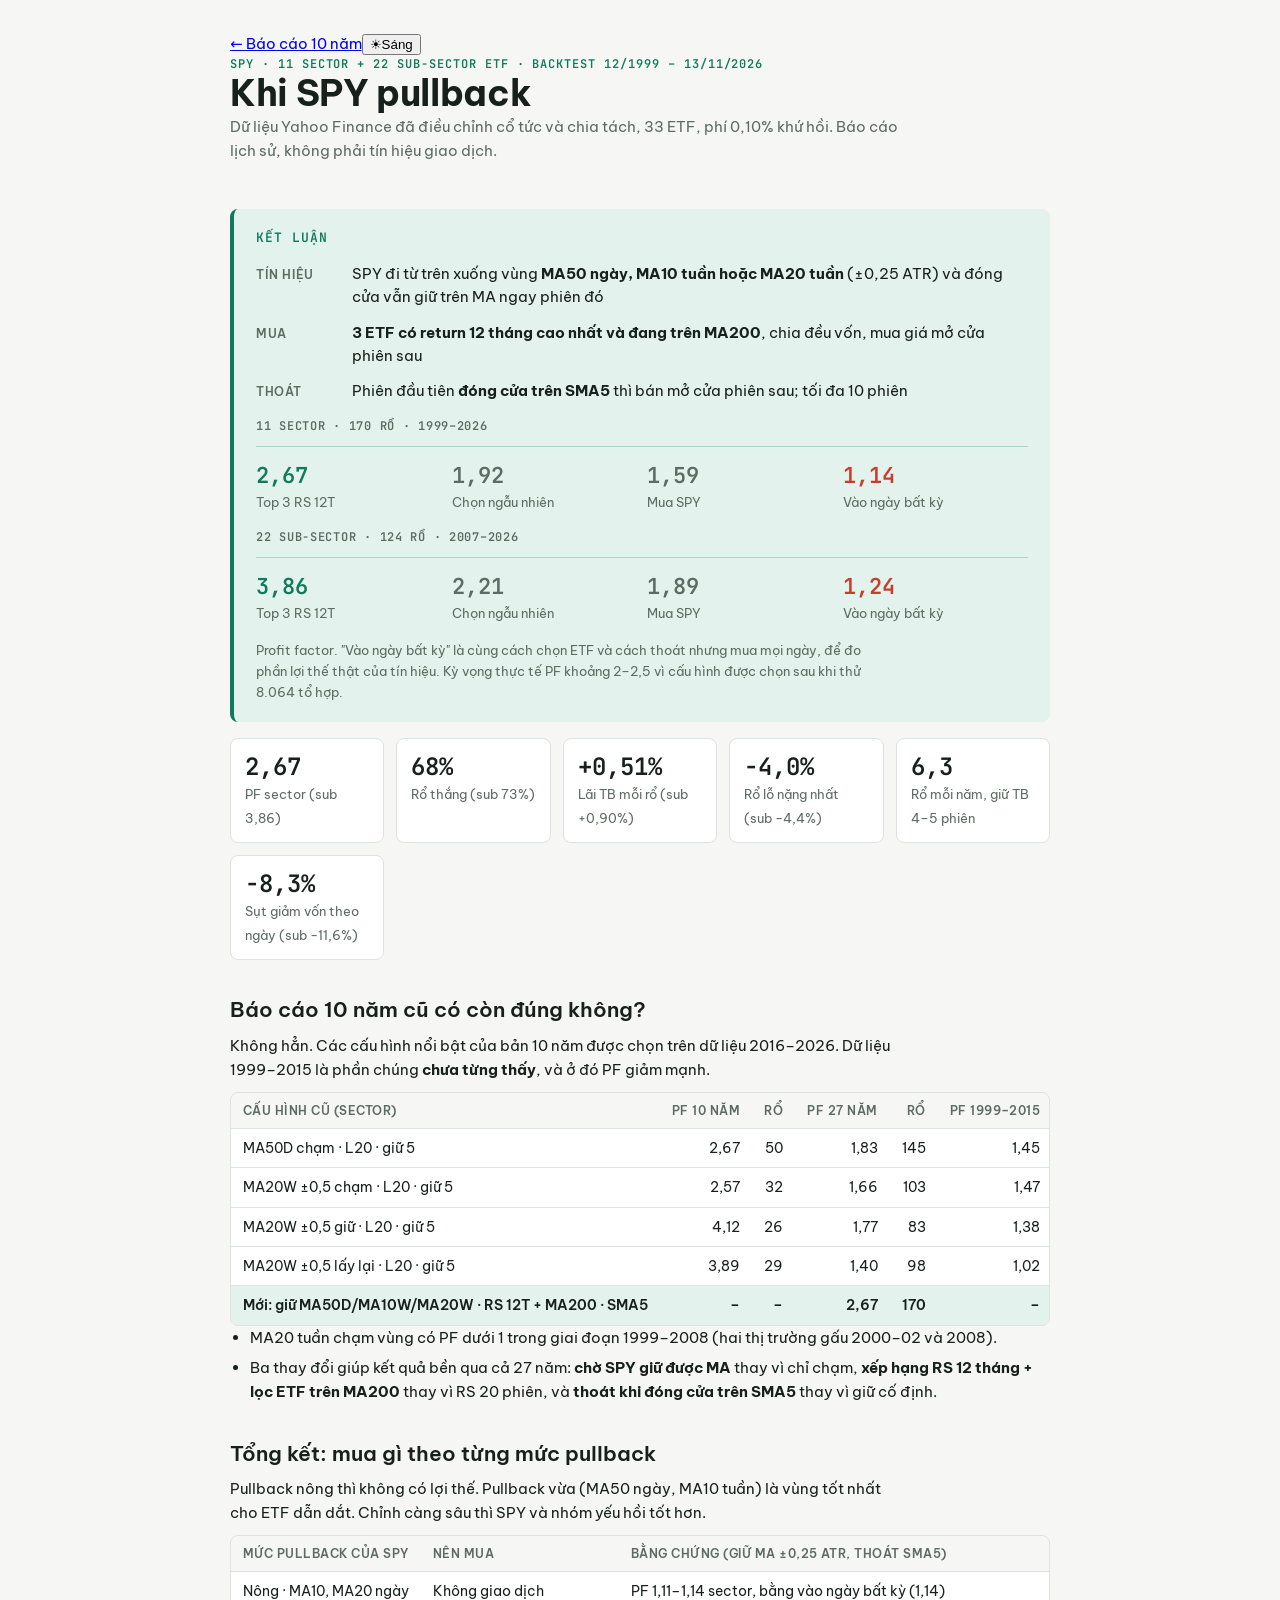
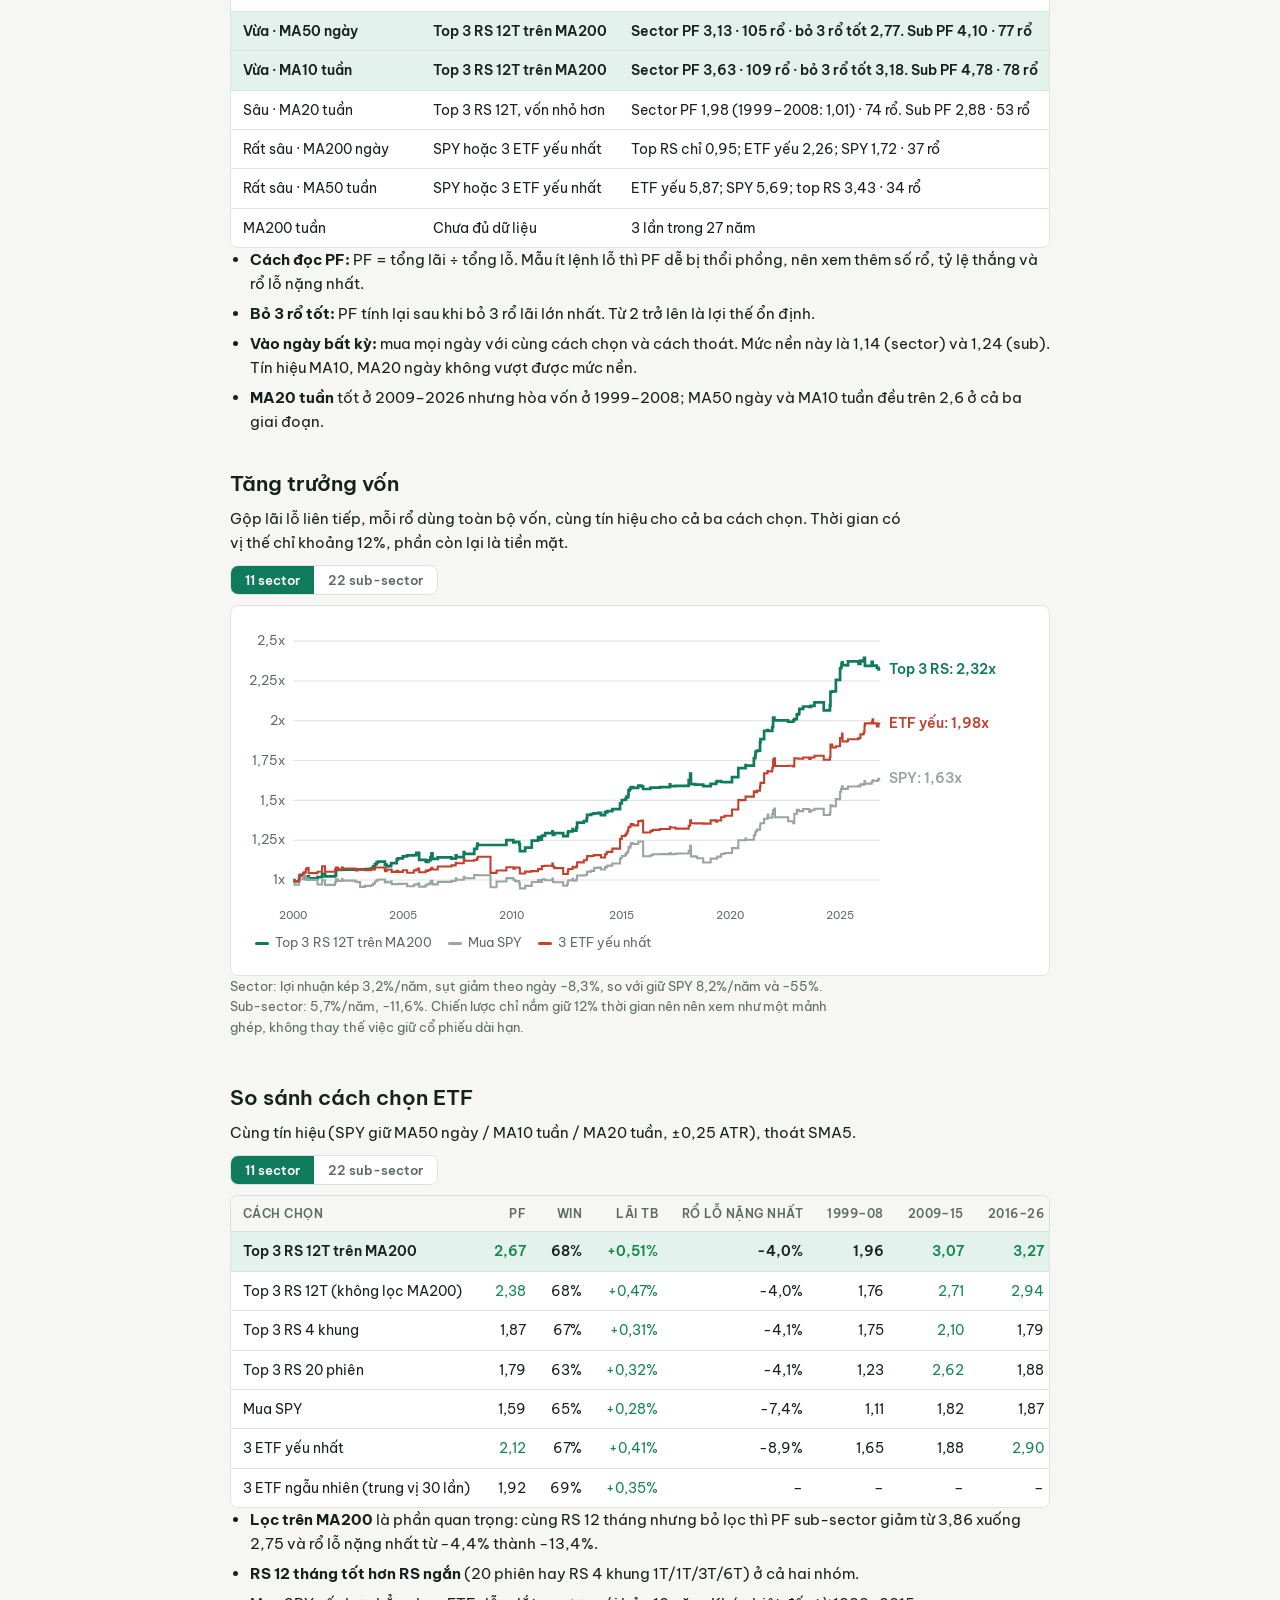
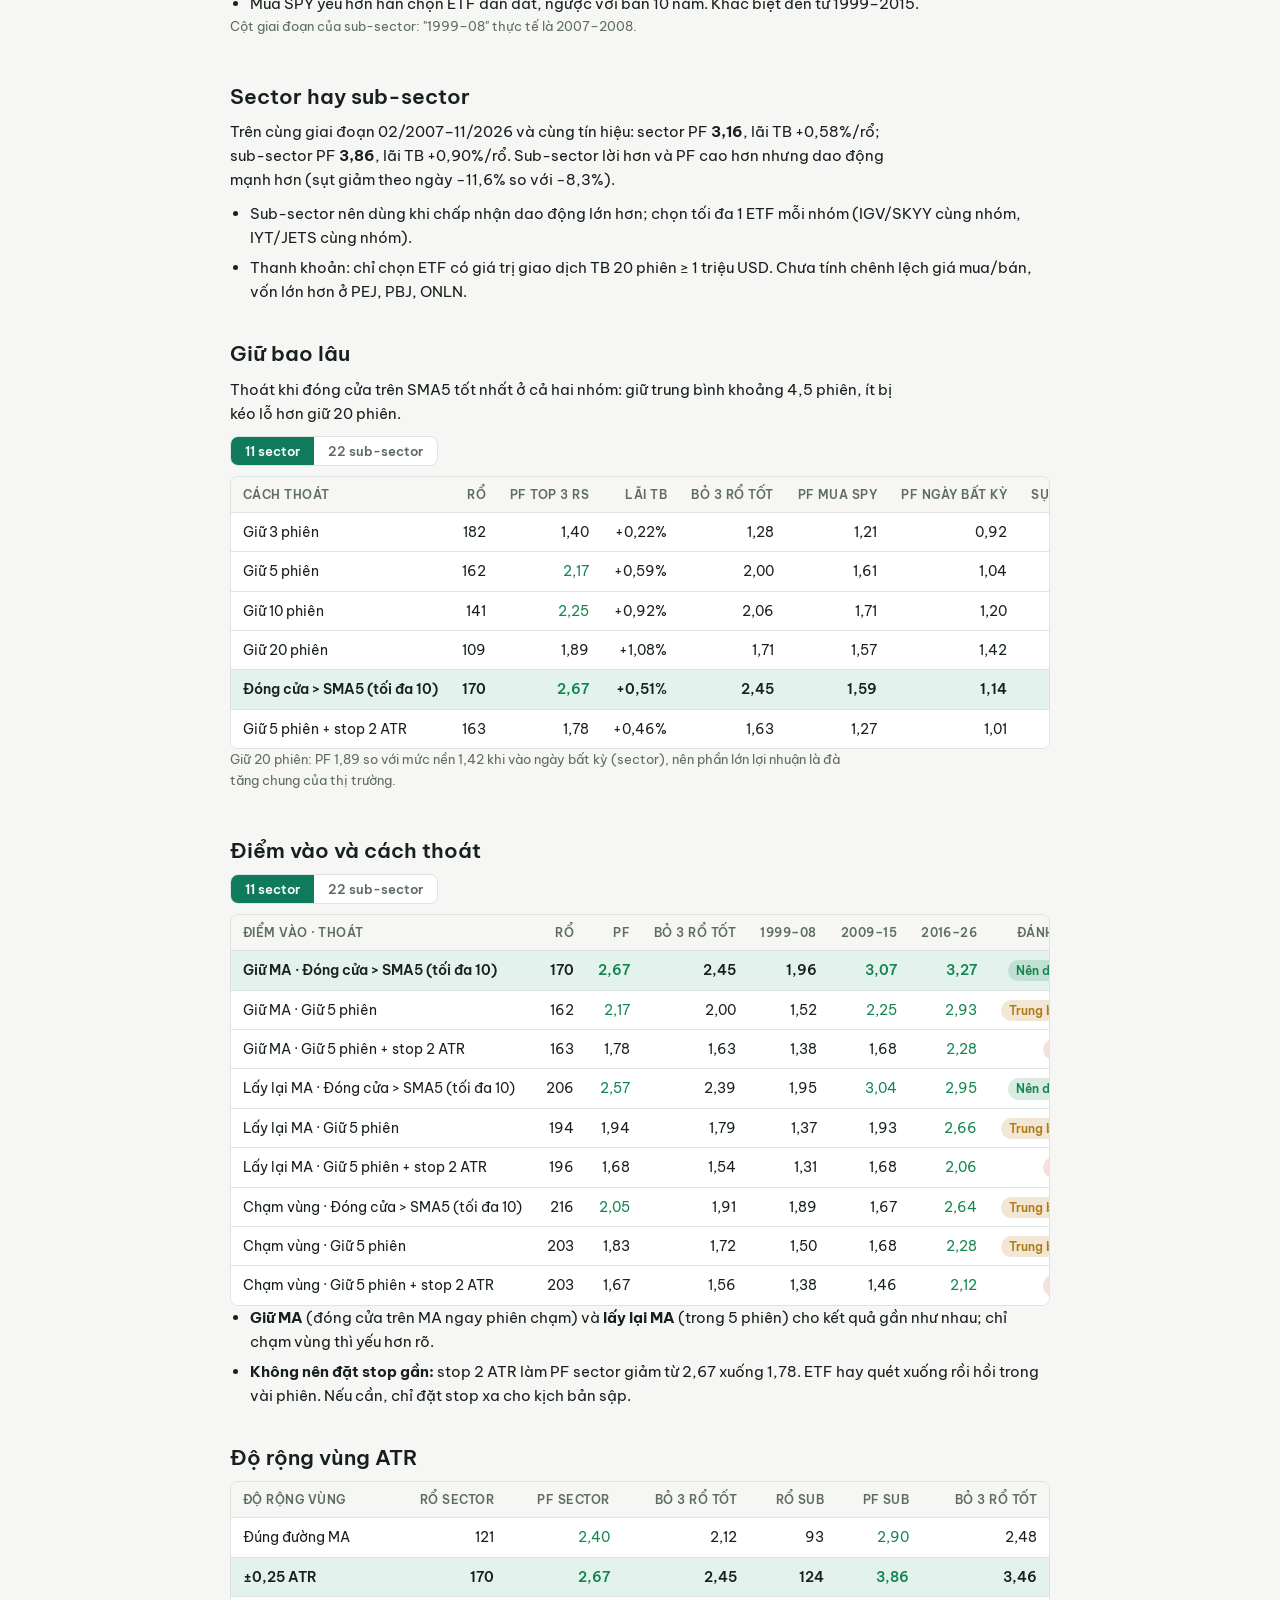
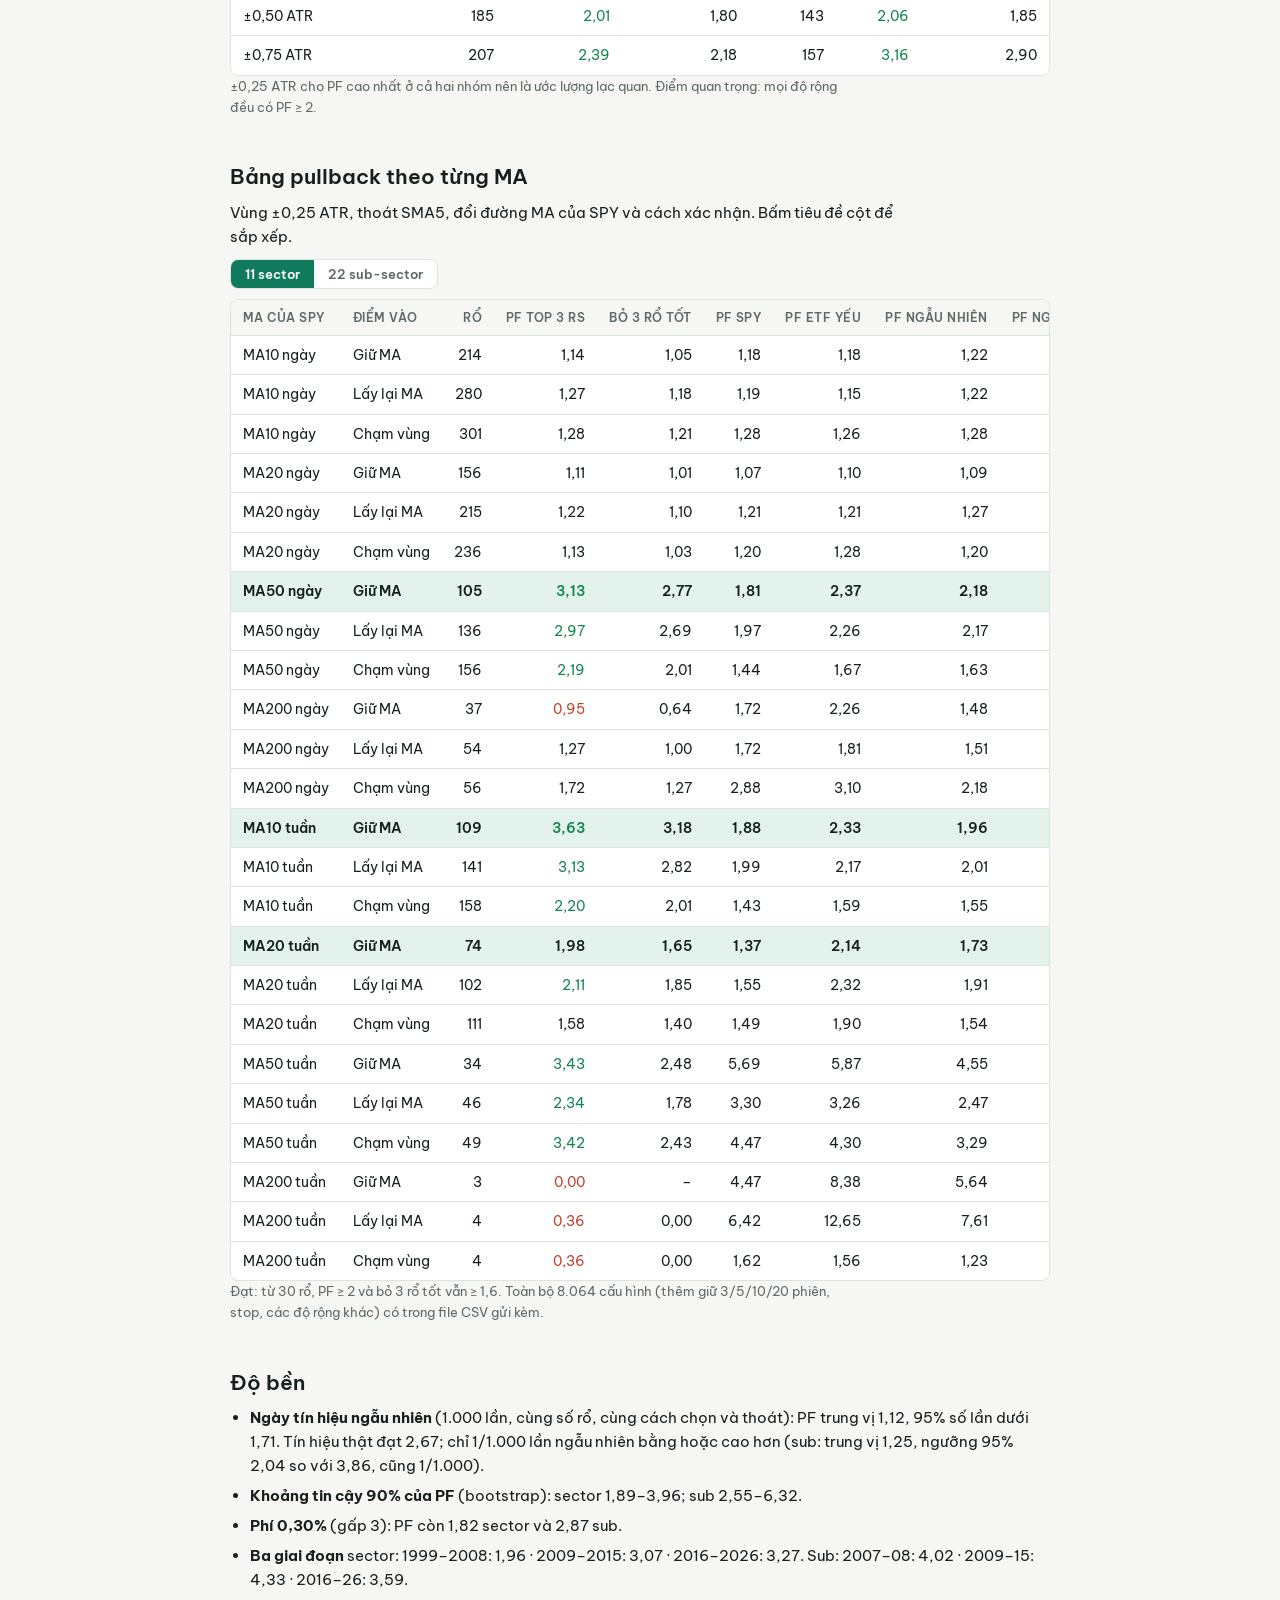
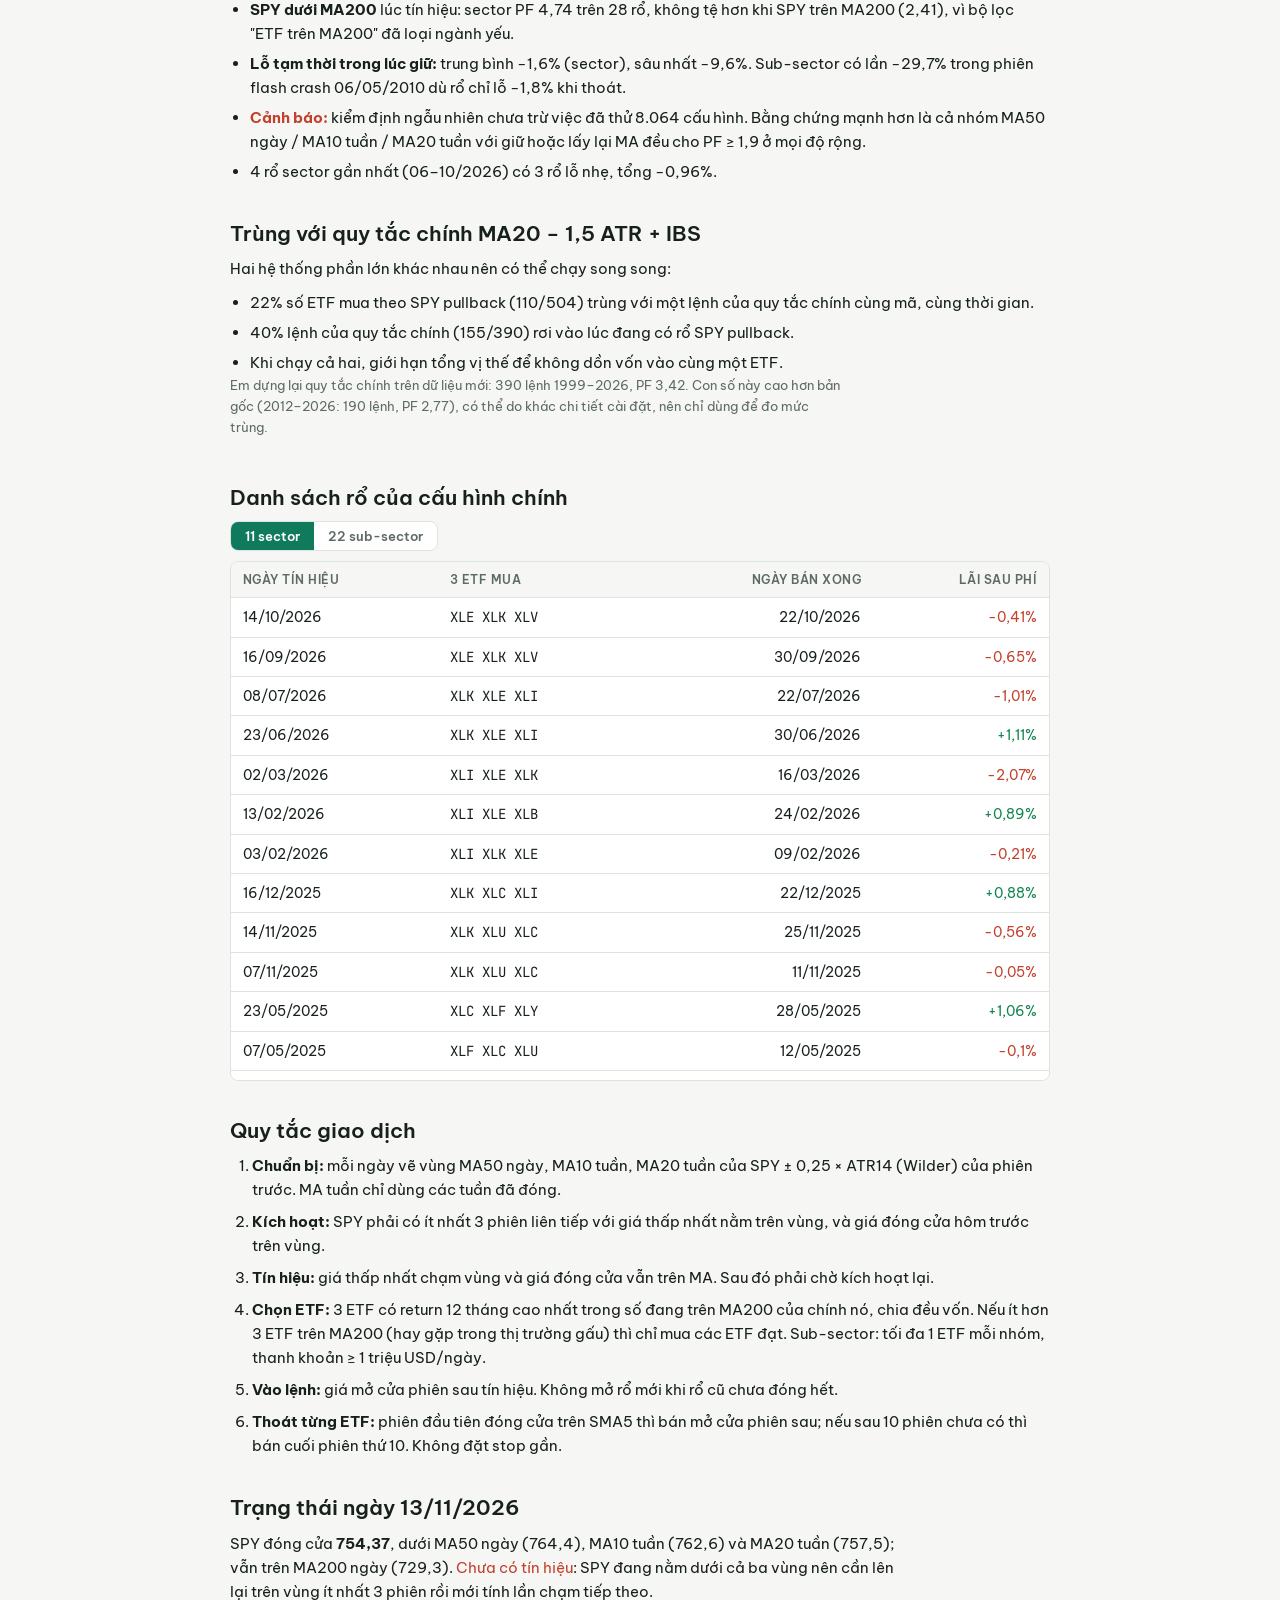
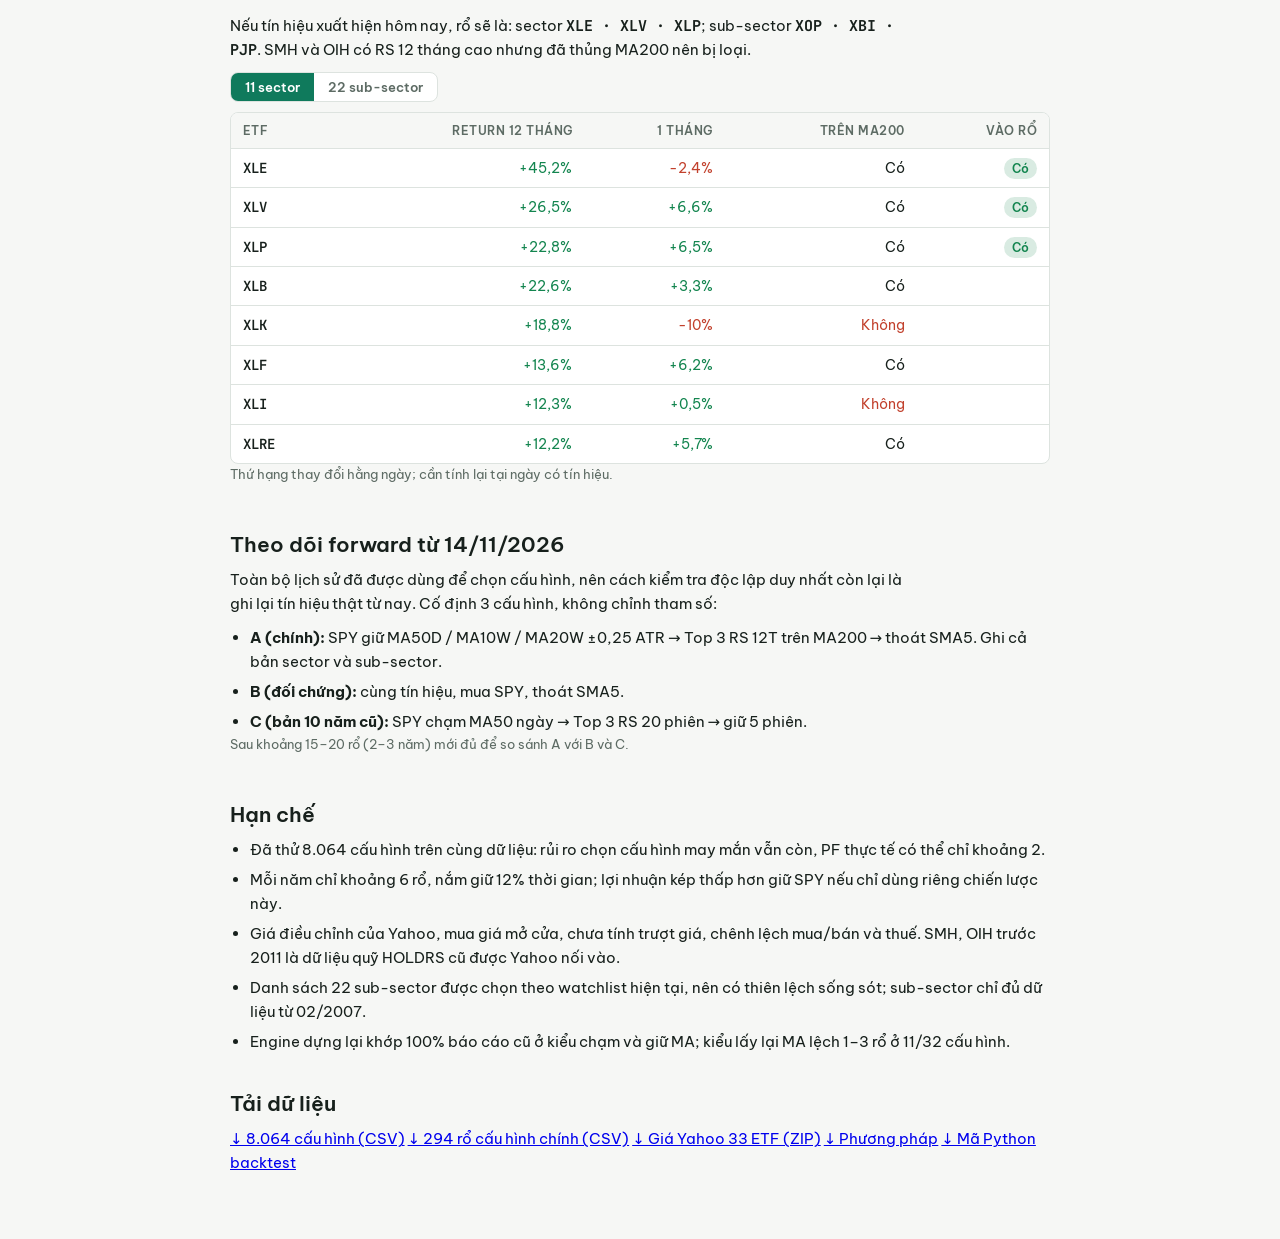
==== spy-pullback/index.html @ 8a45d656 "Add 1999–2026 SPY pullback report (11 sector + 22 sub-sector) with light/dark toggle Yahoo adjusted " ====
<!DOCTYPE html>
<html lang="vi"><head><meta charset="utf-8"><meta name="viewport" content="width=device-width,initial-scale=1,viewport-fit=cover">
<title>Khi SPY pullback</title>
<link rel="stylesheet" href="https://fonts.googleapis.com/css2?family=Be+Vietnam+Pro:wght@400;500;600;700&family=JetBrains+Mono:wght@400;600&display=swap">
<style>
:root{--bg:#f6f7f5;--panel:#ffffff;--fg:#17201c;--muted:#5d6b64;--line:#dde3df;--accent:#0f7a5c;--accent-soft:#e3f2ec;--good:#13854f;--bad:#c2412d;--warn:#b07a12;--grey:#9aa5a0;--blue:#2f6db5;
--display:"Be Vietnam Pro",system-ui,sans-serif;--body:"Be Vietnam Pro",system-ui,sans-serif;--mono:"JetBrains Mono",ui-monospace,monospace;color-scheme:light}
@media (prefers-color-scheme:dark){:root:not([data-theme="light"]){--bg:#101513;--panel:#171e1b;--fg:#e6ece9;--muted:#9aa8a1;--line:#27312d;--accent:#3ccf9b;--accent-soft:#16312a;--good:#4cc786;--bad:#f07a63;--warn:#e0b04a;--grey:#5e6a65;--blue:#7fb0f0;color-scheme:dark}}
:root[data-theme="dark"]{--bg:#101513;--panel:#171e1b;--fg:#e6ece9;--muted:#9aa8a1;--line:#27312d;--accent:#3ccf9b;--accent-soft:#16312a;--good:#4cc786;--bad:#f07a63;--warn:#e0b04a;--grey:#5e6a65;--blue:#7fb0f0;color-scheme:dark}
*{box-sizing:border-box}
body{margin:0;background:var(--bg);color:var(--fg);font:15px/1.6 var(--body);padding-left:max(16px,env(safe-area-inset-left,0px));padding-right:max(16px,env(safe-area-inset-right,0px));padding-top:calc(32px + env(safe-area-inset-top,0px));padding-bottom:calc(64px + env(safe-area-inset-bottom,0px))}
main{max-width:820px;margin:0 auto;display:flex;flex-direction:column;gap:36px}
h1{font:700 clamp(26px,4vw,36px)/1.2 var(--display);margin:0;text-wrap:balance;letter-spacing:-.01em}
h2{font:600 21px/1.3 var(--display);margin:0 0 10px;text-wrap:balance}
h3{font:600 15px/1.3 var(--display);margin:14px 0 8px;color:var(--muted)}
p{margin:0 0 10px;max-width:68ch}
.eyebrow{font:600 12px var(--mono);letter-spacing:.08em;text-transform:uppercase;color:var(--accent)}
.sub{color:var(--muted)}
.verdict{background:var(--accent-soft);border-left:4px solid var(--accent);padding:20px 22px;border-radius:8px;display:flex;flex-direction:column;gap:16px}
.v-title{font:600 13px var(--mono);letter-spacing:.08em;text-transform:uppercase;color:var(--accent)}
.v-grid{display:flex;flex-direction:column;gap:12px}
.v-item{display:grid;grid-template-columns:84px 1fr;gap:12px;align-items:baseline;line-height:1.55}
.v-label{font-size:12px;font-weight:600;text-transform:uppercase;letter-spacing:.05em;color:var(--muted)}
.v-row-label{font:600 12px var(--mono);letter-spacing:.06em;text-transform:uppercase;color:var(--muted);margin-bottom:-4px}
.v-compare{display:grid;grid-template-columns:repeat(auto-fit,minmax(120px,1fr));gap:10px;padding-top:14px;border-top:1px solid color-mix(in srgb,var(--accent) 25%,transparent)}
.v-compare div{display:flex;flex-direction:column;gap:2px}
.v-compare b{font:600 22px var(--mono);font-variant-numeric:tabular-nums;color:var(--accent)}
.v-compare .weak b{color:var(--bad)}
.v-compare .mid b{color:var(--muted)}
.v-compare span{font-size:13px;color:var(--muted)}
.v-note{margin:0;font-size:13px;color:var(--muted)}
@media (max-width:480px){.v-item{grid-template-columns:1fr;gap:2px}}
.kpis{display:grid;grid-template-columns:repeat(auto-fit,minmax(150px,1fr));gap:12px;margin-top:16px}
.kpi{background:var(--panel);border:1px solid var(--line);border-radius:8px;padding:12px 14px}
.kpi b{display:block;font:600 24px var(--mono);font-variant-numeric:tabular-nums}
.kpi span{font-size:13px;color:var(--muted)}
.box{overflow-x:auto;border:1px solid var(--line);border-radius:8px;background:var(--panel)}
table{border-collapse:collapse;width:100%;font-size:14px;font-variant-numeric:tabular-nums}
th,td{padding:8px 12px;text-align:right;border-bottom:1px solid var(--line);white-space:nowrap}
th:first-child,td:first-child{text-align:left}
th{font-weight:600;color:var(--muted);font-size:12px;text-transform:uppercase;letter-spacing:.04em;background:var(--bg)}
tr:last-child td{border-bottom:0}
tr.hl td{background:var(--accent-soft);font-weight:600}
td.l,th.l{text-align:left}
.good{color:var(--good)}.bad{color:var(--bad)}.warn{color:var(--warn)}
.pill{display:inline-block;padding:1px 8px;border-radius:99px;font-size:12px;font-weight:600}
.pill.g{background:color-mix(in srgb,var(--good) 16%,transparent);color:var(--good)}
.pill.b{background:color-mix(in srgb,var(--bad) 16%,transparent);color:var(--bad)}
.pill.w{background:color-mix(in srgb,var(--warn) 18%,transparent);color:var(--warn)}
ol.rules{margin:0;padding-left:22px;display:flex;flex-direction:column;gap:8px}
ul{margin:0;padding-left:20px;display:flex;flex-direction:column;gap:6px}
.chart{padding:12px}
.chart svg{display:block;width:100%;height:auto}
.legend{display:flex;gap:16px;flex-wrap:wrap;font-size:13px;color:var(--muted);padding:0 12px 10px}
.legend i{display:inline-block;width:14px;height:3px;vertical-align:middle;margin-right:6px;border-radius:2px}
.note{font-size:13px;color:var(--muted)}
.tabs{display:inline-flex;border:1px solid var(--line);border-radius:8px;overflow:hidden;margin:0 0 10px;background:var(--panel)}
.tabs button{font:600 13px var(--body);border:0;background:transparent;color:var(--muted);padding:6px 14px;cursor:pointer}
.tabs button[aria-pressed="true"]{background:var(--accent);color:var(--panel)}
th.sortable{cursor:pointer}
.mono{font-family:var(--mono)}
</style><script>try{var t=localStorage.getItem('spy-pullback-theme');if(t==='light'||t==='dark')document.documentElement.dataset.theme=t;}catch(e){}</script>
</head>
<body>
<main>
<header>
<div class="topbar"><a href="../?sample=ten-year">← Báo cáo 10 năm</a><button class="theme-btn" id="themeBtn" type="button" aria-label="Chuyển giao diện sáng hoặc tối"><span class="ico" aria-hidden="true">☀</span><span class="lbl">Sáng</span></button></div>
<div class="eyebrow">SPY · 11 sector + 22 sub-sector ETF · Backtest 12/1999 – 13/11/2026</div>
<h1>Khi SPY pullback</h1>
<p class="sub">Dữ liệu Yahoo Finance đã điều chỉnh cổ tức và chia tách, 33 ETF, phí 0,10% khứ hồi. Báo cáo lịch sử, không phải tín hiệu giao dịch.</p>
</header>

<section>
<div class="verdict">
<div class="v-title">Kết luận</div>
<div class="v-grid">
<div class="v-item"><span class="v-label">Tín hiệu</span><span>SPY đi từ trên xuống vùng <b>MA50 ngày, MA10 tuần hoặc MA20 tuần</b> (±0,25 ATR) và đóng cửa vẫn giữ trên MA ngay phiên đó</span></div>
<div class="v-item"><span class="v-label">Mua</span><span><b>3 ETF có return 12 tháng cao nhất và đang trên MA200</b>, chia đều vốn, mua giá mở cửa phiên sau</span></div>
<div class="v-item"><span class="v-label">Thoát</span><span>Phiên đầu tiên <b>đóng cửa trên SMA5</b> thì bán mở cửa phiên sau; tối đa 10 phiên</span></div>
</div>
<div class="v-row-label">11 sector · 170 rổ · 1999–2026</div>
<div class="v-compare">
<div><b>2,67</b><span>Top 3 RS 12T</span></div>
<div class="mid"><b>1,92</b><span>Chọn ngẫu nhiên</span></div>
<div class="mid"><b>1,59</b><span>Mua SPY</span></div>
<div class="weak"><b>1,14</b><span>Vào ngày bất kỳ</span></div>
</div>
<div class="v-row-label">22 sub-sector · 124 rổ · 2007–2026</div>
<div class="v-compare">
<div><b>3,86</b><span>Top 3 RS 12T</span></div>
<div class="mid"><b>2,21</b><span>Chọn ngẫu nhiên</span></div>
<div class="mid"><b>1,89</b><span>Mua SPY</span></div>
<div class="weak"><b>1,24</b><span>Vào ngày bất kỳ</span></div>
</div>
<p class="v-note">Profit factor. "Vào ngày bất kỳ" là cùng cách chọn ETF và cách thoát nhưng mua mọi ngày, để đo phần lợi thế thật của tín hiệu. Kỳ vọng thực tế PF khoảng 2–2,5 vì cấu hình được chọn sau khi thử 8.064 tổ hợp.</p>
</div>
<div class="kpis">
<div class="kpi"><b>2,67</b><span>PF sector (sub 3,86)</span></div>
<div class="kpi"><b>68%</b><span>Rổ thắng (sub 73%)</span></div>
<div class="kpi"><b>+0,51%</b><span>Lãi TB mỗi rổ (sub +0,90%)</span></div>
<div class="kpi"><b>−4,0%</b><span>Rổ lỗ nặng nhất (sub −4,4%)</span></div>
<div class="kpi"><b>6,3</b><span>Rổ mỗi năm, giữ TB 4–5 phiên</span></div>
<div class="kpi"><b>−8,3%</b><span>Sụt giảm vốn theo ngày (sub −11,6%)</span></div>
</div>
</section>

<section>
<h2>Báo cáo 10 năm cũ có còn đúng không?</h2>
<p>Không hẳn. Các cấu hình nổi bật của bản 10 năm được chọn trên dữ liệu 2016–2026. Dữ liệu 1999–2015 là phần chúng <b>chưa từng thấy</b>, và ở đó PF giảm mạnh.</p>
<div class="box"><table id="oldtbl"></table></div>
<ul>
<li>MA20 tuần chạm vùng có PF dưới 1 trong giai đoạn 1999–2008 (hai thị trường gấu 2000–02 và 2008).</li>
<li>Ba thay đổi giúp kết quả bền qua cả 27 năm: <b>chờ SPY giữ được MA</b> thay vì chỉ chạm, <b>xếp hạng RS 12 tháng + lọc ETF trên MA200</b> thay vì RS 20 phiên, và <b>thoát khi đóng cửa trên SMA5</b> thay vì giữ cố định.</li>
</ul>
</section>

<section>
<h2>Tổng kết: mua gì theo từng mức pullback</h2>
<p>Pullback nông thì không có lợi thế. Pullback vừa (MA50 ngày, MA10 tuần) là vùng tốt nhất cho ETF dẫn dắt. Chỉnh càng sâu thì SPY và nhóm yếu hồi tốt hơn.</p>
<div class="box"><table>
<tr><th>Mức pullback của SPY</th><th class="l">Nên mua</th><th class="l">Bằng chứng (giữ MA ±0,25 ATR, thoát SMA5)</th><th>Đánh giá</th></tr>
<tr><td>Nông · MA10, MA20 ngày</td><td class="l">Không giao dịch</td><td class="l">PF 1,11–1,14 sector, bằng vào ngày bất kỳ (1,14)</td><td><span class="pill b">Không dùng</span></td></tr>
<tr class="hl"><td>Vừa · MA50 ngày</td><td class="l">Top 3 RS 12T trên MA200</td><td class="l">Sector PF 3,13 · 105 rổ · bỏ 3 rổ tốt 2,77. Sub PF 4,10 · 77 rổ</td><td><span class="pill g">Tín hiệu chính</span></td></tr>
<tr class="hl"><td>Vừa · MA10 tuần</td><td class="l">Top 3 RS 12T trên MA200</td><td class="l">Sector PF 3,63 · 109 rổ · bỏ 3 rổ tốt 3,18. Sub PF 4,78 · 78 rổ</td><td><span class="pill g">Tín hiệu chính</span></td></tr>
<tr><td>Sâu · MA20 tuần</td><td class="l">Top 3 RS 12T, vốn nhỏ hơn</td><td class="l">Sector PF 1,98 (1999–2008: 1,01) · 74 rổ. Sub PF 2,88 · 53 rổ</td><td><span class="pill w">Tín hiệu phụ</span></td></tr>
<tr><td>Rất sâu · MA200 ngày</td><td class="l">SPY hoặc 3 ETF yếu nhất</td><td class="l">Top RS chỉ 0,95; ETF yếu 2,26; SPY 1,72 · 37 rổ</td><td><span class="pill w">Ít mẫu</span></td></tr>
<tr><td>Rất sâu · MA50 tuần</td><td class="l">SPY hoặc 3 ETF yếu nhất</td><td class="l">ETF yếu 5,87; SPY 5,69; top RS 3,43 · 34 rổ</td><td><span class="pill w">Ít mẫu</span></td></tr>
<tr><td>MA200 tuần</td><td class="l">Chưa đủ dữ liệu</td><td class="l">3 lần trong 27 năm</td><td><span class="pill b">Không dùng</span></td></tr>
</table></div>
<ul>
<li><b>Cách đọc PF:</b> PF = tổng lãi ÷ tổng lỗ. Mẫu ít lệnh lỗ thì PF dễ bị thổi phồng, nên xem thêm số rổ, tỷ lệ thắng và rổ lỗ nặng nhất.</li>
<li><b>Bỏ 3 rổ tốt:</b> PF tính lại sau khi bỏ 3 rổ lãi lớn nhất. Từ 2 trở lên là lợi thế ổn định.</li>
<li><b>Vào ngày bất kỳ:</b> mua mọi ngày với cùng cách chọn và cách thoát. Mức nền này là 1,14 (sector) và 1,24 (sub). Tín hiệu MA10, MA20 ngày không vượt được mức nền.</li>
<li><b>MA20 tuần</b> tốt ở 2009–2026 nhưng hòa vốn ở 1999–2008; MA50 ngày và MA10 tuần đều trên 2,6 ở cả ba giai đoạn.</li>
</ul>
</section>

<section>
<h2>Tăng trưởng vốn</h2>
<p>Gộp lãi lỗ liên tiếp, mỗi rổ dùng toàn bộ vốn, cùng tín hiệu cho cả ba cách chọn. Thời gian có vị thế chỉ khoảng 12%, phần còn lại là tiền mặt.</p>
<div class="tabs" role="group" aria-label="Chọn nhóm ETF"><button data-u="sector" aria-pressed="true">11 sector</button><button data-u="sub" aria-pressed="false">22 sub-sector</button></div>
<div class="box chart"><svg id="eq" viewBox="0 0 760 300" role="img" aria-label="Đường vốn theo thời gian"></svg>
<div class="legend"><span><i style="background:var(--accent)"></i>Top 3 RS 12T trên MA200</span><span><i style="background:var(--grey)"></i>Mua SPY</span><span><i style="background:var(--bad)"></i>3 ETF yếu nhất</span></div></div>
<p class="note">Sector: lợi nhuận kép 3,2%/năm, sụt giảm theo ngày −8,3%, so với giữ SPY 8,2%/năm và −55%. Sub-sector: 5,7%/năm, −11,6%. Chiến lược chỉ nắm giữ 12% thời gian nên nên xem như một mảnh ghép, không thay thế việc giữ cổ phiếu dài hạn.</p>
</section>

<section>
<h2>So sánh cách chọn ETF</h2>
<p>Cùng tín hiệu (SPY giữ MA50 ngày / MA10 tuần / MA20 tuần, ±0,25 ATR), thoát SMA5.</p>
<div class="tabs" role="group" aria-label="Chọn nhóm ETF"><button data-u="sector" aria-pressed="true">11 sector</button><button data-u="sub" aria-pressed="false">22 sub-sector</button></div>
<div class="box"><table id="poltbl"></table></div>
<ul>
<li><b>Lọc trên MA200</b> là phần quan trọng: cùng RS 12 tháng nhưng bỏ lọc thì PF sub-sector giảm từ 3,86 xuống 2,75 và rổ lỗ nặng nhất từ −4,4% thành −13,4%.</li>
<li><b>RS 12 tháng tốt hơn RS ngắn</b> (20 phiên hay RS 4 khung 1T/1T/3T/6T) ở cả hai nhóm.</li>
<li>Mua SPY yếu hơn hẳn chọn ETF dẫn dắt, ngược với bản 10 năm. Khác biệt đến từ 1999–2015.</li>
</ul>
<p class="note">Cột giai đoạn của sub-sector: "1999–08" thực tế là 2007–2008.</p>
</section>

<section>
<h2>Sector hay sub-sector</h2>
<p>Trên cùng giai đoạn 02/2007–11/2026 và cùng tín hiệu: sector PF <b>3,16</b>, lãi TB +0,58%/rổ; sub-sector PF <b>3,86</b>, lãi TB +0,90%/rổ. Sub-sector lời hơn và PF cao hơn nhưng dao động mạnh hơn (sụt giảm theo ngày −11,6% so với −8,3%).</p>
<ul>
<li>Sub-sector nên dùng khi chấp nhận dao động lớn hơn; chọn tối đa 1 ETF mỗi nhóm (IGV/SKYY cùng nhóm, IYT/JETS cùng nhóm).</li>
<li>Thanh khoản: chỉ chọn ETF có giá trị giao dịch TB 20 phiên ≥ 1 triệu USD. Chưa tính chênh lệch giá mua/bán, vốn lớn hơn ở PEJ, PBJ, ONLN.</li>
</ul>
</section>

<section>
<h2>Giữ bao lâu</h2>
<p>Thoát khi đóng cửa trên SMA5 tốt nhất ở cả hai nhóm: giữ trung bình khoảng 4,5 phiên, ít bị kéo lỗ hơn giữ 20 phiên.</p>
<div class="tabs" role="group" aria-label="Chọn nhóm ETF"><button data-u="sector" aria-pressed="true">11 sector</button><button data-u="sub" aria-pressed="false">22 sub-sector</button></div>
<div class="box"><table id="holdtbl"></table></div>
<p class="note">Giữ 20 phiên: PF 1,89 so với mức nền 1,42 khi vào ngày bất kỳ (sector), nên phần lớn lợi nhuận là đà tăng chung của thị trường.</p>
</section>

<section>
<h2>Điểm vào và cách thoát</h2>
<div class="tabs" role="group" aria-label="Chọn nhóm ETF"><button data-u="sector" aria-pressed="true">11 sector</button><button data-u="sub" aria-pressed="false">22 sub-sector</button></div>
<div class="box"><table id="entrytbl"></table></div>
<ul>
<li><b>Giữ MA</b> (đóng cửa trên MA ngay phiên chạm) và <b>lấy lại MA</b> (trong 5 phiên) cho kết quả gần như nhau; chỉ chạm vùng thì yếu hơn rõ.</li>
<li><b>Không nên đặt stop gần:</b> stop 2 ATR làm PF sector giảm từ 2,67 xuống 1,78. ETF hay quét xuống rồi hồi trong vài phiên. Nếu cần, chỉ đặt stop xa cho kịch bản sập.</li>
</ul>
</section>

<section>
<h2>Độ rộng vùng ATR</h2>
<div class="box"><table id="widthtbl"></table></div>
<p class="note">±0,25 ATR cho PF cao nhất ở cả hai nhóm nên là ước lượng lạc quan. Điểm quan trọng: mọi độ rộng đều có PF ≥ 2.</p>
</section>

<section>
<h2>Bảng pullback theo từng MA</h2>
<p>Vùng ±0,25 ATR, thoát SMA5, đổi đường MA của SPY và cách xác nhận. Bấm tiêu đề cột để sắp xếp.</p>
<div class="tabs" role="group" aria-label="Chọn nhóm ETF"><button data-u="sector" aria-pressed="true">11 sector</button><button data-u="sub" aria-pressed="false">22 sub-sector</button></div>
<div class="box"><table id="magrid"></table></div>
<p class="note">Đạt: từ 30 rổ, PF ≥ 2 và bỏ 3 rổ tốt vẫn ≥ 1,6. Toàn bộ 8.064 cấu hình (thêm giữ 3/5/10/20 phiên, stop, các độ rộng khác) có trong file CSV gửi kèm.</p>
</section>

<section>
<h2>Độ bền</h2>
<ul>
<li><b>Ngày tín hiệu ngẫu nhiên</b> (1.000 lần, cùng số rổ, cùng cách chọn và thoát): PF trung vị 1,12, 95% số lần dưới 1,71. Tín hiệu thật đạt 2,67; chỉ 1/1.000 lần ngẫu nhiên bằng hoặc cao hơn (sub: trung vị 1,25, ngưỡng 95% 2,04 so với 3,86, cũng 1/1.000).</li>
<li><b>Khoảng tin cậy 90% của PF</b> (bootstrap): sector 1,89–3,96; sub 2,55–6,32.</li>
<li><b>Phí 0,30%</b> (gấp 3): PF còn 1,82 sector và 2,87 sub.</li>
<li><b>Ba giai đoạn</b> sector: 1999–2008: 1,96 · 2009–2015: 3,07 · 2016–2026: 3,27. Sub: 2007–08: 4,02 · 2009–15: 4,33 · 2016–26: 3,59.</li>
<li><b>SPY dưới MA200</b> lúc tín hiệu: sector PF 4,74 trên 28 rổ, không tệ hơn khi SPY trên MA200 (2,41), vì bộ lọc "ETF trên MA200" đã loại ngành yếu.</li>
<li><b>Lỗ tạm thời trong lúc giữ:</b> trung bình −1,6% (sector), sâu nhất −9,6%. Sub-sector có lần −29,7% trong phiên flash crash 06/05/2010 dù rổ chỉ lỗ −1,8% khi thoát.</li>
<li><span class="bad"><b>Cảnh báo:</b></span> kiểm định ngẫu nhiên chưa trừ việc đã thử 8.064 cấu hình. Bằng chứng mạnh hơn là cả nhóm MA50 ngày / MA10 tuần / MA20 tuần với giữ hoặc lấy lại MA đều cho PF ≥ 1,9 ở mọi độ rộng.</li>
<li>4 rổ sector gần nhất (06–10/2026) có 3 rổ lỗ nhẹ, tổng −0,96%.</li>
</ul>
</section>

<section>
<h2>Trùng với quy tắc chính MA20 − 1,5 ATR + IBS</h2>
<p>Hai hệ thống phần lớn khác nhau nên có thể chạy song song:</p>
<ul>
<li>22% số ETF mua theo SPY pullback (110/504) trùng với một lệnh của quy tắc chính cùng mã, cùng thời gian.</li>
<li>40% lệnh của quy tắc chính (155/390) rơi vào lúc đang có rổ SPY pullback.</li>
<li>Khi chạy cả hai, giới hạn tổng vị thế để không dồn vốn vào cùng một ETF.</li>
</ul>
<p class="note">Em dựng lại quy tắc chính trên dữ liệu mới: 390 lệnh 1999–2026, PF 3,42. Con số này cao hơn bản gốc (2012–2026: 190 lệnh, PF 2,77), có thể do khác chi tiết cài đặt, nên chỉ dùng để đo mức trùng.</p>
</section>

<section>
<h2>Danh sách rổ của cấu hình chính</h2>
<div class="tabs" role="group" aria-label="Chọn nhóm ETF"><button data-u="sector" aria-pressed="true">11 sector</button><button data-u="sub" aria-pressed="false">22 sub-sector</button></div>
<div class="box" style="max-height:520px;overflow-y:auto"><table id="tr"></table></div>
</section>

<section>
<h2>Quy tắc giao dịch</h2>
<ol class="rules">
<li><b>Chuẩn bị:</b> mỗi ngày vẽ vùng MA50 ngày, MA10 tuần, MA20 tuần của SPY ± 0,25 × ATR14 (Wilder) của phiên trước. MA tuần chỉ dùng các tuần đã đóng.</li>
<li><b>Kích hoạt:</b> SPY phải có ít nhất 3 phiên liên tiếp với giá thấp nhất nằm trên vùng, và giá đóng cửa hôm trước trên vùng.</li>
<li><b>Tín hiệu:</b> giá thấp nhất chạm vùng và giá đóng cửa vẫn trên MA. Sau đó phải chờ kích hoạt lại.</li>
<li><b>Chọn ETF:</b> 3 ETF có return 12 tháng cao nhất trong số đang trên MA200 của chính nó, chia đều vốn. Nếu ít hơn 3 ETF trên MA200 (hay gặp trong thị trường gấu) thì chỉ mua các ETF đạt. Sub-sector: tối đa 1 ETF mỗi nhóm, thanh khoản ≥ 1 triệu USD/ngày.</li>
<li><b>Vào lệnh:</b> giá mở cửa phiên sau tín hiệu. Không mở rổ mới khi rổ cũ chưa đóng hết.</li>
<li><b>Thoát từng ETF:</b> phiên đầu tiên đóng cửa trên SMA5 thì bán mở cửa phiên sau; nếu sau 10 phiên chưa có thì bán cuối phiên thứ 10. Không đặt stop gần.</li>
</ol>
</section>

<section>
<h2>Trạng thái ngày 13/11/2026</h2>
<p>SPY đóng cửa <b>754,37</b>, dưới MA50 ngày (764,4), MA10 tuần (762,6) và MA20 tuần (757,5); vẫn trên MA200 ngày (729,3). <span class="bad">Chưa có tín hiệu</span>: SPY đang nằm dưới cả ba vùng nên cần lên lại trên vùng ít nhất 3 phiên rồi mới tính lần chạm tiếp theo.</p>
<p>Nếu tín hiệu xuất hiện hôm nay, rổ sẽ là: sector <b class="mono">XLE · XLV · XLP</b>; sub-sector <b class="mono">XOP · XBI · PJP</b>. SMH và OIH có RS 12 tháng cao nhưng đã thủng MA200 nên bị loại.</p>
<div class="tabs" role="group" aria-label="Chọn nhóm ETF"><button data-u="sector" aria-pressed="true">11 sector</button><button data-u="sub" aria-pressed="false">22 sub-sector</button></div>
<div class="box"><table id="rk"></table></div>
<p class="note">Thứ hạng thay đổi hằng ngày; cần tính lại tại ngày có tín hiệu.</p>
</section>

<section>
<h2>Theo dõi forward từ 14/11/2026</h2>
<p>Toàn bộ lịch sử đã được dùng để chọn cấu hình, nên cách kiểm tra độc lập duy nhất còn lại là ghi lại tín hiệu thật từ nay. Cố định 3 cấu hình, không chỉnh tham số:</p>
<ul>
<li><b>A (chính):</b> SPY giữ MA50D / MA10W / MA20W ±0,25 ATR → Top 3 RS 12T trên MA200 → thoát SMA5. Ghi cả bản sector và sub-sector.</li>
<li><b>B (đối chứng):</b> cùng tín hiệu, mua SPY, thoát SMA5.</li>
<li><b>C (bản 10 năm cũ):</b> SPY chạm MA50 ngày → Top 3 RS 20 phiên → giữ 5 phiên.</li>
</ul>
<p class="note">Sau khoảng 15–20 rổ (2–3 năm) mới đủ để so sánh A với B và C.</p>
</section>

<section>
<h2>Hạn chế</h2>
<ul>
<li>Đã thử 8.064 cấu hình trên cùng dữ liệu: rủi ro chọn cấu hình may mắn vẫn còn, PF thực tế có thể chỉ khoảng 2.</li>
<li>Mỗi năm chỉ khoảng 6 rổ, nắm giữ 12% thời gian; lợi nhuận kép thấp hơn giữ SPY nếu chỉ dùng riêng chiến lược này.</li>
<li>Giá điều chỉnh của Yahoo, mua giá mở cửa, chưa tính trượt giá, chênh lệch mua/bán và thuế. SMH, OIH trước 2011 là dữ liệu quỹ HOLDRS cũ được Yahoo nối vào.</li>
<li>Danh sách 22 sub-sector được chọn theo watchlist hiện tại, nên có thiên lệch sống sót; sub-sector chỉ đủ dữ liệu từ 02/2007.</li>
<li>Engine dựng lại khớp 100% báo cáo cũ ở kiểu chạm và giữ MA; kiểu lấy lại MA lệch 1–3 rổ ở 11/32 cấu hình.</li>
</ul>
</section>
<section>
<h2>Tải dữ liệu</h2>
<div class="dl">
<a href="spy_pullback_all_configs_1999-2026.csv" download>↓ 8.064 cấu hình (CSV)</a>
<a href="spy_pullback_main_trades.csv" download>↓ 294 rổ cấu hình chính (CSV)</a>
<a href="yahoo_etf_daily_1999-2026.zip" download>↓ Giá Yahoo 33 ETF (ZIP)</a>
<a href="methodology.md" download>↓ Phương pháp</a>
<a href="code.zip" download>↓ Mã Python backtest</a>
</div>
</section>
</main>
<script>
const D={"sector": {"hold": [{"n": 182, "pf": 1.3994, "wr": 0.6044, "avg": 0.0022, "worst": -0.0524, "drop3": 1.2819, "pf030": 1.0302, "p1": 0.9627, "p2": 1.4431, "p3": 1.9335, "cagr": 0.014, "mdd": -0.109, "expo": 0.0807, "mae": -0.0141, "maew": -0.0956, "per_yr": 6.7715, "up": 1.2944, "dn": 2.0568, "dn_n": 28, "spy_pf": 1.2074, "exit": "H3", "base": 0.917}, {"n": 162, "pf": 2.1719, "wr": 0.679, "avg": 0.0059, "worst": -0.0534, "drop3": 1.9954, "pf030": 1.6847, "p1": 1.5187, "p2": 2.2457, "p3": 2.9291, "cagr": 0.0351, "mdd": -0.0807, "expo": 0.1198, "mae": -0.018, "maew": -0.0956, "per_yr": 6.0274, "up": 2.0961, "dn": 2.569, "dn_n": 28, "spy_pf": 1.6125, "exit": "H5", "base": 1.0417}, {"n": 141, "pf": 2.2518, "wr": 0.6738, "avg": 0.0092, "worst": -0.0676, "drop3": 2.0577, "pf030": 1.8996, "p1": 1.8032, "p2": 2.581, "p3": 2.5263, "cagr": 0.0471, "mdd": -0.1117, "expo": 0.2085, "mae": -0.0237, "maew": -0.0973, "per_yr": 5.246, "up": 2.1869, "dn": 2.5939, "dn_n": 25, "spy_pf": 1.7116, "exit": "H10", "base": 1.1975}, {"n": 109, "pf": 1.8876, "wr": 0.6606, "avg": 0.0108, "worst": -0.1721, "drop3": 1.7084, "pf030": 1.6836, "p1": 1.3375, "p2": 1.6281, "p3": 2.9282, "cagr": 0.0406, "mdd": -0.2628, "expo": 0.3224, "mae": -0.0353, "maew": -0.1752, "per_yr": 4.0554, "up": 1.8459, "dn": 2.1539, "dn_n": 21, "spy_pf": 1.5658, "exit": "H20", "base": 1.4235}, {"n": 170, "pf": 2.6727, "wr": 0.6824, "avg": 0.0051, "worst": -0.0397, "drop3": 2.4541, "pf030": 1.8222, "p1": 1.9555, "p2": 3.0697, "p3": 3.2721, "cagr": 0.0318, "mdd": -0.0827, "expo": 0.1183, "mae": -0.0158, "maew": -0.0956, "per_yr": 6.325, "up": 2.4078, "dn": 4.7383, "dn_n": 28, "spy_pf": 1.5917, "exit": "SMA5", "base": 1.1404}, {"n": 163, "pf": 1.7838, "wr": 0.638, "avg": 0.0046, "worst": -0.0537, "drop3": 1.6332, "pf030": 1.3942, "p1": 1.3838, "p2": 1.6779, "p3": 2.2836, "cagr": 0.0271, "mdd": -0.0904, "expo": 0.1179, "mae": -0.0169, "maew": -0.0956, "per_yr": 6.0646, "up": 1.6699, "dn": 2.4706, "dn_n": 28, "spy_pf": 1.2688, "exit": "H5S", "base": 1.009}], "entry": [{"n": 170, "pf": 2.6727, "wr": 0.6824, "avg": 0.0051, "worst": -0.0397, "drop3": 2.4541, "pf030": 1.8222, "p1": 1.9555, "p2": 3.0697, "p3": 3.2721, "cagr": 0.0318, "mdd": -0.0827, "expo": 0.1183, "mae": -0.0158, "maew": -0.0956, "per_yr": 6.325, "up": 2.4078, "dn": 4.7383, "dn_n": 28, "conf": "hold", "exit": "SMA5"}, {"n": 162, "pf": 2.1719, "wr": 0.679, "avg": 0.0059, "worst": -0.0534, "drop3": 1.9954, "pf030": 1.6847, "p1": 1.5187, "p2": 2.2457, "p3": 2.9291, "cagr": 0.0351, "mdd": -0.0807, "expo": 0.1198, "mae": -0.018, "maew": -0.0956, "per_yr": 6.0274, "up": 2.0961, "dn": 2.569, "dn_n": 28, "conf": "hold", "exit": "H5"}, {"n": 163, "pf": 1.7838, "wr": 0.638, "avg": 0.0046, "worst": -0.0537, "drop3": 1.6332, "pf030": 1.3942, "p1": 1.3838, "p2": 1.6779, "p3": 2.2836, "cagr": 0.0271, "mdd": -0.0904, "expo": 0.1179, "mae": -0.0169, "maew": -0.0956, "per_yr": 6.0646, "up": 1.6699, "dn": 2.4706, "dn_n": 28, "conf": "hold", "exit": "H5S"}, {"n": 206, "pf": 2.5668, "wr": 0.6796, "avg": 0.0048, "worst": -0.0397, "drop3": 2.3867, "pf030": 1.7364, "p1": 1.9491, "p2": 3.0357, "p3": 2.9512, "cagr": 0.0363, "mdd": -0.0865, "expo": 0.1384, "mae": -0.0159, "maew": -0.0956, "per_yr": 7.6644, "up": 2.2696, "dn": 5.3559, "dn_n": 34, "conf": "reclaim", "exit": "SMA5"}, {"n": 194, "pf": 1.9421, "wr": 0.6443, "avg": 0.0051, "worst": -0.0534, "drop3": 1.7868, "pf030": 1.5016, "p1": 1.3685, "p2": 1.9313, "p3": 2.6646, "cagr": 0.0357, "mdd": -0.1245, "expo": 0.1434, "mae": -0.0184, "maew": -0.0956, "per_yr": 7.2179, "up": 1.9301, "dn": 2.003, "dn_n": 33, "conf": "reclaim", "exit": "H5"}, {"n": 196, "pf": 1.6787, "wr": 0.602, "avg": 0.004, "worst": -0.0443, "drop3": 1.5393, "pf030": 1.2998, "p1": 1.3075, "p2": 1.6835, "p3": 2.0561, "cagr": 0.0283, "mdd": -0.1083, "expo": 0.1417, "mae": -0.0171, "maew": -0.0956, "per_yr": 7.2924, "up": 1.6313, "dn": 1.9436, "dn_n": 33, "conf": "reclaim", "exit": "H5S"}, {"n": 216, "pf": 2.0454, "wr": 0.6852, "avg": 0.0043, "worst": -0.1633, "drop3": 1.9075, "pf030": 1.4816, "p1": 1.8876, "p2": 1.6718, "p3": 2.6406, "cagr": 0.0338, "mdd": -0.1828, "expo": 0.1551, "mae": -0.0175, "maew": -0.1857, "per_yr": 8.0365, "up": 1.7115, "dn": 6.8124, "dn_n": 35, "conf": "touch", "exit": "SMA5"}, {"n": 203, "pf": 1.8341, "wr": 0.6601, "avg": 0.0051, "worst": -0.0534, "drop3": 1.7171, "pf030": 1.4532, "p1": 1.4994, "p2": 1.6753, "p3": 2.2764, "cagr": 0.0373, "mdd": -0.1408, "expo": 0.1501, "mae": -0.0189, "maew": -0.1311, "per_yr": 7.5528, "up": 1.6489, "dn": 3.392, "dn_n": 35, "conf": "touch", "exit": "H5"}, {"n": 203, "pf": 1.6745, "wr": 0.6158, "avg": 0.0043, "worst": -0.0537, "drop3": 1.5622, "pf030": 1.3197, "p1": 1.3768, "p2": 1.462, "p3": 2.1233, "cagr": 0.0312, "mdd": -0.128, "expo": 0.1455, "mae": -0.017, "maew": -0.0956, "per_yr": 7.5528, "up": 1.4861, "dn": 3.2622, "dn_n": 35, "conf": "touch", "exit": "H5S"}], "width": [{"n": 121, "pf": 2.396, "wr": 0.6942, "avg": 0.0045, "worst": -0.0397, "drop3": 2.1184, "pf030": 1.6456, "p1": 1.7205, "p2": 2.5487, "p3": 2.9892, "cagr": 0.0199, "mdd": -0.0748, "expo": 0.0836, "mae": -0.016, "maew": -0.0907, "per_yr": 4.5019, "up": 2.482, "dn": 1.9065, "dn_n": 15, "w": 0}, {"n": 170, "pf": 2.6727, "wr": 0.6824, "avg": 0.0051, "worst": -0.0397, "drop3": 2.4541, "pf030": 1.8222, "p1": 1.9555, "p2": 3.0697, "p3": 3.2721, "cagr": 0.0318, "mdd": -0.0827, "expo": 0.1183, "mae": -0.0158, "maew": -0.0956, "per_yr": 6.325, "up": 2.4078, "dn": 4.7383, "dn_n": 28, "w": 0.25}, {"n": 185, "pf": 2.0051, "wr": 0.6757, "avg": 0.0037, "worst": -0.0517, "drop3": 1.8037, "pf030": 1.3871, "p1": 1.5269, "p2": 1.8601, "p3": 2.5961, "cagr": 0.0251, "mdd": -0.1008, "expo": 0.1366, "mae": -0.018, "maew": -0.0956, "per_yr": 6.8831, "up": 1.9229, "dn": 2.5512, "dn_n": 24, "w": 0.5}, {"n": 207, "pf": 2.3867, "wr": 0.6812, "avg": 0.0045, "worst": -0.0575, "drop3": 2.1794, "pf030": 1.6265, "p1": 1.2683, "p2": 3.1124, "p3": 3.6027, "cagr": 0.034, "mdd": -0.088, "expo": 0.1467, "mae": -0.0163, "maew": -0.0956, "per_yr": 7.7016, "up": 2.2552, "dn": 3.4713, "dn_n": 23, "w": 0.75}], "depth": [{"ma": "D10", "n": 214, "L250T": 1.1421, "L250T_d3": 1.049, "SPY": 1.18, "B3": 1.1833, "L20": 1.1761, "L4K": 1.1794, "RAND": 1.2207, "base": 1.1404, "p1": 1.0436, "p2": 1.7071, "p3": 0.9363, "dn": 1.022}, {"ma": "D20", "n": 156, "L250T": 1.1101, "L250T_d3": 1.0126, "SPY": 1.0688, "B3": 1.1034, "L20": 0.8802, "L4K": 0.8167, "RAND": 1.0875, "base": 1.1404, "p1": 0.8321, "p2": 0.9205, "p3": 1.8146, "dn": 0.9819}, {"ma": "D50", "n": 105, "L250T": 3.1283, "L250T_d3": 2.769, "SPY": 1.8124, "B3": 2.3703, "L20": 1.7085, "L4K": 2.365, "RAND": 2.1754, "base": 1.1404, "p1": 2.6067, "p2": 4.9531, "p3": 2.7657, "dn": 4.1198}, {"ma": "W10", "n": 109, "L250T": 3.6257, "L250T_d3": 3.1815, "SPY": 1.8803, "B3": 2.326, "L20": 1.9661, "L4K": 2.4839, "RAND": 1.9579, "base": 1.1404, "p1": 3.1303, "p2": 4.9352, "p3": 3.4753, "dn": 3.7012}, {"ma": "W20", "n": 74, "L250T": 1.9751, "L250T_d3": 1.6501, "SPY": 1.3723, "B3": 2.1447, "L20": 1.6687, "L4K": 1.4205, "RAND": 1.726, "base": 1.1404, "p1": 1.0082, "p2": 3.0515, "p3": 2.4114, "dn": 1.4988}, {"ma": "D200", "n": 37, "L250T": 0.9477, "L250T_d3": 0.6389, "SPY": 1.7232, "B3": 2.2566, "L20": 1.2699, "L4K": 1.2913, "RAND": 1.4806, "base": 1.1404, "p1": 0.9044, "p2": 0.7759, "p3": 1.4007, "dn": null}, {"ma": "W50", "n": 34, "L250T": 3.4288, "L250T_d3": 2.4799, "SPY": 5.6925, "B3": 5.8653, "L20": 2.8483, "L4K": 2.5532, "RAND": 4.5516, "base": 1.1404, "p1": 3.9358, "p2": 2.6843, "p3": 4.2474, "dn": 1.8263}, {"ma": "W200", "n": 3, "L250T": 0.0, "L250T_d3": null, "SPY": 4.4727, "B3": 8.38, "L20": 3.3199, "L4K": 1.5187, "RAND": 5.6418, "base": 1.1404, "p1": 0.0, "p2": 0.0, "p3": 0.0, "dn": 0.0}], "grid": [{"ma": "D10", "conf": "hold", "n": 214, "pf": 1.1421, "d3": 1.049, "spy": 1.18, "b3": 1.1833, "l20": 1.1761, "rand": 1.2207, "base": 1.1404, "p1": 1.0436, "p3": 0.9363, "best": "L250"}, {"ma": "D10", "conf": "reclaim", "n": 280, "pf": 1.2659, "d3": 1.1848, "spy": 1.1862, "b3": 1.1546, "l20": 1.2019, "rand": 1.2204, "base": 1.1404, "p1": 1.2541, "p3": 1.1463, "best": "L250"}, {"ma": "D10", "conf": "touch", "n": 301, "pf": 1.2806, "d3": 1.2065, "spy": 1.2771, "b3": 1.2599, "l20": 1.3628, "rand": 1.2819, "base": 1.1404, "p1": 1.2477, "p3": 1.3923, "best": "L250"}, {"ma": "D20", "conf": "hold", "n": 156, "pf": 1.1101, "d3": 1.0126, "spy": 1.0688, "b3": 1.1034, "l20": 0.8802, "rand": 1.0875, "base": 1.1404, "p1": 0.8321, "p3": 1.8146, "best": "L250"}, {"ma": "D20", "conf": "reclaim", "n": 215, "pf": 1.2189, "d3": 1.1041, "spy": 1.2074, "b3": 1.2082, "l20": 1.1035, "rand": 1.2681, "base": 1.1404, "p1": 0.8783, "p3": 1.7077, "best": "L250"}, {"ma": "D20", "conf": "touch", "n": 236, "pf": 1.127, "d3": 1.0343, "spy": 1.2007, "b3": 1.2808, "l20": 1.019, "rand": 1.2045, "base": 1.1404, "p1": 1.1682, "p3": 1.2023, "best": "B3"}, {"ma": "D50", "conf": "hold", "n": 105, "pf": 3.1283, "d3": 2.769, "spy": 1.8124, "b3": 2.3703, "l20": 1.7085, "rand": 2.1754, "base": 1.1404, "p1": 2.6067, "p3": 2.7657, "best": "L250T"}, {"ma": "D50", "conf": "reclaim", "n": 136, "pf": 2.9737, "d3": 2.6887, "spy": 1.9716, "b3": 2.2592, "l20": 1.8181, "rand": 2.1674, "base": 1.1404, "p1": 2.7027, "p3": 2.6125, "best": "L250T"}, {"ma": "D50", "conf": "touch", "n": 156, "pf": 2.1894, "d3": 2.0125, "spy": 1.4381, "b3": 1.6673, "l20": 1.4089, "rand": 1.6268, "base": 1.1404, "p1": 2.1263, "p3": 3.2114, "best": "L250T"}, {"ma": "D200", "conf": "hold", "n": 37, "pf": 0.9477, "d3": 0.6389, "spy": 1.7232, "b3": 2.2566, "l20": 1.2699, "rand": 1.4806, "base": 1.1404, "p1": 0.9044, "p3": 1.4007, "best": "B3"}, {"ma": "D200", "conf": "reclaim", "n": 54, "pf": 1.2719, "d3": 0.996, "spy": 1.7223, "b3": 1.809, "l20": 1.3054, "rand": 1.5146, "base": 1.1404, "p1": 1.4423, "p3": 2.0299, "best": "B3"}, {"ma": "D200", "conf": "touch", "n": 56, "pf": 1.7241, "d3": 1.2669, "spy": 2.8757, "b3": 3.096, "l20": 1.4166, "rand": 2.1829, "base": 1.1404, "p1": 2.2325, "p3": 2.3517, "best": "B3"}, {"ma": "W10", "conf": "hold", "n": 109, "pf": 3.6257, "d3": 3.1815, "spy": 1.8803, "b3": 2.326, "l20": 1.9661, "rand": 1.9579, "base": 1.1404, "p1": 3.1303, "p3": 3.4753, "best": "L250T"}, {"ma": "W10", "conf": "reclaim", "n": 141, "pf": 3.1301, "d3": 2.8156, "spy": 1.9949, "b3": 2.1702, "l20": 2.0298, "rand": 2.0144, "base": 1.1404, "p1": 2.6401, "p3": 3.4024, "best": "L250T"}, {"ma": "W10", "conf": "touch", "n": 158, "pf": 2.2026, "d3": 2.0096, "spy": 1.4299, "b3": 1.5855, "l20": 1.4431, "rand": 1.5492, "base": 1.1404, "p1": 2.318, "p3": 3.8018, "best": "L250T"}, {"ma": "W20", "conf": "hold", "n": 74, "pf": 1.9751, "d3": 1.6501, "spy": 1.3723, "b3": 2.1447, "l20": 1.6687, "rand": 1.726, "base": 1.1404, "p1": 1.0082, "p3": 2.4114, "best": "B3"}, {"ma": "W20", "conf": "reclaim", "n": 102, "pf": 2.1122, "d3": 1.8475, "spy": 1.5453, "b3": 2.3158, "l20": 1.7593, "rand": 1.9085, "base": 1.1404, "p1": 1.5803, "p3": 2.1372, "best": "B3"}, {"ma": "W20", "conf": "touch", "n": 111, "pf": 1.5798, "d3": 1.4044, "spy": 1.4862, "b3": 1.9041, "l20": 1.2863, "rand": 1.5369, "base": 1.1404, "p1": 1.4812, "p3": 1.7384, "best": "B3"}, {"ma": "W50", "conf": "hold", "n": 34, "pf": 3.4288, "d3": 2.4799, "spy": 5.6925, "b3": 5.8653, "l20": 2.8483, "rand": 4.5516, "base": 1.1404, "p1": 3.9358, "p3": 4.2474, "best": "B3"}, {"ma": "W50", "conf": "reclaim", "n": 46, "pf": 2.3433, "d3": 1.7838, "spy": 3.3013, "b3": 3.2555, "l20": 1.6635, "rand": 2.4722, "base": 1.1404, "p1": 3.6442, "p3": 1.8141, "best": "SPY"}, {"ma": "W50", "conf": "touch", "n": 49, "pf": 3.4201, "d3": 2.4324, "spy": 4.4704, "b3": 4.2985, "l20": 2.0857, "rand": 3.2945, "base": 1.1404, "p1": 5.2154, "p3": 5.4992, "best": "SPY"}, {"ma": "W200", "conf": "hold", "n": 3, "pf": 0.0, "d3": null, "spy": 4.4727, "b3": 8.38, "l20": 3.3199, "rand": 5.6418, "base": 1.1404, "p1": 0.0, "p3": 0.0, "best": "B3"}, {"ma": "W200", "conf": "reclaim", "n": 4, "pf": 0.3627, "d3": 0.0, "spy": 6.4196, "b3": 12.6463, "l20": 1.6173, "rand": 7.6051, "base": 1.1404, "p1": 0.0, "p3": 0.0, "best": "B3"}, {"ma": "W200", "conf": "touch", "n": 4, "pf": 0.3567, "d3": 0.0, "spy": 1.6248, "b3": 1.5597, "l20": 1.2213, "rand": 1.2348, "base": 1.1404, "p1": 0.0, "p3": 0.0, "best": "SPY"}], "policy": [{"n": 170, "pf": 2.6727, "wr": 0.6824, "avg": 0.0051, "worst": -0.0397, "drop3": 2.4541, "pf030": 1.8222, "p1": 1.9555, "p2": 3.0697, "p3": 3.2721, "cagr": 0.0318, "mdd": -0.0827, "expo": 0.1183, "mae": -0.0158, "maew": -0.0956, "per_yr": 6.325, "up": 2.4078, "dn": 4.7383, "dn_n": 28, "pol": "L250T"}, {"n": 173, "pf": 2.381, "wr": 0.6821, "avg": 0.0047, "worst": -0.0397, "drop3": 2.1944, "pf030": 1.6505, "p1": 1.7604, "p2": 2.7096, "p3": 2.9357, "cagr": 0.0297, "mdd": -0.0827, "expo": 0.1239, "mae": -0.0165, "maew": -0.0956, "per_yr": 6.4366, "up": 2.3811, "dn": 2.3807, "dn_n": 33, "pol": "L250"}, {"n": 175, "pf": 1.8652, "wr": 0.6686, "avg": 0.0031, "worst": -0.0412, "drop3": 1.7123, "pf030": 1.2538, "p1": 1.7547, "p2": 2.1043, "p3": 1.7851, "cagr": 0.0198, "mdd": -0.0835, "expo": 0.123, "mae": -0.0163, "maew": -0.0924, "per_yr": 6.511, "up": 1.7427, "dn": 2.3054, "dn_n": 33, "pol": "L4K"}, {"n": 177, "pf": 1.7925, "wr": 0.6271, "avg": 0.0032, "worst": -0.0405, "drop3": 1.5751, "pf030": 1.2455, "p1": 1.2275, "p2": 2.6156, "p3": 1.8787, "cagr": 0.0204, "mdd": -0.0812, "expo": 0.1278, "mae": -0.017, "maew": -0.1117, "per_yr": 6.5854, "up": 1.7195, "dn": 1.9695, "dn_n": 34, "pol": "L20"}, {"n": 183, "pf": 1.5917, "wr": 0.6503, "avg": 0.0028, "worst": -0.0736, "drop3": 1.4522, "pf030": 1.1501, "p1": 1.1131, "p2": 1.8232, "p3": 1.8662, "cagr": 0.0185, "mdd": -0.1318, "expo": 0.1118, "mae": -0.0148, "maew": -0.0992, "per_yr": 6.8087, "up": 1.9122, "dn": 1.0006, "dn_n": 32, "pol": "SPY"}, {"n": 174, "pf": 2.1222, "wr": 0.6724, "avg": 0.0041, "worst": -0.089, "drop3": 1.9054, "pf030": 1.4742, "p1": 1.6548, "p2": 1.8759, "p3": 2.8997, "cagr": 0.0258, "mdd": -0.1293, "expo": 0.1309, "mae": -0.0168, "maew": -0.1382, "per_yr": 6.4738, "up": 2.773, "dn": 1.0843, "dn_n": 33, "pol": "B3"}, {"pol": "RAND", "pf": 1.9208, "wr": 0.6919, "avg": 0.0035}], "eq": {"L250T": {"d": ["2000-01-20", "2000-04-04", "2000-04-13", "2000-06-12", "2000-06-23", "2000-07-26", "2000-08-11", "2000-09-11", "2000-09-15", "2001-02-07", "2001-04-24", "2001-06-12", "2001-11-28", "2001-12-13", "2002-01-14", "2002-03-25", "2002-04-01", "2002-11-07", "2003-04-10", "2003-07-21", "2003-08-25", "2003-09-25", "2003-10-24", "2003-11-17", "2004-02-24", "2004-03-09", "2004-04-08", "2004-04-28", "2004-06-14", "2004-06-22", "2004-07-01", "2004-09-23", "2004-10-13", "2005-01-05", "2005-03-16", "2005-07-07", "2005-08-17", "2005-09-14", "2005-10-04", "2006-01-20", "2006-02-02", "2006-03-06", "2006-04-11", "2006-04-27", "2006-05-15", "2006-08-10", "2007-03-28", "2007-06-07", "2007-06-21", "2007-10-19", "2007-11-01", "2008-04-11", "2008-05-27", "2008-06-02", "2008-06-09", "2009-10-02", "2010-01-27", "2010-02-23", "2010-05-04", "2010-05-14", "2010-08-11", "2010-11-23", "2010-11-29", "2011-03-15", "2011-04-12", "2011-05-17", "2011-05-23", "2011-07-11", "2011-11-09", "2011-11-17", "2011-12-12", "2012-05-08", "2012-07-10", "2012-07-24", "2012-08-02", "2012-10-12", "2012-10-19", "2012-12-14", "2012-12-26", "2013-04-17", "2013-06-06", "2013-06-12", "2013-08-16", "2013-09-30", "2013-12-18", "2014-01-29", "2014-04-07", "2014-04-28", "2014-05-07", "2014-05-15", "2014-08-07", "2014-12-15", "2015-01-13", "2015-03-10", "2015-03-26", "2015-04-14", "2015-04-30", "2015-05-06", "2015-05-26", "2015-06-02", "2015-06-15", "2015-07-23", "2015-10-14", "2015-12-08", "2016-01-04", "2016-05-06", "2016-06-14", "2016-10-11", "2017-03-27", "2017-04-03", "2017-06-29", "2018-02-05", "2018-03-01", "2018-03-14", "2018-05-24", "2018-06-25", "2018-10-05", "2019-02-07", "2019-05-09", "2019-05-28", "2019-08-02", "2019-09-27", "2020-01-31", "2020-05-14", "2020-09-11", "2020-09-17", "2021-01-29", "2021-02-23", "2021-02-26", "2021-03-25", "2021-05-12", "2021-05-19", "2021-07-19", "2021-09-14", "2021-09-28", "2021-12-03", "2021-12-17", "2022-01-06", "2022-08-26", "2022-11-17", "2022-12-06", "2023-01-18", "2023-02-22", "2023-03-01", "2023-05-04", "2023-08-14", "2023-09-06", "2023-11-09", "2024-04-12", "2024-07-24", "2024-08-02", "2024-09-03", "2024-10-31", "2025-01-10", "2025-01-27", "2025-02-03", "2025-02-12", "2025-02-21", "2025-05-07", "2025-05-23", "2025-11-07", "2025-11-14", "2025-12-16", "2026-02-03", "2026-02-13", "2026-03-02", "2026-06-23", "2026-07-08", "2026-09-16", "2026-10-14"], "eq": [0.9914, 1.0068, 1.0276, 1.0382, 1.0121, 1.0174, 1.0235, 1.0173, 1.0103, 1.0184, 1.0393, 1.0225, 1.0273, 1.0659, 1.0629, 1.0756, 1.0657, 1.0661, 1.0681, 1.073, 1.0855, 1.0997, 1.1111, 1.1154, 1.1158, 1.0962, 1.085, 1.0865, 1.0905, 1.1055, 1.1063, 1.128, 1.1359, 1.1482, 1.1543, 1.1568, 1.1703, 1.171, 1.1259, 1.1165, 1.1142, 1.1226, 1.144, 1.1665, 1.1329, 1.142, 1.1345, 1.155, 1.1436, 1.1759, 1.1642, 1.1955, 1.2112, 1.2291, 1.22, 1.2499, 1.2358, 1.2391, 1.2246, 1.1815, 1.2024, 1.2062, 1.247, 1.2696, 1.2537, 1.2746, 1.279, 1.2941, 1.3048, 1.2837, 1.2942, 1.2763, 1.2759, 1.2961, 1.3053, 1.3203, 1.3096, 1.3292, 1.3602, 1.3694, 1.3871, 1.4092, 1.4146, 1.4177, 1.4209, 1.4079, 1.4263, 1.4274, 1.4246, 1.4322, 1.4454, 1.4809, 1.5022, 1.506, 1.5223, 1.5179, 1.5326, 1.562, 1.5727, 1.573, 1.5834, 1.5782, 1.593, 1.5878, 1.5711, 1.5801, 1.5801, 1.5836, 1.601, 1.5895, 1.5915, 1.6272, 1.6684, 1.6022, 1.5991, 1.5982, 1.5889, 1.6042, 1.6166, 1.6208, 1.6151, 1.6139, 1.6458, 1.7018, 1.7206, 1.7176, 1.7653, 1.7827, 1.8069, 1.8125, 1.8641, 1.885, 1.9363, 1.9407, 1.9359, 1.9595, 2.0196, 2.0027, 1.9937, 2.0021, 2.0097, 2.0406, 2.0472, 2.075, 2.0895, 2.0869, 2.0927, 2.1158, 2.0648, 2.095, 2.1807, 2.1849, 2.256, 2.3294, 2.3364, 2.3565, 2.3673, 2.3496, 2.3472, 2.372, 2.3708, 2.3574, 2.3781, 2.373, 2.3943, 2.3446, 2.3706, 2.3466, 2.3314, 2.3219]}, "SPY": {"d": ["2000-01-20", "2000-04-04", "2000-04-13", "2000-06-12", "2000-06-23", "2000-07-26", "2000-08-11", "2000-09-11", "2001-02-07", "2001-04-24", "2001-06-12", "2001-11-28", "2001-12-13", "2002-01-14", "2002-03-25", "2002-04-01", "2002-11-07", "2002-12-09", "2003-01-21", "2003-04-10", "2003-07-21", "2003-08-25", "2003-09-25", "2003-10-24", "2003-11-17", "2004-02-24", "2004-03-09", "2004-04-08", "2004-04-28", "2004-06-14", "2004-06-22", "2004-07-01", "2004-09-23", "2004-10-13", "2005-01-05", "2005-03-16", "2005-07-07", "2005-08-17", "2005-09-14", "2005-09-21", "2005-10-04", "2006-01-20", "2006-02-02", "2006-03-06", "2006-04-11", "2006-04-27", "2006-05-15", "2006-08-10", "2007-03-28", "2007-06-07", "2007-06-21", "2007-10-19", "2007-11-01", "2008-04-11", "2008-05-27", "2008-06-02", "2008-06-09", "2009-01-09", "2009-04-20", "2009-10-02", "2010-01-27", "2010-02-23", "2010-05-04", "2010-05-14", "2010-08-11", "2010-11-23", "2010-11-29", "2011-03-15", "2011-04-12", "2011-05-17", "2011-05-23", "2011-07-11", "2011-11-09", "2011-11-17", "2011-12-12", "2012-05-08", "2012-07-10", "2012-07-24", "2012-08-02", "2012-10-12", "2012-10-19", "2012-12-14", "2012-12-26", "2013-04-17", "2013-06-06", "2013-06-12", "2013-08-16", "2013-09-30", "2013-10-08", "2013-12-18", "2014-01-29", "2014-04-07", "2014-04-28", "2014-05-07", "2014-05-15", "2014-08-07", "2014-12-15", "2015-01-13", "2015-03-10", "2015-03-26", "2015-04-14", "2015-04-17", "2015-04-30", "2015-05-06", "2015-05-26", "2015-06-02", "2015-06-08", "2015-06-15", "2015-07-23", "2015-10-14", "2015-12-08", "2016-01-04", "2016-05-06", "2016-06-14", "2016-10-11", "2017-03-27", "2017-04-03", "2017-04-10", "2017-06-29", "2017-07-06", "2018-02-05", "2018-03-01", "2018-03-14", "2018-05-24", "2018-06-25", "2018-10-05", "2019-02-07", "2019-05-09", "2019-05-28", "2019-08-02", "2019-09-27", "2020-01-31", "2020-05-14", "2020-09-11", "2020-09-17", "2021-01-29", "2021-02-23", "2021-02-26", "2021-03-25", "2021-05-12", "2021-05-19", "2021-07-19", "2021-09-14", "2021-09-17", "2021-09-28", "2021-12-03", "2021-12-17", "2022-01-06", "2022-01-18", "2022-08-26", "2022-11-17", "2022-12-06", "2023-01-18", "2023-02-22", "2023-05-04", "2023-08-14", "2023-09-06", "2023-11-09", "2024-04-12", "2024-07-24", "2024-08-02", "2024-09-03", "2024-10-31", "2025-01-10", "2025-01-27", "2025-02-03", "2025-02-12", "2025-02-21", "2025-05-07", "2025-05-23", "2025-11-07", "2025-11-14", "2025-12-16", "2026-02-03", "2026-02-13", "2026-02-23", "2026-03-02", "2026-06-23", "2026-07-08", "2026-07-17", "2026-09-16", "2026-09-28", "2026-10-14"], "eq": [0.97, 0.9932, 1.0053, 1.0281, 1.0227, 1.0002, 1.0098, 1.0008, 0.9715, 0.9986, 0.9691, 0.9847, 1.0039, 0.9949, 1.0066, 0.996, 0.9892, 0.987, 0.9567, 0.9632, 0.9673, 0.9771, 0.9906, 0.9995, 1.0031, 1.0034, 0.9848, 0.9896, 0.9859, 0.9845, 0.9917, 0.9741, 0.9735, 0.9755, 0.9761, 0.9612, 0.9711, 0.9737, 0.9759, 0.9796, 0.9588, 0.9688, 0.9705, 0.9769, 0.991, 0.9951, 0.9724, 0.9878, 0.9948, 1.0103, 1.0017, 1.0195, 1.0111, 1.0316, 1.0303, 1.0311, 1.0292, 0.9538, 0.9898, 1.0116, 1.002, 0.9928, 0.9791, 0.9476, 0.9633, 0.962, 0.9873, 0.9999, 0.9876, 0.9982, 1.0042, 0.9986, 1.0088, 0.9876, 0.9855, 0.9641, 0.972, 0.9904, 0.9977, 1.0074, 0.9958, 1.0055, 1.0281, 1.0298, 1.0379, 1.0521, 1.0568, 1.0571, 1.0759, 1.0777, 1.0656, 1.0809, 1.0796, 1.0848, 1.0903, 1.1035, 1.1366, 1.1511, 1.1583, 1.1691, 1.1679, 1.1757, 1.1848, 1.2044, 1.2094, 1.2028, 1.2191, 1.2318, 1.2258, 1.2414, 1.2412, 1.1498, 1.1551, 1.1614, 1.1626, 1.17, 1.1696, 1.1625, 1.163, 1.1662, 1.1831, 1.2153, 1.148, 1.1468, 1.1367, 1.1094, 1.1342, 1.1339, 1.1467, 1.1634, 1.1692, 1.2003, 1.25, 1.2622, 1.2529, 1.2809, 1.2931, 1.306, 1.3163, 1.3419, 1.3571, 1.3846, 1.3916, 1.4112, 1.3906, 1.4145, 1.4389, 1.4487, 1.3938, 1.3688, 1.3568, 1.4151, 1.4404, 1.4323, 1.4451, 1.4272, 1.4381, 1.4474, 1.4085, 1.4198, 1.4688, 1.4634, 1.5077, 1.5544, 1.5706, 1.5764, 1.5891, 1.5721, 1.574, 1.5871, 1.5919, 1.5878, 1.6004, 1.5966, 1.6037, 1.6216, 1.6054, 1.6172, 1.6258, 1.6232, 1.6217, 1.6261, 1.6349]}, "B3": {"d": ["2000-01-20", "2000-04-04", "2000-04-13", "2000-06-12", "2000-06-23", "2000-06-29", "2000-07-26", "2000-08-11", "2000-09-11", "2001-02-07", "2001-04-24", "2001-06-12", "2001-11-28", "2001-12-13", "2002-01-14", "2002-03-25", "2002-04-01", "2002-11-07", "2002-12-09", "2002-12-13", "2003-01-21", "2003-04-10", "2003-07-21", "2003-08-25", "2003-09-25", "2003-10-24", "2003-11-17", "2004-02-24", "2004-03-09", "2004-04-08", "2004-04-28", "2004-06-14", "2004-06-22", "2004-07-01", "2004-09-23", "2004-10-13", "2005-01-05", "2005-03-16", "2005-07-07", "2005-08-17", "2005-09-14", "2005-10-04", "2006-01-20", "2006-02-02", "2006-03-06", "2006-04-11", "2006-04-27", "2006-05-15", "2006-08-10", "2007-03-28", "2007-06-07", "2007-06-21", "2007-10-19", "2007-11-01", "2008-04-11", "2008-05-27", "2008-06-02", "2008-06-09", "2009-01-09", "2009-04-20", "2009-10-02", "2010-01-27", "2010-02-23", "2010-05-04", "2010-05-14", "2010-08-11", "2010-11-23", "2011-03-15", "2011-04-12", "2011-05-17", "2011-05-23", "2011-07-11", "2011-11-09", "2011-11-17", "2011-12-12", "2012-05-08", "2012-07-10", "2012-07-24", "2012-08-02", "2012-10-12", "2012-10-19", "2012-12-14", "2012-12-26", "2013-04-17", "2013-06-06", "2013-06-12", "2013-08-16", "2013-09-30", "2013-12-18", "2014-01-29", "2014-04-07", "2014-04-28", "2014-05-07", "2014-05-15", "2014-08-07", "2014-12-15", "2015-01-13", "2015-03-10", "2015-03-26", "2015-04-14", "2015-04-17", "2015-04-30", "2015-05-06", "2015-05-26", "2015-06-08", "2015-06-15", "2015-07-23", "2015-10-14", "2015-12-08", "2016-01-04", "2016-05-06", "2016-06-14", "2016-10-11", "2017-03-27", "2017-04-03", "2017-06-29", "2018-02-05", "2018-03-01", "2018-03-14", "2018-05-24", "2018-06-25", "2018-10-05", "2019-02-07", "2019-05-09", "2019-05-28", "2019-08-02", "2019-09-27", "2020-01-31", "2020-05-14", "2020-09-11", "2021-01-29", "2021-02-23", "2021-03-25", "2021-05-12", "2021-05-19", "2021-07-19", "2021-09-14", "2021-09-17", "2021-12-03", "2021-12-17", "2022-01-06", "2022-01-18", "2022-08-26", "2022-11-17", "2022-12-06", "2023-01-18", "2023-02-22", "2023-05-04", "2023-08-14", "2023-09-06", "2023-11-09", "2024-04-12", "2024-07-24", "2024-08-02", "2024-09-03", "2024-10-31", "2025-01-10", "2025-01-27", "2025-02-12", "2025-02-21", "2025-05-07", "2025-05-23", "2025-11-07", "2025-11-14", "2025-12-16", "2026-02-03", "2026-02-13", "2026-02-23", "2026-03-02", "2026-06-23", "2026-07-08", "2026-07-17", "2026-09-16", "2026-10-14"], "eq": [0.9922, 1.014, 1.035, 1.0424, 1.0493, 1.0468, 1.0677, 1.0754, 1.0434, 1.0518, 1.0868, 1.052, 1.0666, 1.0781, 1.0652, 1.0785, 1.0719, 1.0606, 1.06, 1.0671, 1.0653, 1.0617, 1.0692, 1.0666, 1.0783, 1.0778, 1.0781, 1.0768, 1.0551, 1.0646, 1.0642, 1.0644, 1.0649, 1.0512, 1.0583, 1.0508, 1.0608, 1.045, 1.06, 1.0651, 1.0724, 1.0485, 1.0595, 1.0569, 1.0631, 1.0689, 1.0773, 1.0658, 1.0854, 1.0918, 1.1082, 1.1047, 1.1317, 1.1208, 1.1261, 1.1365, 1.1343, 1.1464, 1.0444, 1.0599, 1.0801, 1.0703, 1.0779, 1.0734, 1.0412, 1.0524, 1.0557, 1.0691, 1.0684, 1.0843, 1.0877, 1.0897, 1.1039, 1.0847, 1.0746, 1.0374, 1.0379, 1.0585, 1.0692, 1.083, 1.0792, 1.0871, 1.111, 1.1242, 1.1353, 1.1499, 1.1507, 1.1563, 1.1561, 1.1416, 1.1605, 1.1647, 1.1722, 1.1765, 1.1965, 1.2582, 1.276, 1.2817, 1.292, 1.2926, 1.3081, 1.3175, 1.3328, 1.3325, 1.3445, 1.3508, 1.3433, 1.3698, 1.3726, 1.2983, 1.3083, 1.3147, 1.321, 1.3337, 1.3301, 1.3225, 1.3411, 1.3743, 1.356, 1.3546, 1.3555, 1.3542, 1.3748, 1.3664, 1.3734, 1.3934, 1.4031, 1.4429, 1.5016, 1.5236, 1.5566, 1.5517, 1.5618, 1.5879, 1.6098, 1.6697, 1.6839, 1.6821, 1.7042, 1.7558, 1.7634, 1.7165, 1.7177, 1.7132, 1.7651, 1.7629, 1.761, 1.7695, 1.7602, 1.7686, 1.7799, 1.7547, 1.7721, 1.8506, 1.8327, 1.8403, 1.8909, 1.8909, 1.9203, 1.8695, 1.8728, 1.8837, 1.886, 1.891, 1.9143, 1.9205, 1.9312, 1.9685, 1.9835, 1.9938, 2.0091, 1.9832, 1.9637, 1.9824]}}, "trades": [{"d": "2000-01-20", "x": "2000-01-28", "p": "XLK XLE XLI", "r": -0.86}, {"d": "2000-04-04", "x": "2000-04-07", "p": "XLK XLE XLI", "r": 1.56}, {"d": "2000-04-13", "x": "2000-04-20", "p": "XLK XLE XLI", "r": 2.07}, {"d": "2000-06-12", "x": "2000-06-15", "p": "XLK XLE XLF", "r": 1.03}, {"d": "2000-06-23", "x": "2000-07-11", "p": "XLK XLE XLV", "r": -2.52}, {"d": "2000-07-26", "x": "2000-08-04", "p": "XLK XLF XLE", "r": 0.53}, {"d": "2000-08-11", "x": "2000-08-15", "p": "XLF XLE XLP", "r": 0.59}, {"d": "2000-09-11", "x": "2000-09-13", "p": "XLF XLE XLU", "r": -0.61}, {"d": "2000-09-15", "x": "2000-09-25", "p": "XLF XLE XLU", "r": -0.68}, {"d": "2001-02-07", "x": "2001-02-13", "p": "XLF XLE XLP", "r": 0.8}, {"d": "2001-04-24", "x": "2001-04-27", "p": "XLE XLU XLB", "r": 2.05}, {"d": "2001-06-12", "x": "2001-06-21", "p": "XLB XLF XLY", "r": -1.61}, {"d": "2001-11-28", "x": "2001-12-03", "p": "XLY XLP", "r": 0.47}, {"d": "2001-12-13", "x": "2001-12-18", "p": "XLY", "r": 3.75}, {"d": "2002-01-14", "x": "2002-01-18", "p": "XLY XLP", "r": -0.27}, {"d": "2002-03-25", "x": "2002-03-28", "p": "XLB XLY XLV", "r": 1.19}, {"d": "2002-04-01", "x": "2002-04-09", "p": "XLB XLY XLV", "r": -0.92}, {"d": "2002-11-07", "x": "2002-11-11", "p": "XLV", "r": 0.04}, {"d": "2003-04-10", "x": "2003-04-15", "p": "XLV XLE XLY", "r": 0.19}, {"d": "2003-07-21", "x": "2003-07-24", "p": "XLV XLF XLK", "r": 0.46}, {"d": "2003-08-25", "x": "2003-08-29", "p": "XLK XLY XLB", "r": 1.16}, {"d": "2003-09-25", "x": "2003-10-02", "p": "XLK XLF XLB", "r": 1.31}, {"d": "2003-10-24", "x": "2003-10-29", "p": "XLK XLU XLB", "r": 1.03}, {"d": "2003-11-17", "x": "2003-11-25", "p": "XLK XLB XLU", "r": 0.39}, {"d": "2004-02-24", "x": "2004-02-26", "p": "XLB XLY XLK", "r": 0.04}, {"d": "2004-03-09", "x": "2004-03-18", "p": "XLF XLB XLY", "r": -1.76}, {"d": "2004-04-08", "x": "2004-04-22", "p": "XLK XLB XLF", "r": -1.02}, {"d": "2004-04-28", "x": "2004-05-05", "p": "XLE XLB XLI", "r": 0.13}, {"d": "2004-06-14", "x": "2004-06-17", "p": "XLE XLB XLI", "r": 0.38}, {"d": "2004-06-22", "x": "2004-06-24", "p": "XLE XLB XLI", "r": 1.37}, {"d": "2004-07-01", "x": "2004-07-12", "p": "XLE XLB XLI", "r": 0.07}, {"d": "2004-09-23", "x": "2004-09-29", "p": "XLE XLB XLI", "r": 1.96}, {"d": "2004-10-13", "x": "2004-10-26", "p": "XLE XLU XLB", "r": 0.7}, {"d": "2005-01-05", "x": "2005-01-11", "p": "XLE XLU XLI", "r": 1.08}, {"d": "2005-03-16", "x": "2005-04-01", "p": "XLE XLU XLB", "r": 0.54}, {"d": "2005-07-07", "x": "2005-07-11", "p": "XLE XLU XLF", "r": 0.21}, {"d": "2005-08-17", "x": "2005-08-23", "p": "XLE XLU XLK", "r": 1.17}, {"d": "2005-09-14", "x": "2005-09-29", "p": "XLE XLU XLK", "r": 0.07}, {"d": "2005-10-04", "x": "2005-10-18", "p": "XLE XLU XLV", "r": -3.86}, {"d": "2006-01-20", "x": "2006-01-27", "p": "XLE XLU XLV", "r": -0.83}, {"d": "2006-02-02", "x": "2006-02-10", "p": "XLE XLU XLV", "r": -0.2}, {"d": "2006-03-06", "x": "2006-03-14", "p": "XLE XLU XLF", "r": 0.75}, {"d": "2006-04-11", "x": "2006-04-19", "p": "XLE XLF XLB", "r": 1.91}, {"d": "2006-04-27", "x": "2006-05-03", "p": "XLE XLB XLF", "r": 1.96}, {"d": "2006-05-15", "x": "2006-05-26", "p": "XLE XLB XLI", "r": -2.88}, {"d": "2006-08-10", "x": "2006-08-21", "p": "XLE XLF XLU", "r": 0.81}, {"d": "2007-03-28", "x": "2007-04-03", "p": "XLU XLB XLP", "r": -0.66}, {"d": "2007-06-07", "x": "2007-06-14", "p": "XLB XLE XLK", "r": 1.81}, {"d": "2007-06-21", "x": "2007-07-02", "p": "XLB XLE XLK", "r": -0.99}, {"d": "2007-10-19", "x": "2007-10-26", "p": "XLE XLB XLK", "r": 2.83}, {"d": "2007-11-01", "x": "2007-11-07", "p": "XLE XLB XLK", "r": -1.0}, {"d": "2008-04-11", "x": "2008-04-17", "p": "XLE XLB XLP", "r": 2.69}, {"d": "2008-05-27", "x": "2008-05-29", "p": "XLE XLB XLP", "r": 1.31}, {"d": "2008-06-02", "x": "2008-06-06", "p": "XLE XLB XLP", "r": 1.48}, {"d": "2008-06-09", "x": "2008-06-17", "p": "XLE XLB XLU", "r": -0.74}, {"d": "2009-10-02", "x": "2009-10-07", "p": "XLK XLY XLB", "r": 2.45}, {"d": "2010-01-27", "x": "2010-02-03", "p": "XLF XLY XLK", "r": -1.12}, {"d": "2010-02-23", "x": "2010-03-02", "p": "XLF XLY XLB", "r": 0.26}, {"d": "2010-05-04", "x": "2010-05-11", "p": "XLY XLI XLK", "r": -1.17}, {"d": "2010-05-14", "x": "2010-05-28", "p": "XLY XLI XLK", "r": -3.52}, {"d": "2010-08-11", "x": "2010-08-18", "p": "XLY XLI XLP", "r": 1.77}, {"d": "2010-11-23", "x": "2010-11-26", "p": "XLY XLI XLK", "r": 0.31}, {"d": "2010-11-29", "x": "2010-12-02", "p": "XLY XLI XLE", "r": 3.38}, {"d": "2011-03-15", "x": "2011-03-22", "p": "XLE XLY XLI", "r": 1.81}, {"d": "2011-04-12", "x": "2011-04-18", "p": "XLE XLB XLI", "r": -1.25}, {"d": "2011-05-17", "x": "2011-05-19", "p": "XLE XLB XLY", "r": 1.66}, {"d": "2011-05-23", "x": "2011-05-27", "p": "XLE XLB XLI", "r": 0.35}, {"d": "2011-07-11", "x": "2011-07-20", "p": "XLE XLB XLY", "r": 1.18}, {"d": "2011-11-09", "x": "2011-11-14", "p": "XLU XLP XLK", "r": 0.83}, {"d": "2011-11-17", "x": "2011-11-29", "p": "XLU XLP XLK", "r": -1.62}, {"d": "2011-12-12", "x": "2011-12-16", "p": "XLU XLP XLV", "r": 0.81}, {"d": "2012-05-08", "x": "2012-05-23", "p": "XLY XLP XLK", "r": -1.38}, {"d": "2012-07-10", "x": "2012-07-16", "p": "XLP XLU XLK", "r": -0.03}, {"d": "2012-07-24", "x": "2012-07-27", "p": "XLP XLU XLV", "r": 1.58}, {"d": "2012-08-02", "x": "2012-08-06", "p": "XLV XLU XLY", "r": 0.71}, {"d": "2012-10-12", "x": "2012-10-16", "p": "XLF XLV XLY", "r": 1.15}, {"d": "2012-10-19", "x": "2012-11-01", "p": "XLV XLF XLY", "r": -0.81}, {"d": "2012-12-14", "x": "2012-12-18", "p": "XLF XLY XLV", "r": 1.49}, {"d": "2012-12-26", "x": "2013-01-02", "p": "XLF XLY XLV", "r": 2.33}, {"d": "2013-04-17", "x": "2013-04-22", "p": "XLV XLP XLY", "r": 0.68}, {"d": "2013-06-06", "x": "2013-06-10", "p": "XLF XLV XLY", "r": 1.29}, {"d": "2013-06-12", "x": "2013-06-14", "p": "XLF XLV XLY", "r": 1.59}, {"d": "2013-08-16", "x": "2013-08-23", "p": "XLF XLY XLV", "r": 0.38}, {"d": "2013-09-30", "x": "2013-10-11", "p": "XLY XLF XLI", "r": 0.22}, {"d": "2013-12-18", "x": "2013-12-20", "p": "XLY XLV XLI", "r": 0.23}, {"d": "2014-01-29", "x": "2014-01-31", "p": "XLV XLY XLI", "r": -0.91}, {"d": "2014-04-07", "x": "2014-04-10", "p": "XLI XLV XLB", "r": 1.3}, {"d": "2014-04-28", "x": "2014-05-01", "p": "XLI XLV XLE", "r": 0.08}, {"d": "2014-05-07", "x": "2014-05-12", "p": "XLI XLV XLB", "r": -0.2}, {"d": "2014-05-15", "x": "2014-05-22", "p": "XLI XLV XLB", "r": 0.53}, {"d": "2014-08-07", "x": "2014-08-12", "p": "XLK XLB XLV", "r": 0.93}, {"d": "2014-12-15", "x": "2014-12-18", "p": "XLV XLU XLK", "r": 2.46}, {"d": "2015-01-13", "x": "2015-01-20", "p": "XLU XLV XLP", "r": 1.44}, {"d": "2015-03-10", "x": "2015-03-17", "p": "XLV XLK XLP", "r": 0.25}, {"d": "2015-03-26", "x": "2015-03-31", "p": "XLV XLY XLK", "r": 1.08}, {"d": "2015-04-14", "x": "2015-04-17", "p": "XLV XLY XLK", "r": -0.29}, {"d": "2015-04-30", "x": "2015-05-05", "p": "XLV XLK XLY", "r": 0.97}, {"d": "2015-05-06", "x": "2015-05-11", "p": "XLV XLY XLK", "r": 1.92}, {"d": "2015-05-26", "x": "2015-05-28", "p": "XLV XLY XLK", "r": 0.68}, {"d": "2015-06-02", "x": "2015-06-11", "p": "XLV XLY XLK", "r": 0.02}, {"d": "2015-06-15", "x": "2015-06-18", "p": "XLV XLY XLK", "r": 0.66}, {"d": "2015-07-23", "x": "2015-07-29", "p": "XLV XLY XLP", "r": -0.33}, {"d": "2015-10-14", "x": "2015-10-19", "p": "XLY XLP XLU", "r": 0.94}, {"d": "2015-12-08", "x": "2015-12-17", "p": "XLY XLK XLP", "r": -0.33}, {"d": "2016-01-04", "x": "2016-01-13", "p": "XLK XLP XLU", "r": -1.05}, {"d": "2016-05-06", "x": "2016-05-10", "p": "XLU XLP XLY", "r": 0.58}, {"d": "2016-06-14", "x": "2016-06-22", "p": "XLU XLP XLK", "r": -0.0}, {"d": "2016-10-11", "x": "2016-10-19", "p": "XLK XLI XLB", "r": 0.22}, {"d": "2017-03-27", "x": "2017-03-29", "p": "XLF XLK XLI", "r": 1.09}, {"d": "2017-04-03", "x": "2017-04-18", "p": "XLF XLK XLI", "r": -0.72}, {"d": "2017-06-29", "x": "2017-07-10", "p": "XLF XLK XLI", "r": 0.13}, {"d": "2018-02-05", "x": "2018-02-14", "p": "XLK XLY XLF", "r": 2.24}, {"d": "2018-03-01", "x": "2018-03-07", "p": "XLK XLY XLI", "r": 2.53}, {"d": "2018-03-14", "x": "2018-03-28", "p": "XLK XLY XLF", "r": -3.97}, {"d": "2018-05-24", "x": "2018-06-04", "p": "XLK XLF XLE", "r": -0.19}, {"d": "2018-06-25", "x": "2018-07-02", "p": "XLK XLY XLE", "r": -0.06}, {"d": "2018-10-05", "x": "2018-10-17", "p": "XLY XLK XLE", "r": -0.59}, {"d": "2019-02-07", "x": "2019-02-13", "p": "XLRE XLU XLV", "r": 0.97}, {"d": "2019-05-09", "x": "2019-05-13", "p": "XLP XLU XLRE", "r": 0.77}, {"d": "2019-05-28", "x": "2019-06-04", "p": "XLRE XLU XLP", "r": 0.26}, {"d": "2019-08-02", "x": "2019-08-08", "p": "XLRE XLU XLP", "r": -0.35}, {"d": "2019-09-27", "x": "2019-10-01", "p": "XLU XLRE XLP", "r": -0.08}, {"d": "2020-01-31", "x": "2020-02-05", "p": "XLK XLU XLP", "r": 1.98}, {"d": "2020-05-14", "x": "2020-05-18", "p": "XLK XLV XLC", "r": 3.4}, {"d": "2020-09-11", "x": "2020-09-16", "p": "XLK XLY XLC", "r": 1.11}, {"d": "2020-09-17", "x": "2020-09-28", "p": "XLK XLY XLC", "r": -0.17}, {"d": "2021-01-29", "x": "2021-02-03", "p": "XLK XLY XLC", "r": 2.78}, {"d": "2021-02-23", "x": "2021-02-25", "p": "XLK XLC XLB", "r": 0.98}, {"d": "2021-02-26", "x": "2021-03-02", "p": "XLK XLC XLB", "r": 1.36}, {"d": "2021-03-25", "x": "2021-03-31", "p": "XLE XLB XLC", "r": 0.31}, {"d": "2021-05-12", "x": "2021-05-17", "p": "XLF XLB XLI", "r": 2.85}, {"d": "2021-05-19", "x": "2021-05-25", "p": "XLF XLB XLI", "r": 1.12}, {"d": "2021-07-19", "x": "2021-07-22", "p": "XLF XLI XLC", "r": 2.72}, {"d": "2021-09-14", "x": "2021-09-24", "p": "XLF XLE XLC", "r": 0.22}, {"d": "2021-09-28", "x": "2021-10-04", "p": "XLE XLF XLC", "r": -0.24}, {"d": "2021-12-03", "x": "2021-12-07", "p": "XLE XLF XLRE", "r": 1.22}, {"d": "2021-12-17", "x": "2021-12-23", "p": "XLE XLRE XLF", "r": 3.07}, {"d": "2022-01-06", "x": "2022-01-21", "p": "XLE XLRE XLF", "r": -0.84}, {"d": "2022-08-26", "x": "2022-09-08", "p": "XLE XLU XLP", "r": -0.45}, {"d": "2022-11-17", "x": "2022-11-23", "p": "XLE XLP XLV", "r": 0.42}, {"d": "2022-12-06", "x": "2022-12-13", "p": "XLE XLP XLU", "r": 0.38}, {"d": "2023-01-18", "x": "2023-01-24", "p": "XLE XLV XLI", "r": 1.54}, {"d": "2023-02-22", "x": "2023-02-28", "p": "XLE XLI XLB", "r": 0.32}, {"d": "2023-03-01", "x": "2023-03-03", "p": "XLE XLI XLB", "r": 1.36}, {"d": "2023-05-04", "x": "2023-05-08", "p": "XLK XLI XLV", "r": 0.7}, {"d": "2023-08-14", "x": "2023-08-24", "p": "XLE XLC XLK", "r": -0.13}, {"d": "2023-09-06", "x": "2023-09-15", "p": "XLK XLC XLE", "r": 0.28}, {"d": "2023-11-09", "x": "2023-11-13", "p": "XLC XLK XLY", "r": 1.11}, {"d": "2024-04-12", "x": "2024-04-24", "p": "XLK XLC XLI", "r": -2.41}, {"d": "2024-07-24", "x": "2024-08-01", "p": "XLC XLK XLF", "r": 1.47}, {"d": "2024-08-02", "x": "2024-08-09", "p": "XLC XLF XLK", "r": 4.09}, {"d": "2024-09-03", "x": "2024-09-12", "p": "XLF XLC XLU", "r": 0.19}, {"d": "2024-10-31", "x": "2024-11-06", "p": "XLF XLC XLI", "r": 3.25}, {"d": "2025-01-10", "x": "2025-01-16", "p": "XLC XLF XLY", "r": 3.26}, {"d": "2025-01-27", "x": "2025-01-29", "p": "XLY XLF XLC", "r": 0.3}, {"d": "2025-02-03", "x": "2025-02-06", "p": "XLF XLU XLY", "r": 0.86}, {"d": "2025-02-12", "x": "2025-02-14", "p": "XLU XLF XLC", "r": 0.46}, {"d": "2025-02-21", "x": "2025-03-04", "p": "XLU XLC XLF", "r": -0.75}, {"d": "2025-05-07", "x": "2025-05-12", "p": "XLF XLC XLU", "r": -0.1}, {"d": "2025-05-23", "x": "2025-05-28", "p": "XLC XLF XLY", "r": 1.06}, {"d": "2025-11-07", "x": "2025-11-11", "p": "XLK XLU XLC", "r": -0.05}, {"d": "2025-11-14", "x": "2025-11-25", "p": "XLK XLU XLC", "r": -0.56}, {"d": "2025-12-16", "x": "2025-12-22", "p": "XLK XLC XLI", "r": 0.88}, {"d": "2026-02-03", "x": "2026-02-09", "p": "XLI XLK XLE", "r": -0.21}, {"d": "2026-02-13", "x": "2026-02-24", "p": "XLI XLE XLB", "r": 0.89}, {"d": "2026-03-02", "x": "2026-03-16", "p": "XLI XLE XLK", "r": -2.07}, {"d": "2026-06-23", "x": "2026-06-30", "p": "XLK XLE XLI", "r": 1.11}, {"d": "2026-07-08", "x": "2026-07-22", "p": "XLK XLE XLI", "r": -1.01}, {"d": "2026-09-16", "x": "2026-09-30", "p": "XLE XLK XLV", "r": -0.65}, {"d": "2026-10-14", "x": "2026-10-22", "p": "XLE XLK XLV", "r": -0.41}], "main": {"n": 170, "pf": 2.6727, "wr": 0.6824, "avg": 0.0051, "worst": -0.0397, "drop3": 2.4541, "pf030": 1.8222, "p1": 1.9555, "p2": 3.0697, "p3": 3.2721, "cagr": 0.0318, "mdd": -0.0827, "expo": 0.1183, "mae": -0.0158, "maew": -0.0956, "per_yr": 6.325, "up": 2.4078, "dn": 4.7383, "dn_n": 28}, "perm": {"p": 0.001, "med": 1.1178, "p95": 1.713, "ci": [1.8928, 2.6872, 3.9553]}, "window": ["1999-12-28", "2026-11-13"]}, "sub": {"hold": [{"n": 133, "pf": 1.6646, "wr": 0.6391, "avg": 0.0048, "worst": -0.0889, "drop3": 1.474, "pf030": 1.3498, "p1": 2.303, "p2": 1.8059, "p3": 1.5043, "cagr": 0.0306, "mdd": -0.1473, "expo": 0.0804, "mae": -0.0205, "maew": -0.2971, "per_yr": 6.7432, "up": 1.7069, "dn": 1.4757, "dn_n": 17, "spy_pf": 1.391, "exit": "H3", "base": 0.8974}, {"n": 117, "pf": 2.2295, "wr": 0.6581, "avg": 0.0095, "worst": -0.0726, "drop3": 1.9593, "pf030": 1.8912, "p1": 5.6319, "p2": 1.7796, "p3": 2.2552, "cagr": 0.0548, "mdd": -0.1545, "expo": 0.1178, "mae": -0.0264, "maew": -0.2971, "per_yr": 5.932, "up": 2.2899, "dn": 1.9364, "dn_n": 16, "spy_pf": 1.8777, "exit": "H5", "base": 0.9842}, {"n": 100, "pf": 2.1769, "wr": 0.66, "avg": 0.0117, "worst": -0.0795, "drop3": 1.9286, "pf030": 1.9122, "p1": null, "p2": 2.4424, "p3": 1.7292, "cagr": 0.057, "mdd": -0.1674, "expo": 0.2014, "mae": -0.0341, "maew": -0.2971, "per_yr": 5.0701, "up": 2.0826, "dn": 2.7981, "dn_n": 14, "spy_pf": 1.9929, "exit": "H10", "base": 1.1399}, {"n": 78, "pf": 1.8371, "wr": 0.6923, "avg": 0.0145, "worst": -0.2064, "drop3": 1.5395, "pf030": 1.695, "p1": 186.8432, "p2": 1.3619, "p3": 1.8803, "cagr": 0.05, "mdd": -0.3415, "expo": 0.3142, "mae": -0.0515, "maew": -0.2971, "per_yr": 3.9547, "up": 1.8684, "dn": 1.7121, "dn_n": 12, "spy_pf": 2.0124, "exit": "H20", "base": 1.3296}, {"n": 124, "pf": 3.8605, "wr": 0.7258, "avg": 0.009, "worst": -0.044, "drop3": 3.4578, "pf030": 2.8709, "p1": 4.0157, "p2": 4.3334, "p3": 3.594, "cagr": 0.0568, "mdd": -0.1156, "expo": 0.113, "mae": -0.0219, "maew": -0.2971, "per_yr": 6.2869, "up": 4.0009, "dn": 3.2293, "dn_n": 17, "spy_pf": 1.8901, "exit": "SMA5", "base": 1.239}, {"n": 117, "pf": 1.8013, "wr": 0.6239, "avg": 0.0074, "worst": -0.0743, "drop3": 1.5762, "pf030": 1.5414, "p1": 4.2499, "p2": 1.4212, "p3": 1.844, "cagr": 0.0418, "mdd": -0.1755, "expo": 0.115, "mae": -0.0248, "maew": -0.2971, "per_yr": 5.932, "up": 1.8106, "dn": 1.7506, "dn_n": 16, "spy_pf": 1.5184, "exit": "H5S", "base": 0.9659}], "entry": [{"n": 124, "pf": 3.8605, "wr": 0.7258, "avg": 0.009, "worst": -0.044, "drop3": 3.4578, "pf030": 2.8709, "p1": 4.0157, "p2": 4.3334, "p3": 3.594, "cagr": 0.0568, "mdd": -0.1156, "expo": 0.113, "mae": -0.0219, "maew": -0.2971, "per_yr": 6.2869, "up": 4.0009, "dn": 3.2293, "dn_n": 17, "conf": "hold", "exit": "SMA5"}, {"n": 117, "pf": 2.2295, "wr": 0.6581, "avg": 0.0095, "worst": -0.0726, "drop3": 1.9593, "pf030": 1.8912, "p1": 5.6319, "p2": 1.7796, "p3": 2.2552, "cagr": 0.0548, "mdd": -0.1545, "expo": 0.1178, "mae": -0.0264, "maew": -0.2971, "per_yr": 5.932, "up": 2.2899, "dn": 1.9364, "dn_n": 16, "conf": "hold", "exit": "H5"}, {"n": 117, "pf": 1.8013, "wr": 0.6239, "avg": 0.0074, "worst": -0.0743, "drop3": 1.5762, "pf030": 1.5414, "p1": 4.2499, "p2": 1.4212, "p3": 1.844, "cagr": 0.0418, "mdd": -0.1755, "expo": 0.115, "mae": -0.0248, "maew": -0.2971, "per_yr": 5.932, "up": 1.8106, "dn": 1.7506, "dn_n": 16, "conf": "hold", "exit": "H5S"}, {"n": 150, "pf": 3.729, "wr": 0.72, "avg": 0.0081, "worst": -0.044, "drop3": 3.3748, "pf030": 2.685, "p1": 4.2513, "p2": 3.9025, "p3": 3.5693, "cagr": 0.0618, "mdd": -0.123, "expo": 0.1337, "mae": -0.0214, "maew": -0.2971, "per_yr": 7.6051, "up": 3.8352, "dn": 3.2266, "dn_n": 20, "conf": "reclaim", "exit": "SMA5"}, {"n": 141, "pf": 1.9921, "wr": 0.6241, "avg": 0.0077, "worst": -0.0726, "drop3": 1.7678, "pf030": 1.6676, "p1": 4.1007, "p2": 1.726, "p3": 1.966, "cagr": 0.0528, "mdd": -0.1869, "expo": 0.142, "mae": -0.0265, "maew": -0.2971, "per_yr": 7.1488, "up": 2.1291, "dn": 1.4209, "dn_n": 18, "conf": "reclaim", "exit": "H5"}, {"n": 143, "pf": 1.5753, "wr": 0.5734, "avg": 0.0054, "worst": -0.061, "drop3": 1.3919, "pf030": 1.3301, "p1": 3.1926, "p2": 1.3279, "p3": 1.5779, "cagr": 0.0361, "mdd": -0.2071, "expo": 0.1402, "mae": -0.0248, "maew": -0.2971, "per_yr": 7.2502, "up": 1.6385, "dn": 1.2759, "dn_n": 19, "conf": "reclaim", "exit": "H5S"}, {"n": 159, "pf": 1.9949, "wr": 0.7044, "avg": 0.0058, "worst": -0.2056, "drop3": 1.8229, "pf030": 1.5855, "p1": 1.7479, "p2": 1.6791, "p3": 2.2925, "cagr": 0.0443, "mdd": -0.227, "expo": 0.1583, "mae": -0.0254, "maew": -0.2971, "per_yr": 8.0615, "up": 1.7915, "dn": 4.4415, "dn_n": 21, "conf": "touch", "exit": "SMA5"}, {"n": 148, "pf": 1.6172, "wr": 0.6284, "avg": 0.0062, "worst": -0.1251, "drop3": 1.4541, "pf030": 1.3907, "p1": 2.285, "p2": 1.284, "p3": 1.7401, "cagr": 0.0434, "mdd": -0.1549, "expo": 0.149, "mae": -0.0281, "maew": -0.2971, "per_yr": 7.5037, "up": 1.4949, "dn": 2.6803, "dn_n": 20, "conf": "touch", "exit": "H5"}, {"n": 148, "pf": 1.5233, "wr": 0.5946, "avg": 0.0055, "worst": -0.0743, "drop3": 1.3649, "pf030": 1.3073, "p1": 2.2629, "p2": 1.0858, "p3": 1.7503, "cagr": 0.0377, "mdd": -0.1769, "expo": 0.1444, "mae": -0.0256, "maew": -0.2971, "per_yr": 7.5037, "up": 1.4115, "dn": 2.4299, "dn_n": 20, "conf": "touch", "exit": "H5S"}], "width": [{"n": 93, "pf": 2.901, "wr": 0.6882, "avg": 0.0071, "worst": -0.044, "drop3": 2.4803, "pf030": 2.1575, "p1": 1.3695, "p2": 3.1634, "p3": 3.2571, "cagr": 0.0333, "mdd": -0.1434, "expo": 0.0846, "mae": -0.0217, "maew": -0.1221, "per_yr": 4.7152, "up": 3.7908, "dn": 0.8122, "dn_n": 11, "w": 0}, {"n": 124, "pf": 3.8605, "wr": 0.7258, "avg": 0.009, "worst": -0.044, "drop3": 3.4578, "pf030": 2.8709, "p1": 4.0157, "p2": 4.3334, "p3": 3.594, "cagr": 0.0568, "mdd": -0.1156, "expo": 0.113, "mae": -0.0219, "maew": -0.2971, "per_yr": 6.2869, "up": 4.0009, "dn": 3.2293, "dn_n": 17, "w": 0.25}, {"n": 143, "pf": 2.0554, "wr": 0.6993, "avg": 0.0055, "worst": -0.114, "drop3": 1.8462, "pf030": 1.5975, "p1": 4.1566, "p2": 1.4894, "p3": 2.3873, "cagr": 0.0391, "mdd": -0.1421, "expo": 0.1422, "mae": -0.0261, "maew": -0.2971, "per_yr": 7.2502, "up": 2.062, "dn": 2.0124, "dn_n": 15, "w": 0.5}, {"n": 157, "pf": 3.1648, "wr": 0.7452, "avg": 0.0081, "worst": -0.0501, "drop3": 2.8977, "pf030": 2.4142, "p1": 1.8487, "p2": 2.1592, "p3": 4.5842, "cagr": 0.0649, "mdd": -0.0843, "expo": 0.1503, "mae": -0.0234, "maew": -0.2971, "per_yr": 7.9601, "up": 3.1359, "dn": 3.3417, "dn_n": 15, "w": 0.75}], "depth": [{"ma": "D10", "n": 161, "L250T": 1.0997, "L250T_d3": 0.979, "SPY": 1.2383, "B3": 0.8338, "L20": 1.19, "L4K": 1.1645, "RAND": 1.0998, "base": 1.239, "p1": 3.103, "p2": 1.4677, "p3": 0.9003, "dn": 1.4738}, {"ma": "D20", "n": 115, "L250T": 1.4762, "L250T_d3": 1.3125, "SPY": 1.175, "B3": 1.4415, "L20": 0.9402, "L4K": 1.2859, "RAND": 1.2368, "base": 1.239, "p1": 0.4616, "p2": 1.1953, "p3": 1.9749, "dn": 2.8848}, {"ma": "D50", "n": 77, "L250T": 4.1012, "L250T_d3": 3.4294, "SPY": 1.9194, "B3": 2.1493, "L20": 2.076, "L4K": 2.4643, "RAND": 2.1057, "base": 1.239, "p1": 6.8477, "p2": 6.5199, "p3": 3.1765, "dn": 22.1479}, {"ma": "W10", "n": 78, "L250T": 4.7817, "L250T_d3": 3.9625, "SPY": 2.0247, "B3": 2.5752, "L20": 2.1551, "L4K": 2.2879, "RAND": 2.2831, "base": 1.239, "p1": 5.3371, "p2": 5.9398, "p3": 4.1851, "dn": 4.1297}, {"ma": "W20", "n": 53, "L250T": 2.876, "L250T_d3": 2.2899, "SPY": 1.8245, "B3": 2.5251, "L20": 3.6915, "L4K": 2.7236, "RAND": 2.0306, "base": 1.239, "p1": 1.4755, "p2": 4.8007, "p3": 2.2818, "dn": 0.4508}, {"ma": "D200", "n": 25, "L250T": 0.6795, "L250T_d3": 0.435, "SPY": 1.1725, "B3": 1.0495, "L20": 0.5832, "L4K": 0.7565, "RAND": 0.8322, "base": 1.239, "p1": 0.0224, "p2": 0.68, "p3": 1.3378, "dn": null}, {"ma": "W50", "n": 21, "L250T": 2.4262, "L250T_d3": 1.3952, "SPY": 4.9593, "B3": 4.2871, "L20": 2.9546, "L4K": 3.8152, "RAND": 3.5605, "base": 1.239, "p1": 0.7274, "p2": 1.7123, "p3": 9.0329, "dn": 0.9659}, {"ma": "W200", "n": 4, "L250T": 0.7386, "L250T_d3": 0.0, "SPY": 4.4727, "B3": 4.2372, "L20": 3.7109, "L4K": 3.2308, "RAND": 3.7612, "base": 1.239, "p1": 3.3058, "p2": 0.0, "p3": 0.0, "dn": 2.3445}], "grid": [{"ma": "D10", "conf": "hold", "n": 161, "pf": 1.0997, "d3": 0.979, "spy": 1.2383, "b3": 0.8338, "l20": 1.19, "rand": 1.0998, "base": 1.239, "p1": 3.103, "p3": 0.9003, "best": "L250"}, {"ma": "D10", "conf": "reclaim", "n": 211, "pf": 1.1275, "d3": 1.0247, "spy": 1.2042, "b3": 0.8354, "l20": 1.1395, "rand": 1.0476, "base": 1.239, "p1": 2.3374, "p3": 0.9872, "best": "L250"}, {"ma": "D10", "conf": "touch", "n": 223, "pf": 1.2878, "d3": 1.1841, "spy": 1.36, "b3": 0.9247, "l20": 1.4081, "rand": 1.1697, "base": 1.239, "p1": 3.7396, "p3": 1.3031, "best": "L250"}, {"ma": "D20", "conf": "hold", "n": 115, "pf": 1.4762, "d3": 1.3125, "spy": 1.175, "b3": 1.4415, "l20": 0.9402, "rand": 1.2368, "base": 1.239, "p1": 0.4616, "p3": 1.9749, "best": "L250"}, {"ma": "D20", "conf": "reclaim", "n": 162, "pf": 1.4905, "d3": 1.3055, "spy": 1.3409, "b3": 1.6182, "l20": 1.1571, "rand": 1.4291, "base": 1.239, "p1": 0.5161, "p3": 1.6168, "best": "B3"}, {"ma": "D20", "conf": "touch", "n": 180, "pf": 1.2579, "d3": 1.1492, "spy": 1.2473, "b3": 1.2763, "l20": 0.9885, "rand": 1.2311, "base": 1.239, "p1": 0.7901, "p3": 1.4815, "best": "L250"}, {"ma": "D50", "conf": "hold", "n": 77, "pf": 4.1012, "d3": 3.4294, "spy": 1.9194, "b3": 2.1493, "l20": 2.076, "rand": 2.1057, "base": 1.239, "p1": 6.8477, "p3": 3.1765, "best": "L250T"}, {"ma": "D50", "conf": "reclaim", "n": 103, "pf": 3.9845, "d3": 3.4293, "spy": 2.0896, "b3": 2.0191, "l20": 2.1307, "rand": 2.0176, "base": 1.239, "p1": 7.8761, "p3": 3.0766, "best": "L250T"}, {"ma": "D50", "conf": "touch", "n": 119, "pf": 2.4763, "d3": 2.2147, "spy": 1.4519, "b3": 1.1274, "l20": 1.5885, "rand": 1.3988, "base": 1.239, "p1": 2.2202, "p3": 3.5097, "best": "L250T"}, {"ma": "D200", "conf": "hold", "n": 25, "pf": 0.6795, "d3": 0.435, "spy": 1.1725, "b3": 1.0495, "l20": 0.5832, "rand": 0.8322, "base": 1.239, "p1": 0.0224, "p3": 1.3378, "best": "SPY"}, {"ma": "D200", "conf": "reclaim", "n": 35, "pf": 0.9163, "d3": 0.6376, "spy": 1.284, "b3": 0.4883, "l20": 0.9409, "rand": 0.9112, "base": 1.239, "p1": 0.1495, "p3": 1.9001, "best": "SPY"}, {"ma": "D200", "conf": "touch", "n": 37, "pf": 1.2667, "d3": 0.7297, "spy": 2.0913, "b3": 1.2198, "l20": 1.1567, "rand": 1.3861, "base": 1.239, "p1": 0.1127, "p3": 2.3994, "best": "SPY"}, {"ma": "W10", "conf": "hold", "n": 78, "pf": 4.7817, "d3": 3.9625, "spy": 2.0247, "b3": 2.5752, "l20": 2.1551, "rand": 2.2831, "base": 1.239, "p1": 5.3371, "p3": 4.1851, "best": "L250T"}, {"ma": "W10", "conf": "reclaim", "n": 103, "pf": 4.7353, "d3": 4.0709, "spy": 2.1655, "b3": 2.138, "l20": 2.1765, "rand": 2.2136, "base": 1.239, "p1": 5.7209, "p3": 4.3526, "best": "L250T"}, {"ma": "W10", "conf": "touch", "n": 118, "pf": 2.4229, "d3": 2.1465, "spy": 1.4585, "b3": 1.0571, "l20": 1.5354, "rand": 1.5032, "base": 1.239, "p1": 1.6761, "p3": 4.404, "best": "L250T"}, {"ma": "W20", "conf": "hold", "n": 53, "pf": 2.876, "d3": 2.2899, "spy": 1.8245, "b3": 2.5251, "l20": 3.6915, "rand": 2.0306, "base": 1.239, "p1": 1.4755, "p3": 2.2818, "best": "L20"}, {"ma": "W20", "conf": "reclaim", "n": 73, "pf": 2.7512, "d3": 2.2938, "spy": 1.8413, "b3": 2.3466, "l20": 2.688, "rand": 1.8772, "base": 1.239, "p1": 3.4388, "p3": 2.2088, "best": "L250T"}, {"ma": "W20", "conf": "touch", "n": 82, "pf": 1.5013, "d3": 1.3014, "spy": 1.5948, "b3": 1.1755, "l20": 1.6392, "rand": 1.5551, "base": 1.239, "p1": 1.2173, "p3": 1.4238, "best": "L4K"}, {"ma": "W50", "conf": "hold", "n": 21, "pf": 2.4262, "d3": 1.3952, "spy": 4.9593, "b3": 4.2871, "l20": 2.9546, "rand": 3.5605, "base": 1.239, "p1": 0.7274, "p3": 9.0329, "best": "SPY"}, {"ma": "W50", "conf": "reclaim", "n": 31, "pf": 1.5659, "d3": 0.9937, "spy": 2.705, "b3": 0.7919, "l20": 1.4852, "rand": 1.448, "base": 1.239, "p1": 0.7274, "p3": 2.4836, "best": "SPY"}, {"ma": "W50", "conf": "touch", "n": 33, "pf": 2.302, "d3": 1.4202, "spy": 3.4475, "b3": 1.4165, "l20": 1.9533, "rand": 2.2124, "base": 1.239, "p1": 0.5162, "p3": 6.9054, "best": "SPY"}, {"ma": "W200", "conf": "hold", "n": 4, "pf": 0.7386, "d3": 0.0, "spy": 4.4727, "b3": 4.2372, "l20": 3.7109, "rand": 3.7612, "base": 1.239, "p1": 3.3058, "p3": 0.0, "best": "SPY"}, {"ma": "W200", "conf": "reclaim", "n": 5, "pf": 1.5398, "d3": 0.0, "spy": 6.4196, "b3": 6.8563, "l20": 2.7295, "rand": 4.9838, "base": 1.239, "p1": 3.3058, "p3": 0.0, "best": "B3"}, {"ma": "W200", "conf": "touch", "n": 5, "pf": 1.9384, "d3": 0.0, "spy": 1.6248, "b3": 1.5739, "l20": 1.664, "rand": 1.6681, "base": 1.239, "p1": 3.3058, "p3": 0.0, "best": "L250T"}], "policy": [{"n": 124, "pf": 3.8605, "wr": 0.7258, "avg": 0.009, "worst": -0.044, "drop3": 3.4578, "pf030": 2.8709, "p1": 4.0157, "p2": 4.3334, "p3": 3.594, "cagr": 0.0568, "mdd": -0.1156, "expo": 0.113, "mae": -0.0219, "maew": -0.2971, "per_yr": 6.2869, "up": 4.0009, "dn": 3.2293, "dn_n": 17, "pol": "L250T"}, {"n": 126, "pf": 2.7518, "wr": 0.7222, "avg": 0.0077, "worst": -0.1344, "drop3": 2.4696, "pf030": 2.1451, "p1": 4.0157, "p2": 2.9087, "p3": 2.5422, "cagr": 0.0488, "mdd": -0.1462, "expo": 0.116, "mae": -0.0235, "maew": -0.2971, "per_yr": 6.3883, "up": 3.9598, "dn": 1.0918, "dn_n": 19, "pol": "L250"}, {"n": 130, "pf": 2.6222, "wr": 0.6538, "avg": 0.0058, "worst": -0.0467, "drop3": 2.3172, "pf030": 1.8793, "p1": 2.7662, "p2": 2.3749, "p3": 2.7962, "cagr": 0.0382, "mdd": -0.102, "expo": 0.1142, "mae": -0.0197, "maew": -0.2134, "per_yr": 6.5911, "up": 2.5309, "dn": 3.0104, "dn_n": 19, "pol": "L4K"}, {"n": 127, "pf": 2.6195, "wr": 0.6693, "avg": 0.0067, "worst": -0.0517, "drop3": 2.2008, "pf030": 1.9691, "p1": 2.5077, "p2": 2.589, "p3": 2.6574, "cagr": 0.0427, "mdd": -0.0911, "expo": 0.1188, "mae": -0.022, "maew": -0.2134, "per_yr": 6.439, "up": 2.5754, "dn": 2.7484, "dn_n": 19, "pol": "L20"}, {"n": 135, "pf": 1.8901, "wr": 0.6667, "avg": 0.0039, "worst": -0.0736, "drop3": 1.6831, "pf030": 1.3715, "p1": 3.0888, "p2": 1.8232, "p3": 1.8662, "cagr": 0.0259, "mdd": -0.1318, "expo": 0.1072, "mae": -0.0143, "maew": -0.0992, "per_yr": 6.8446, "up": 2.2842, "dn": 1.1212, "dn_n": 19, "pol": "SPY"}, {"n": 122, "pf": 2.4076, "wr": 0.7295, "avg": 0.0074, "worst": -0.0946, "drop3": 1.9944, "pf030": 1.9221, "p1": 0.7143, "p2": 3.1972, "p3": 2.3242, "cagr": 0.0444, "mdd": -0.1595, "expo": 0.1333, "mae": -0.0254, "maew": -0.2181, "per_yr": 6.1855, "up": 3.1562, "dn": 1.0588, "dn_n": 18, "pol": "B3"}, {"pol": "RAND", "pf": 2.2109, "wr": 0.7, "avg": 0.006}], "eq": {"L250T": {"d": ["2007-03-28", "2007-06-07", "2007-06-21", "2007-10-19", "2007-11-01", "2008-04-11", "2008-05-27", "2008-06-02", "2008-06-09", "2009-10-02", "2010-01-27", "2010-02-23", "2010-05-04", "2010-05-14", "2010-08-11", "2010-11-23", "2010-11-29", "2011-03-15", "2011-04-12", "2011-05-17", "2011-05-23", "2011-07-11", "2011-11-09", "2011-11-17", "2011-12-12", "2012-05-08", "2012-07-10", "2012-07-24", "2012-08-02", "2012-10-12", "2012-12-14", "2012-12-26", "2013-04-17", "2013-06-06", "2013-06-12", "2013-08-16", "2013-09-30", "2013-10-08", "2013-12-18", "2014-01-29", "2014-04-07", "2014-04-28", "2014-05-07", "2014-05-15", "2014-08-07", "2014-12-15", "2015-01-13", "2015-03-10", "2015-03-26", "2015-04-14", "2015-04-30", "2015-05-26", "2015-06-02", "2015-06-15", "2015-07-23", "2015-10-14", "2015-12-08", "2016-01-04", "2016-05-06", "2016-06-14", "2016-10-11", "2017-03-27", "2017-04-03", "2017-06-29", "2017-07-06", "2018-02-05", "2018-03-01", "2018-03-14", "2018-05-24", "2018-06-25", "2018-10-05", "2019-02-07", "2019-05-09", "2019-05-28", "2019-08-02", "2019-09-27", "2020-01-31", "2020-05-14", "2020-09-11", "2020-09-17", "2021-01-29", "2021-02-23", "2021-03-25", "2021-05-12", "2021-05-19", "2021-07-19", "2021-09-14", "2021-09-28", "2021-12-03", "2021-12-17", "2022-01-06", "2022-08-26", "2022-11-17", "2022-12-06", "2023-01-18", "2023-02-22", "2023-03-01", "2023-05-04", "2023-08-14", "2023-09-06", "2023-11-09", "2024-04-12", "2024-07-24", "2024-08-02", "2024-09-03", "2024-10-31", "2025-01-10", "2025-01-27", "2025-02-03", "2025-02-12", "2025-02-21", "2025-05-07", "2025-05-23", "2025-11-07", "2025-11-14", "2025-12-16", "2026-02-03", "2026-02-13", "2026-02-23", "2026-03-02", "2026-06-23", "2026-07-17", "2026-09-16", "2026-10-14"], "eq": [1.0028, 1.0218, 1.004, 1.0472, 1.0449, 1.0869, 1.116, 1.1193, 1.1038, 1.1454, 1.1307, 1.1385, 1.1183, 1.0691, 1.0973, 1.1035, 1.125, 1.1503, 1.1398, 1.1678, 1.1735, 1.21, 1.2239, 1.2143, 1.2164, 1.2268, 1.2314, 1.2546, 1.253, 1.2568, 1.2733, 1.3032, 1.3329, 1.3497, 1.3732, 1.3793, 1.3859, 1.4205, 1.4204, 1.4164, 1.4288, 1.4336, 1.4355, 1.4478, 1.466, 1.5297, 1.5553, 1.5735, 1.6056, 1.5977, 1.6256, 1.6337, 1.6315, 1.6502, 1.6306, 1.6551, 1.6426, 1.5941, 1.6059, 1.6082, 1.6117, 1.6246, 1.6311, 1.6298, 1.633, 1.6818, 1.7351, 1.6849, 1.6752, 1.6793, 1.6672, 1.6934, 1.7077, 1.7034, 1.728, 1.7267, 1.7745, 1.8778, 1.9062, 1.9089, 1.9723, 2.0198, 2.051, 2.1478, 2.1716, 2.2789, 2.3061, 2.3022, 2.3507, 2.443, 2.4006, 2.3535, 2.3565, 2.3565, 2.4174, 2.4297, 2.4718, 2.4952, 2.5252, 2.5383, 2.5769, 2.4913, 2.5523, 2.6784, 2.6649, 2.7613, 2.8923, 2.9259, 2.9508, 2.9542, 2.8741, 2.8838, 2.9104, 2.8896, 2.8738, 2.9547, 2.9082, 2.9455, 3.0215, 2.9906, 3.0085, 3.0265, 2.9759, 2.9755]}, "SPY": {"d": ["2007-03-28", "2007-06-07", "2007-06-21", "2007-10-19", "2007-11-01", "2008-04-11", "2008-05-27", "2008-06-02", "2008-06-09", "2009-01-09", "2009-04-20", "2009-10-02", "2010-01-27", "2010-02-23", "2010-05-04", "2010-05-14", "2010-08-11", "2010-11-23", "2010-11-29", "2011-03-15", "2011-04-12", "2011-05-17", "2011-05-23", "2011-07-11", "2011-11-09", "2011-11-17", "2011-12-12", "2012-05-08", "2012-07-10", "2012-07-24", "2012-08-02", "2012-10-12", "2012-10-19", "2012-12-14", "2012-12-26", "2013-04-17", "2013-06-06", "2013-06-12", "2013-08-16", "2013-09-30", "2013-10-08", "2013-12-18", "2014-01-29", "2014-04-07", "2014-04-28", "2014-05-07", "2014-05-15", "2014-08-07", "2014-12-15", "2015-01-13", "2015-03-10", "2015-03-26", "2015-04-14", "2015-04-17", "2015-04-30", "2015-05-06", "2015-05-26", "2015-06-02", "2015-06-08", "2015-06-15", "2015-07-23", "2015-10-14", "2015-12-08", "2016-01-04", "2016-05-06", "2016-06-14", "2016-10-11", "2017-03-27", "2017-04-03", "2017-04-10", "2017-06-29", "2017-07-06", "2018-02-05", "2018-03-01", "2018-03-14", "2018-05-24", "2018-06-25", "2018-10-05", "2019-02-07", "2019-05-09", "2019-05-28", "2019-08-02", "2019-09-27", "2020-01-31", "2020-05-14", "2020-09-11", "2020-09-17", "2021-01-29", "2021-02-23", "2021-02-26", "2021-03-25", "2021-05-12", "2021-05-19", "2021-07-19", "2021-09-14", "2021-09-17", "2021-09-28", "2021-12-03", "2021-12-17", "2022-01-06", "2022-01-18", "2022-08-26", "2022-11-17", "2022-12-06", "2023-01-18", "2023-02-22", "2023-05-04", "2023-08-14", "2023-09-06", "2023-11-09", "2024-04-12", "2024-07-24", "2024-08-02", "2024-09-03", "2024-10-31", "2025-01-10", "2025-01-27", "2025-02-03", "2025-02-12", "2025-02-21", "2025-05-07", "2025-05-23", "2025-11-07", "2025-11-14", "2025-12-16", "2026-02-03", "2026-02-13", "2026-02-23", "2026-03-02", "2026-06-23", "2026-07-08", "2026-07-17", "2026-09-16", "2026-09-28", "2026-10-14"], "eq": [1.0071, 1.0228, 1.014, 1.032, 1.0236, 1.0443, 1.043, 1.0438, 1.0418, 0.9655, 1.0019, 1.024, 1.0144, 1.0051, 0.9912, 0.9593, 0.9752, 0.9739, 0.9995, 1.0122, 0.9998, 1.0105, 1.0166, 1.0109, 1.0212, 0.9998, 0.9976, 0.976, 0.984, 1.0026, 1.01, 1.0198, 1.0081, 1.0179, 1.0407, 1.0424, 1.0507, 1.065, 1.0698, 1.0701, 1.0891, 1.091, 1.0788, 1.0942, 1.0929, 1.0981, 1.1037, 1.1171, 1.1506, 1.1653, 1.1725, 1.1835, 1.1822, 1.1902, 1.1994, 1.2192, 1.2242, 1.2177, 1.2341, 1.247, 1.2408, 1.2567, 1.2565, 1.164, 1.1693, 1.1757, 1.1769, 1.1844, 1.184, 1.1768, 1.1774, 1.1806, 1.1977, 1.2303, 1.1621, 1.161, 1.1507, 1.123, 1.1482, 1.1479, 1.1608, 1.1778, 1.1836, 1.2151, 1.2654, 1.2778, 1.2683, 1.2966, 1.309, 1.3221, 1.3325, 1.3584, 1.3738, 1.4016, 1.4087, 1.4286, 1.4077, 1.4319, 1.4566, 1.4665, 1.411, 1.3857, 1.3735, 1.4325, 1.4581, 1.45, 1.4629, 1.4448, 1.4558, 1.4652, 1.4258, 1.4373, 1.4869, 1.4814, 1.5263, 1.5735, 1.59, 1.5958, 1.6087, 1.5914, 1.5933, 1.6067, 1.6115, 1.6073, 1.6201, 1.6162, 1.6234, 1.6415, 1.6252, 1.6371, 1.6458, 1.6432, 1.6416, 1.6461, 1.655]}, "B3": {"d": ["2007-03-28", "2007-06-07", "2007-06-21", "2007-10-19", "2007-11-01", "2008-04-11", "2008-05-27", "2008-06-02", "2009-01-09", "2009-04-20", "2009-10-02", "2010-01-27", "2010-02-23", "2010-05-04", "2010-05-14", "2010-08-11", "2010-11-23", "2011-03-15", "2011-04-12", "2011-05-17", "2011-05-23", "2011-07-11", "2011-11-09", "2011-11-17", "2011-12-12", "2012-05-08", "2012-07-10", "2012-07-24", "2012-08-02", "2012-10-12", "2012-10-19", "2012-12-14", "2012-12-26", "2013-04-17", "2013-06-06", "2013-06-12", "2013-08-16", "2013-09-30", "2013-10-08", "2013-12-18", "2014-01-29", "2014-04-07", "2014-04-28", "2014-05-07", "2014-05-15", "2014-08-07", "2014-12-15", "2015-01-13", "2015-03-10", "2015-03-26", "2015-04-14", "2015-04-30", "2015-05-26", "2015-06-08", "2015-07-23", "2015-10-14", "2015-12-08", "2016-01-04", "2016-05-06", "2016-06-14", "2016-10-11", "2017-03-27", "2017-04-03", "2017-06-29", "2018-02-05", "2018-03-01", "2018-03-14", "2018-05-24", "2018-06-25", "2018-10-05", "2019-02-07", "2019-05-09", "2019-05-28", "2019-08-02", "2019-09-27", "2020-01-31", "2020-05-14", "2020-09-11", "2021-01-29", "2021-02-23", "2021-03-25", "2021-05-12", "2021-05-19", "2021-07-19", "2021-09-14", "2021-09-28", "2021-12-03", "2021-12-17", "2022-01-06", "2022-08-26", "2022-11-17", "2022-12-06", "2023-01-18", "2023-02-22", "2023-05-04", "2023-08-14", "2023-09-06", "2023-11-09", "2024-04-12", "2024-07-24", "2024-08-02", "2024-09-03", "2024-10-31", "2025-01-10", "2025-01-27", "2025-02-03", "2025-02-12", "2025-02-21", "2025-05-07", "2025-05-23", "2025-11-07", "2025-11-14", "2025-12-16", "2026-02-03", "2026-02-13", "2026-02-23", "2026-03-02", "2026-06-23", "2026-07-17", "2026-09-16", "2026-09-28", "2026-10-14"], "eq": [1.0037, 1.0214, 1.0244, 1.0157, 0.9739, 0.996, 0.9985, 0.9789, 0.9088, 0.9291, 0.9397, 0.929, 0.9298, 0.9357, 0.9071, 0.9186, 0.9201, 0.9325, 0.9312, 0.9541, 0.9661, 0.9777, 0.9854, 0.9758, 0.9592, 0.9273, 0.9343, 0.9583, 0.9722, 0.981, 0.9825, 0.9927, 1.0207, 1.0349, 1.0415, 1.0679, 1.0708, 1.0833, 1.0909, 1.0903, 1.0814, 1.1148, 1.1291, 1.1575, 1.1645, 1.1899, 1.311, 1.3381, 1.3519, 1.3669, 1.3653, 1.3888, 1.3957, 1.3934, 1.3904, 1.4526, 1.4613, 1.3231, 1.3485, 1.349, 1.345, 1.3624, 1.3651, 1.3675, 1.3622, 1.4053, 1.412, 1.4135, 1.4217, 1.4243, 1.4478, 1.3945, 1.4067, 1.3622, 1.3734, 1.4236, 1.5389, 1.5857, 1.6036, 1.6008, 1.6252, 1.6494, 1.6822, 1.7888, 1.7977, 1.8009, 1.8821, 1.9717, 1.9161, 1.8874, 1.8995, 1.921, 1.9395, 1.8876, 1.9075, 1.8719, 1.8484, 1.8867, 1.8496, 1.8964, 2.0497, 2.0299, 2.0373, 2.1502, 2.1574, 2.2168, 2.2599, 2.1246, 2.1314, 2.1364, 2.142, 2.1262, 2.139, 2.1433, 2.1308, 2.2148, 2.2794, 2.2983, 2.3386, 2.333, 2.328, 2.3537]}}, "trades": [{"d": "2007-03-28", "x": "2007-04-02", "p": "IDU IYZ IYR", "r": 0.28}, {"d": "2007-06-07", "x": "2007-06-14", "p": "IYZ IGV IAI", "r": 1.9}, {"d": "2007-06-21", "x": "2007-07-02", "p": "XME XOP IYZ", "r": -1.75}, {"d": "2007-10-19", "x": "2007-10-26", "p": "OIH XME XOP", "r": 4.3}, {"d": "2007-11-01", "x": "2007-11-07", "p": "OIH XME XOP", "r": -0.23}, {"d": "2008-04-11", "x": "2008-04-17", "p": "XOP OIH XME", "r": 4.03}, {"d": "2008-05-27", "x": "2008-05-29", "p": "XOP OIH XME", "r": 2.68}, {"d": "2008-06-02", "x": "2008-06-06", "p": "XOP XME OIH", "r": 0.29}, {"d": "2008-06-09", "x": "2008-06-17", "p": "XME XOP OIH", "r": -1.39}, {"d": "2009-10-02", "x": "2009-10-07", "p": "XME IGV SMH", "r": 3.77}, {"d": "2010-01-27", "x": "2010-02-03", "p": "XME OIH SMH", "r": -1.28}, {"d": "2010-02-23", "x": "2010-03-01", "p": "XME IYR PEJ", "r": 0.69}, {"d": "2010-05-04", "x": "2010-05-11", "p": "IYR IHI PEJ", "r": -1.77}, {"d": "2010-05-14", "x": "2010-05-27", "p": "IYR XME IYT", "r": -4.4}, {"d": "2010-08-11", "x": "2010-08-18", "p": "IYR IYZ IYT", "r": 2.63}, {"d": "2010-11-23", "x": "2010-11-26", "p": "IYR PJP IYT", "r": 0.57}, {"d": "2010-11-29", "x": "2010-12-02", "p": "IYR IYT PJP", "r": 1.95}, {"d": "2011-03-15", "x": "2011-03-18", "p": "XOP OIH XME", "r": 2.25}, {"d": "2011-04-12", "x": "2011-04-18", "p": "XOP XME OIH", "r": -0.91}, {"d": "2011-05-17", "x": "2011-05-19", "p": "XME XOP OIH", "r": 2.46}, {"d": "2011-05-23", "x": "2011-05-27", "p": "XOP OIH IGV", "r": 0.49}, {"d": "2011-07-11", "x": "2011-07-18", "p": "OIH XOP PJP", "r": 3.11}, {"d": "2011-11-09", "x": "2011-11-14", "p": "PJP IDU", "r": 1.15}, {"d": "2011-11-17", "x": "2011-11-29", "p": "PJP IDU", "r": -0.79}, {"d": "2011-12-12", "x": "2011-12-16", "p": "IDU PJP", "r": 0.18}, {"d": "2012-05-08", "x": "2012-05-14", "p": "PJP PEJ XBI", "r": 0.86}, {"d": "2012-07-10", "x": "2012-07-16", "p": "XBI PJP IDU", "r": 0.37}, {"d": "2012-07-24", "x": "2012-07-27", "p": "XBI PJP IDU", "r": 1.88}, {"d": "2012-08-02", "x": "2012-08-08", "p": "XBI PJP IYR", "r": -0.13}, {"d": "2012-10-12", "x": "2012-10-19", "p": "XBI KRE PJP", "r": 0.3}, {"d": "2012-12-14", "x": "2012-12-19", "p": "XBI PJP IHI", "r": 1.32}, {"d": "2012-12-26", "x": "2013-01-02", "p": "XBI PJP IYZ", "r": 2.35}, {"d": "2013-04-17", "x": "2013-04-22", "p": "XBI PJP IYZ", "r": 2.28}, {"d": "2013-06-06", "x": "2013-06-10", "p": "IAI PJP PEJ", "r": 1.26}, {"d": "2013-06-12", "x": "2013-06-14", "p": "IAI PJP IHF", "r": 1.74}, {"d": "2013-08-16", "x": "2013-08-22", "p": "IAI PEJ PJP", "r": 0.44}, {"d": "2013-09-30", "x": "2013-10-02", "p": "IAI XBI PEJ", "r": 0.48}, {"d": "2013-10-08", "x": "2013-10-11", "p": "IAI PEJ PJP", "r": 2.5}, {"d": "2013-12-18", "x": "2013-12-20", "p": "IAI PJP PEJ", "r": -0.01}, {"d": "2014-01-29", "x": "2014-02-10", "p": "XBI XAR PJP", "r": -0.28}, {"d": "2014-04-07", "x": "2014-04-17", "p": "PJP XBI KRE", "r": 0.87}, {"d": "2014-04-28", "x": "2014-05-01", "p": "PJP IAI XOP", "r": 0.34}, {"d": "2014-05-07", "x": "2014-05-14", "p": "PJP IAI XOP", "r": 0.13}, {"d": "2014-05-15", "x": "2014-05-20", "p": "PJP XOP IHI", "r": 0.85}, {"d": "2014-08-07", "x": "2014-08-12", "p": "SMH PJP IYT", "r": 1.26}, {"d": "2014-12-15", "x": "2014-12-18", "p": "XBI PJP SMH", "r": 4.35}, {"d": "2015-01-13", "x": "2015-01-15", "p": "XBI IYR IDU", "r": 1.67}, {"d": "2015-03-10", "x": "2015-03-13", "p": "XBI PJP IHF", "r": 1.17}, {"d": "2015-03-26", "x": "2015-03-31", "p": "XBI PJP IHF", "r": 2.04}, {"d": "2015-04-14", "x": "2015-04-17", "p": "XBI PJP IHF", "r": -0.49}, {"d": "2015-04-30", "x": "2015-05-11", "p": "XBI IHF PJP", "r": 1.74}, {"d": "2015-05-26", "x": "2015-05-28", "p": "XBI IHF PJP", "r": 0.5}, {"d": "2015-06-02", "x": "2015-06-11", "p": "XBI IHF PJP", "r": -0.13}, {"d": "2015-06-15", "x": "2015-06-18", "p": "XBI IHF PJP", "r": 1.15}, {"d": "2015-07-23", "x": "2015-08-03", "p": "XBI PJP IHF", "r": -1.19}, {"d": "2015-10-14", "x": "2015-10-19", "p": "IGV PBJ IDU", "r": 1.5}, {"d": "2015-12-08", "x": "2015-12-17", "p": "IGV KRE PEJ", "r": -0.76}, {"d": "2016-01-04", "x": "2016-01-19", "p": "IGV IHI IYR", "r": -2.96}, {"d": "2016-05-06", "x": "2016-05-10", "p": "IDU IYR IHI", "r": 0.74}, {"d": "2016-06-14", "x": "2016-06-21", "p": "IDU IHI IYR", "r": 0.14}, {"d": "2016-10-11", "x": "2016-10-19", "p": "XME SMH IHI", "r": 0.22}, {"d": "2017-03-27", "x": "2017-03-29", "p": "SMH XME KRE", "r": 0.8}, {"d": "2017-04-03", "x": "2017-04-12", "p": "XME KRE SMH", "r": 0.4}, {"d": "2017-06-29", "x": "2017-07-03", "p": "IAI KRE JETS", "r": -0.08}, {"d": "2017-07-06", "x": "2017-07-14", "p": "IAI JETS KRE", "r": 0.19}, {"d": "2018-02-05", "x": "2018-02-13", "p": "IGV XBI SMH", "r": 2.99}, {"d": "2018-03-01", "x": "2018-03-06", "p": "SMH IGV XAR", "r": 3.16}, {"d": "2018-03-14", "x": "2018-03-27", "p": "SMH IGV XBI", "r": -2.89}, {"d": "2018-05-24", "x": "2018-06-04", "p": "IAI XBI IGV", "r": -0.58}, {"d": "2018-06-25", "x": "2018-07-09", "p": "XOP SKYY IAI", "r": 0.25}, {"d": "2018-10-05", "x": "2018-10-15", "p": "IHF IGV XOP", "r": -0.72}, {"d": "2019-02-07", "x": "2019-02-11", "p": "IGV IHI IYR", "r": 1.57}, {"d": "2019-05-09", "x": "2019-05-16", "p": "IDU IGV IYR", "r": 0.85}, {"d": "2019-05-28", "x": "2019-06-05", "p": "IDU IGV IYR", "r": -0.25}, {"d": "2019-08-02", "x": "2019-08-09", "p": "IHI IDU IGV", "r": 1.44}, {"d": "2019-09-27", "x": "2019-10-07", "p": "IDU IYR SMH", "r": -0.07}, {"d": "2020-01-31", "x": "2020-02-05", "p": "SMH IDU IGV", "r": 2.77}, {"d": "2020-05-14", "x": "2020-05-19", "p": "SMH ONLN XBI", "r": 5.82}, {"d": "2020-09-11", "x": "2020-09-15", "p": "ONLN SMH IGV", "r": 1.51}, {"d": "2020-09-17", "x": "2020-09-23", "p": "ONLN SMH XBI", "r": 0.14}, {"d": "2021-01-29", "x": "2021-02-02", "p": "ONLN XBI SMH", "r": 3.32}, {"d": "2021-02-23", "x": "2021-03-02", "p": "ONLN SMH XME", "r": 2.41}, {"d": "2021-03-25", "x": "2021-03-31", "p": "XOP XME ONLN", "r": 1.55}, {"d": "2021-05-12", "x": "2021-05-18", "p": "XME KRE OIH", "r": 4.72}, {"d": "2021-05-19", "x": "2021-05-25", "p": "XME KRE JETS", "r": 1.11}, {"d": "2021-07-19", "x": "2021-07-22", "p": "XME KRE PEJ", "r": 4.94}, {"d": "2021-09-14", "x": "2021-09-23", "p": "XOP XME IAI", "r": 1.19}, {"d": "2021-09-28", "x": "2021-09-30", "p": "XOP OIH KRE", "r": -0.17}, {"d": "2021-12-03", "x": "2021-12-07", "p": "XOP IAI KRE", "r": 2.1}, {"d": "2021-12-17", "x": "2021-12-23", "p": "XOP IAI SMH", "r": 3.93}, {"d": "2022-01-06", "x": "2022-01-21", "p": "XOP IYR KRE", "r": -1.73}, {"d": "2022-08-26", "x": "2022-09-08", "p": "XOP OIH XME", "r": -1.96}, {"d": "2022-11-17", "x": "2022-11-23", "p": "OIH XOP PBJ", "r": 0.13}, {"d": "2022-12-06", "x": "2022-12-14", "p": "OIH XOP XME", "r": 0.0}, {"d": "2023-01-18", "x": "2023-01-26", "p": "OIH XME PBJ", "r": 2.58}, {"d": "2023-02-22", "x": "2023-02-28", "p": "OIH XME XAR", "r": 0.51}, {"d": "2023-03-01", "x": "2023-03-06", "p": "OIH XME IAI", "r": 1.73}, {"d": "2023-05-04", "x": "2023-05-08", "p": "XBI SMH PBJ", "r": 0.95}, {"d": "2023-08-14", "x": "2023-08-22", "p": "OIH SMH XOP", "r": 1.2}, {"d": "2023-09-06", "x": "2023-09-14", "p": "OIH SMH IGV", "r": 0.52}, {"d": "2023-11-09", "x": "2023-11-13", "p": "SMH IGV CIBR", "r": 1.52}, {"d": "2024-04-12", "x": "2024-04-24", "p": "SMH SKYY CIBR", "r": -3.32}, {"d": "2024-07-24", "x": "2024-08-01", "p": "SMH IAI KRE", "r": 2.45}, {"d": "2024-08-02", "x": "2024-08-09", "p": "SMH IAI IDU", "r": 4.94}, {"d": "2024-09-03", "x": "2024-09-16", "p": "SMH IAI KRE", "r": -0.51}, {"d": "2024-10-31", "x": "2024-11-06", "p": "SMH IAI JETS", "r": 3.62}, {"d": "2025-01-10", "x": "2025-01-16", "p": "SMH JETS IAI", "r": 4.75}, {"d": "2025-01-27", "x": "2025-01-31", "p": "IAI ONLN JETS", "r": 1.16}, {"d": "2025-02-03", "x": "2025-02-06", "p": "IAI SKYY XAR", "r": 0.85}, {"d": "2025-02-12", "x": "2025-02-19", "p": "IAI KRE SKYY", "r": 0.11}, {"d": "2025-02-21", "x": "2025-03-06", "p": "IAI IDU SKYY", "r": -2.71}, {"d": "2025-05-07", "x": "2025-05-09", "p": "IYZ IAI XAR", "r": 0.34}, {"d": "2025-05-23", "x": "2025-05-28", "p": "IYZ XAR IAI", "r": 0.92}, {"d": "2025-11-07", "x": "2025-11-11", "p": "XAR XME SMH", "r": -0.71}, {"d": "2025-11-14", "x": "2025-11-25", "p": "XME SMH XAR", "r": -0.55}, {"d": "2025-12-16", "x": "2025-12-22", "p": "XME SMH XAR", "r": 2.82}, {"d": "2026-02-03", "x": "2026-02-09", "p": "XME SMH XAR", "r": -1.58}, {"d": "2026-02-13", "x": "2026-02-20", "p": "XME SMH XAR", "r": 1.28}, {"d": "2026-02-23", "x": "2026-02-25", "p": "XME XAR SMH", "r": 2.58}, {"d": "2026-03-02", "x": "2026-03-11", "p": "XME SMH XAR", "r": -1.02}, {"d": "2026-06-23", "x": "2026-07-08", "p": "SMH XBI OIH", "r": 0.6}, {"d": "2026-07-17", "x": "2026-07-22", "p": "SMH XBI OIH", "r": 0.6}, {"d": "2026-09-16", "x": "2026-09-30", "p": "SMH XBI OIH", "r": -1.67}, {"d": "2026-10-14", "x": "2026-10-22", "p": "SMH XOP CIBR", "r": -0.01}], "main": {"n": 124, "pf": 3.8605, "wr": 0.7258, "avg": 0.009, "worst": -0.044, "drop3": 3.4578, "pf030": 2.8709, "p1": 4.0157, "p2": 4.3334, "p3": 3.594, "cagr": 0.0568, "mdd": -0.1156, "expo": 0.113, "mae": -0.0219, "maew": -0.2971, "per_yr": 6.2869, "up": 4.0009, "dn": 3.2293, "dn_n": 17}, "perm": {"p": 0.001, "med": 1.2452, "p95": 2.0351, "ci": [2.5519, 3.8935, 6.3231]}, "window": ["2007-02-22", "2026-11-13"]}, "old": [{"lab": "MA50D chạm · L20 · giữ 5", "pf10": 2.6721, "n10": 50, "pf27": 1.8253, "n27": 145, "pre16": 1.4549, "p1": 1.3774, "p3": 2.7559, "d3": 1.6259}, {"lab": "MA20W ±0,5 chạm · L20 · giữ 5", "pf10": 2.572, "n10": 32, "pf27": 1.6639, "n27": 103, "pre16": 1.4732, "p1": 0.7768, "p3": 2.1274, "d3": 1.4835}, {"lab": "MA20W ±0,5 giữ · L20 · giữ 5", "pf10": 4.1208, "n10": 26, "pf27": 1.768, "n27": 83, "pre16": 1.3786, "p1": 0.8011, "p3": 2.9477, "d3": 1.5366}, {"lab": "MA20W ±0,5 lấy lại · L20 · giữ 5", "pf10": 3.8883, "n10": 29, "pf27": 1.4039, "n27": 98, "pre16": 1.0241, "p1": 0.7154, "p3": 2.6335, "d3": 1.2031}], "primary": {"n": 390, "pf": 3.4228, "legs_ov": 110, "legs": 504, "bask_ov": 73, "bask": 170, "prim_in": 155}, "samewin": {"n": 124, "pf": 3.1649, "avg": 0.0058, "drop3": 2.8392, "wr": 0.6694, "worst": -0.0397}, "spy_bh": {"sector": {"cagr": 0.0817, "mdd": -0.5519}, "sub": {"cagr": 0.1069, "mdd": -0.5519}}, "status": {"sector": {"rank": [{"s": "XLE", "y": 45.2, "m": -2.4, "up": true}, {"s": "XLV", "y": 26.5, "m": 6.6, "up": true}, {"s": "XLP", "y": 22.8, "m": 6.5, "up": true}, {"s": "XLB", "y": 22.6, "m": 3.3, "up": true}, {"s": "XLK", "y": 18.8, "m": -10.0, "up": false}, {"s": "XLF", "y": 13.6, "m": 6.2, "up": true}, {"s": "XLI", "y": 12.3, "m": 0.5, "up": false}, {"s": "XLRE", "y": 12.2, "m": 5.7, "up": true}], "pick": ["XLE", "XLV", "XLP"]}, "sub": {"rank": [{"s": "SMH", "y": 41.5, "m": -12.9, "up": false}, {"s": "XOP", "y": 40.7, "m": -5.2, "up": true}, {"s": "OIH", "y": 33.0, "m": -0.3, "up": false}, {"s": "XBI", "y": 32.6, "m": 0.5, "up": true}, {"s": "PJP", "y": 29.6, "m": 4.7, "up": true}, {"s": "IHF", "y": 28.0, "m": 1.5, "up": true}, {"s": "CIBR", "y": 27.8, "m": -8.2, "up": true}, {"s": "IYZ", "y": 23.3, "m": -2.5, "up": false}], "pick": ["XOP", "XBI", "PJP"]}}};
const css=n=>getComputedStyle(document.documentElement).getPropertyValue(n).trim();
const nf=(v,d=2)=>v==null?'–':v.toLocaleString('vi-VN',{minimumFractionDigits:d,maximumFractionDigits:d});
const pc=(v,d=2)=>v==null?'–':(v>0?'+':'')+(v*100).toLocaleString('vi-VN',{minimumFractionDigits:d,maximumFractionDigits:d})+'%';
const pfc=v=>v==null?'':(v>=2?'good':(v<1?'bad':''));
let U='sector';
const POL={L250T:'Top 3 RS 12T trên MA200',L250:'Top 3 RS 12T (không lọc MA200)',L4K:'Top 3 RS 4 khung',L20:'Top 3 RS 20 phiên',SPY:'Mua SPY',B3:'3 ETF yếu nhất',RAND:'3 ETF ngẫu nhiên (trung vị 30 lần)'};
const EX={H3:'Giữ 3 phiên',H5:'Giữ 5 phiên',H10:'Giữ 10 phiên',H20:'Giữ 20 phiên',SMA5:'Đóng cửa > SMA5 (tối đa 10)',H5S:'Giữ 5 phiên + stop 2 ATR'};
const CONF={hold:'Giữ MA',reclaim:'Lấy lại MA',touch:'Chạm vùng'};
const MA=m=>'MA'+m.slice(1)+(m[0]==='D'?' ngày':' tuần');
function oldT(){let h='<tr><th>Cấu hình cũ (sector)</th><th>PF 10 năm</th><th>Rổ</th><th>PF 27 năm</th><th>Rổ</th><th>PF 1999–2015</th><th>1999–2008</th><th>Bỏ 3 rổ tốt</th></tr>';
D.old.forEach(o=>h+=`<tr><td>${o.lab}</td><td>${nf(o.pf10)}</td><td>${o.n10}</td><td class="${pfc(o.pf27)}">${nf(o.pf27)}</td><td>${o.n27}</td><td class="${pfc(o.pre16)}">${nf(o.pre16)}</td><td class="${pfc(o.p1)}">${nf(o.p1)}</td><td>${nf(o.d3)}</td></tr>`);
const m=D.sector.main;h+=`<tr class="hl"><td>Mới: giữ MA50D/MA10W/MA20W · RS 12T + MA200 · SMA5</td><td>–</td><td>–</td><td>${nf(m.pf)}</td><td>${m.n}</td><td>–</td><td>${nf(m.p1)}</td><td>${nf(m.drop3)}</td></tr>`;
document.getElementById('oldtbl').innerHTML=h;}
function polT(){const P=D[U].policy;let h='<tr><th>Cách chọn</th><th>PF</th><th>Win</th><th>Lãi TB</th><th>Rổ lỗ nặng nhất</th><th>1999–08</th><th>2009–15</th><th>2016–26</th><th>Bỏ 3 rổ tốt</th></tr>';
P.forEach(p=>h+=`<tr${p.pol==='L250T'?' class="hl"':''}><td>${POL[p.pol]}</td><td class="${pfc(p.pf)}">${nf(p.pf)}</td><td>${nf(p.wr*100,0)}%</td><td class="${p.avg>0?'good':'bad'}">${pc(p.avg)}</td><td>${p.worst==null?'–':pc(p.worst,1)}</td><td class="${pfc(p.p1)}">${nf(p.p1)}</td><td class="${pfc(p.p2)}">${nf(p.p2)}</td><td class="${pfc(p.p3)}">${nf(p.p3)}</td><td>${nf(p.drop3)}</td></tr>`);
document.getElementById('poltbl').innerHTML=h;}
function holdT(){let h='<tr><th>Cách thoát</th><th>Rổ</th><th>PF top 3 RS</th><th>Lãi TB</th><th>Bỏ 3 rổ tốt</th><th>PF mua SPY</th><th>PF ngày bất kỳ</th><th>Sụt giảm vốn</th></tr>';
D[U].hold.forEach(x=>h+=`<tr${x.exit==='SMA5'?' class="hl"':''}><td>${EX[x.exit]}</td><td>${x.n}</td><td class="${pfc(x.pf)}">${nf(x.pf)}</td><td>${pc(x.avg)}</td><td>${nf(x.drop3)}</td><td>${nf(x.spy_pf)}</td><td>${nf(x.base)}</td><td>${pc(x.mdd,1)}</td></tr>`);
document.getElementById('holdtbl').innerHTML=h;}
function entryT(){let h='<tr><th>Điểm vào · Thoát</th><th>Rổ</th><th>PF</th><th>Bỏ 3 rổ tốt</th><th>1999–08</th><th>2009–15</th><th>2016–26</th><th>Đánh giá</th></tr>';
D[U].entry.forEach(x=>{const ok=x.pf>=2.3&&x.drop3>=2,mid=x.pf>=1.8;h+=`<tr${x.conf==='hold'&&x.exit==='SMA5'?' class="hl"':''}><td>${CONF[x.conf]} · ${EX[x.exit]}</td><td>${x.n}</td><td class="${pfc(x.pf)}">${nf(x.pf)}</td><td>${nf(x.drop3)}</td><td class="${pfc(x.p1)}">${nf(x.p1)}</td><td class="${pfc(x.p2)}">${nf(x.p2)}</td><td class="${pfc(x.p3)}">${nf(x.p3)}</td><td><span class="pill ${ok?'g':(mid?'w':'b')}">${ok?'Nên dùng':(mid?'Trung bình':'Yếu')}</span></td></tr>`});
document.getElementById('entrytbl').innerHTML=h;}
function widthT(){let h='<tr><th>Độ rộng vùng</th><th>Rổ sector</th><th>PF sector</th><th>Bỏ 3 rổ tốt</th><th>Rổ sub</th><th>PF sub</th><th>Bỏ 3 rổ tốt</th></tr>';
D.sector.width.forEach((x,i)=>{const y=D.sub.width[i];h+=`<tr${x.w===0.25?' class="hl"':''}><td>${x.w===0?'Đúng đường MA':'±'+nf(x.w)+' ATR'}</td><td>${x.n}</td><td class="${pfc(x.pf)}">${nf(x.pf)}</td><td>${nf(x.drop3)}</td><td>${y.n}</td><td class="${pfc(y.pf)}">${nf(y.pf)}</td><td>${nf(y.drop3)}</td></tr>`});
document.getElementById('widthtbl').innerHTML=h;}
const BEST={L250T:'RS 12T + MA200',L250:'RS 12T',L4K:'RS 4 khung',L20:'RS 20 phiên',SPY:'SPY',B3:'ETF yếu'};
let sortState=null;
function gridT(){const rows=D[U].grid.map(g=>{const v=g.n<30?['w','Ít mẫu']:(g.pf>=2&&g.d3>=1.6?['g','Đạt']:['b','Không đạt']);return {...g,v};});
if(sortState){const [k,dir]=sortState;rows.sort((a,b)=>{const x=a[k],y=b[k];if(x==null)return 1;if(y==null)return -1;return (typeof x==='string'?x.localeCompare(y):x-y)*dir;});}
const cols=[['ma','MA của SPY'],['conf','Điểm vào'],['n','Rổ'],['pf','PF top 3 RS'],['d3','Bỏ 3 rổ tốt'],['spy','PF SPY'],['b3','PF ETF yếu'],['rand','PF ngẫu nhiên'],['base','PF ngày bất kỳ'],['best','Cách tốt nhất'],['v','Đánh giá']];
let h='<tr>'+cols.map(([k,l],i)=>`<th class="sortable${i<2?' l':''}" data-k="${k}" tabindex="0">${l}${sortState&&sortState[0]===k?(sortState[1]>0?' ▲':' ▼'):''}</th>`).join('')+'</tr>';
rows.forEach(g=>h+=`<tr${(['D50','W10','W20'].includes(g.ma)&&g.conf==='hold')?' class="hl"':''}><td>${MA(g.ma)}</td><td class="l">${CONF[g.conf]}</td><td>${g.n}</td><td class="${pfc(g.pf)}">${nf(g.pf)}</td><td>${nf(g.d3)}</td><td>${nf(g.spy)}</td><td>${nf(g.b3)}</td><td>${nf(g.rand)}</td><td>${nf(g.base)}</td><td>${BEST[g.best]}</td><td><span class="pill ${g.v[0]}">${g.v[1]}</span></td></tr>`);
const t=document.getElementById('magrid');t.innerHTML=h;
t.querySelectorAll('th.sortable').forEach(th=>{const go=()=>{const k=th.dataset.k;sortState=(sortState&&sortState[0]===k)?[k,-sortState[1]]:[k,(k==='ma'||k==='conf'||k==='best')?1:-1];gridT();};th.onclick=go;th.onkeydown=e=>{if(e.key==='Enter')go();};});}
function trT(){const f=d=>d.slice(8,10)+'/'+d.slice(5,7)+'/'+d.slice(0,4);let h='<tr><th>Ngày tín hiệu</th><th class="l">3 ETF mua</th><th>Ngày bán xong</th><th>Lãi sau phí</th></tr>';
D[U].trades.slice().reverse().forEach(x=>h+=`<tr><td>${f(x.d)}</td><td class="l mono">${x.p}</td><td>${f(x.x)}</td><td class="${x.r>0?'good':'bad'}">${x.r>0?'+':''}${x.r.toLocaleString('vi-VN')}%</td></tr>`);
document.getElementById('tr').innerHTML=h;}
function rkT(){const fm=v=>`<span class="${v>=0?'good':'bad'}">${v>0?'+':''}${v.toLocaleString('vi-VN')}%</span>`;const S=D.status[U];
let h='<tr><th>ETF</th><th>Return 12 tháng</th><th>1 tháng</th><th>Trên MA200</th><th>Vào rổ</th></tr>';
S.rank.forEach(x=>h+=`<tr><td class="mono" style="font-weight:600">${x.s}</td><td>${fm(x.y)}</td><td>${fm(x.m)}</td><td>${x.up?'Có':'<span class="bad">Không</span>'}</td><td>${S.pick.includes(x.s)?'<span class="pill g">Có</span>':''}</td></tr>`);
document.getElementById('rk').innerHTML=h;}
function drawEq(){const s=document.getElementById('eq');const W=760,H=300,l=48,r=150,t=20,b=34;const E=D[U].eq;
const ser=[['L250T','--accent','Top 3 RS'],['SPY','--grey','SPY'],['B3','--bad','ETF yếu']];
const t0=new Date(D[U].window[0]).getTime(),t1=new Date(D[U].window[1]).getTime();
const all=ser.flatMap(x=>E[x[0]].eq).concat([1]);const mn=Math.min(...all)*0.95,mx=Math.max(...all)*1.05;
const X=d=>l+(new Date(d).getTime()-t0)/(t1-t0)*(W-l-r);const Y=v=>t+(1-(v-mn)/(mx-mn))*(H-t-b);
let g='';const step=mx-mn>2?0.5:0.25;for(let v=Math.ceil(mn/step)*step;v<=mx;v+=step){g+=`<line x1="${l}" x2="${W-r}" y1="${Y(v)}" y2="${Y(v)}" stroke="${css('--line')}"/><text x="${l-8}" y="${Y(v)+4}" text-anchor="end" font-size="12" fill="${css('--muted')}">${v.toLocaleString('vi-VN')}x</text>`;}
const y0=new Date(D[U].window[0]).getFullYear(),y1=new Date(D[U].window[1]).getFullYear();for(let y=Math.ceil(y0/5)*5;y<=y1;y+=5){const d=y+'-01-01';g+=`<text x="${X(d)}" y="${H-12}" text-anchor="middle" font-size="11" fill="${css('--muted')}">${y}</text>`;}
ser.forEach(([k,c,lab])=>{let pts=[[X(D[U].window[0]),Y(1)]];let prev=1;E[k].d.forEach((d,i)=>{pts.push([X(d),Y(prev)]);prev=E[k].eq[i];pts.push([X(d),Y(prev)]);});pts.push([X(D[U].window[1]),Y(prev)]);
g+=`<polyline fill="none" stroke="${css(c)}" stroke-width="${k==='L250T'?2.6:2}" points="${pts.map(p=>p.map(z=>z.toFixed(1)).join(',')).join(' ')}"/>`;
g+=`<text x="${W-r+8}" y="${Y(prev)+4}" font-size="13" font-weight="600" fill="${css(c)}">${lab}: ${prev.toLocaleString('vi-VN',{maximumFractionDigits:2})}x</text>`;});
s.innerHTML=g;}
function renderU(){polT();holdT();entryT();gridT();trT();rkT();drawEq();document.querySelectorAll('.tabs button').forEach(b=>b.setAttribute('aria-pressed',b.dataset.u===U?'true':'false'));}
document.querySelectorAll('.tabs button').forEach(b=>b.addEventListener('click',()=>{U=b.dataset.u;renderU();}));
oldT();widthT();renderU();
matchMedia('(prefers-color-scheme: dark)').addEventListener('change',drawEq);
new MutationObserver(drawEq).observe(document.documentElement,{attributes:true,attributeFilter:['data-theme']});
const themeBtn=document.getElementById('themeBtn');
function curTheme(){return document.documentElement.dataset.theme||(matchMedia('(prefers-color-scheme: dark)').matches?'dark':'light');}
function paintBtn(){const d=curTheme()==='dark';themeBtn.querySelector('.ico').textContent=d?'☾':'☀';themeBtn.querySelector('.lbl').textContent=d?'Tối':'Sáng';themeBtn.title=d?'Đang xem giao diện tối · bấm để chuyển sáng':'Đang xem giao diện sáng · bấm để chuyển tối';}
themeBtn.addEventListener('click',()=>{const n=curTheme()==='dark'?'light':'dark';document.documentElement.dataset.theme=n;try{localStorage.setItem('spy-pullback-theme',n);}catch(e){}paintBtn();});
matchMedia('(prefers-color-scheme: dark)').addEventListener('change',paintBtn);paintBtn();
</script>
</body></html>
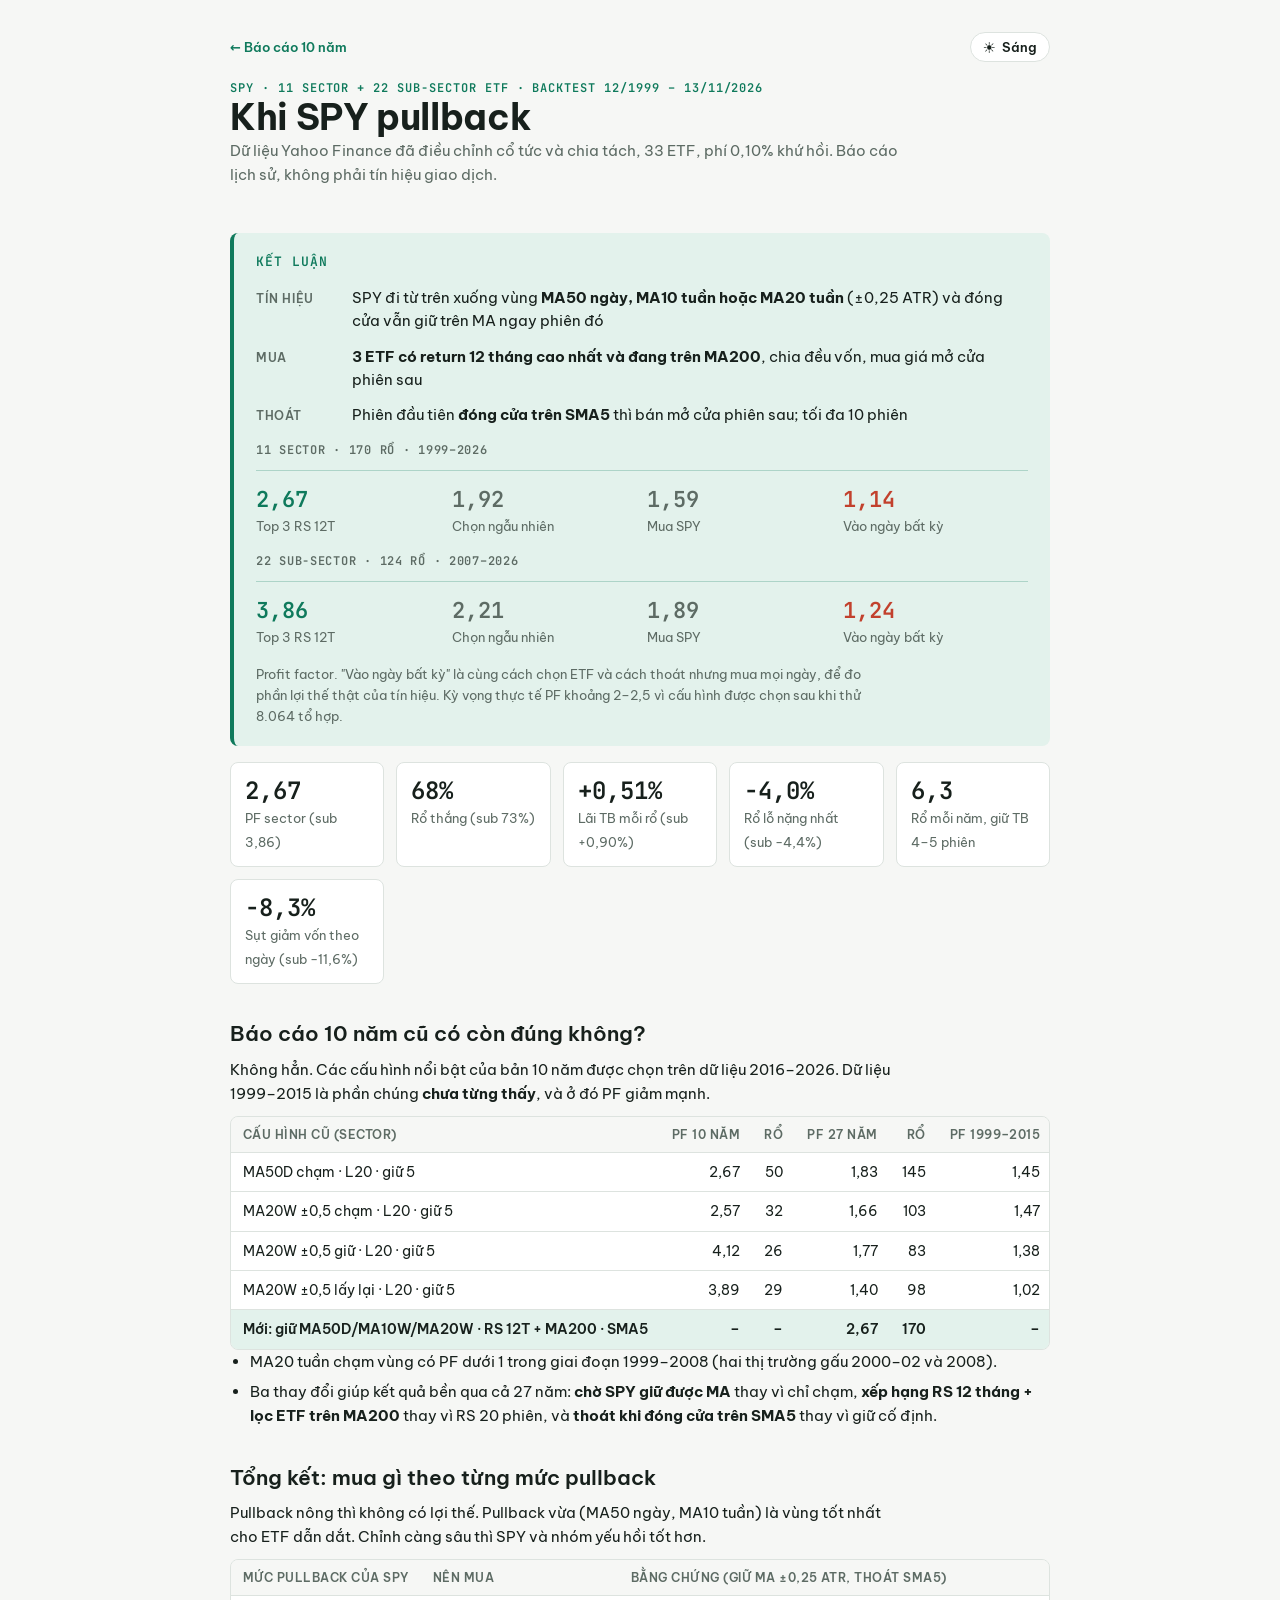
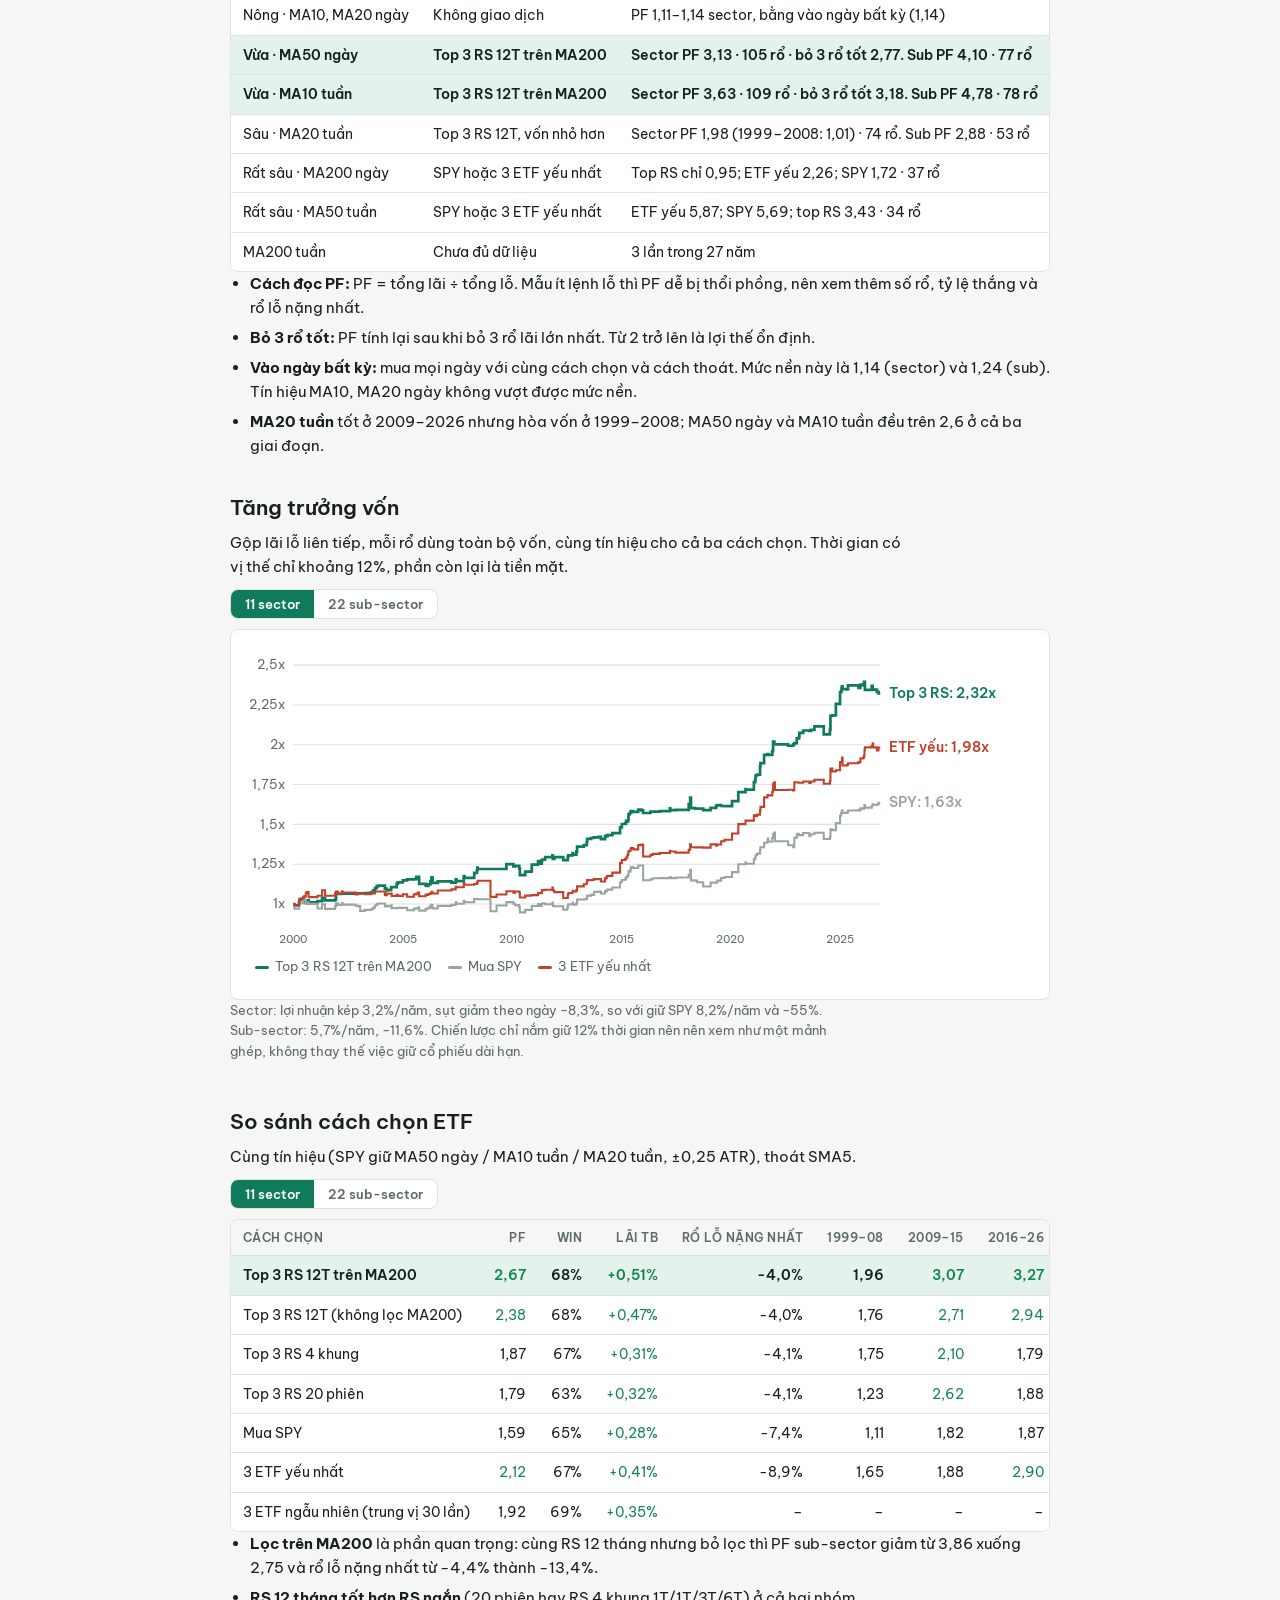
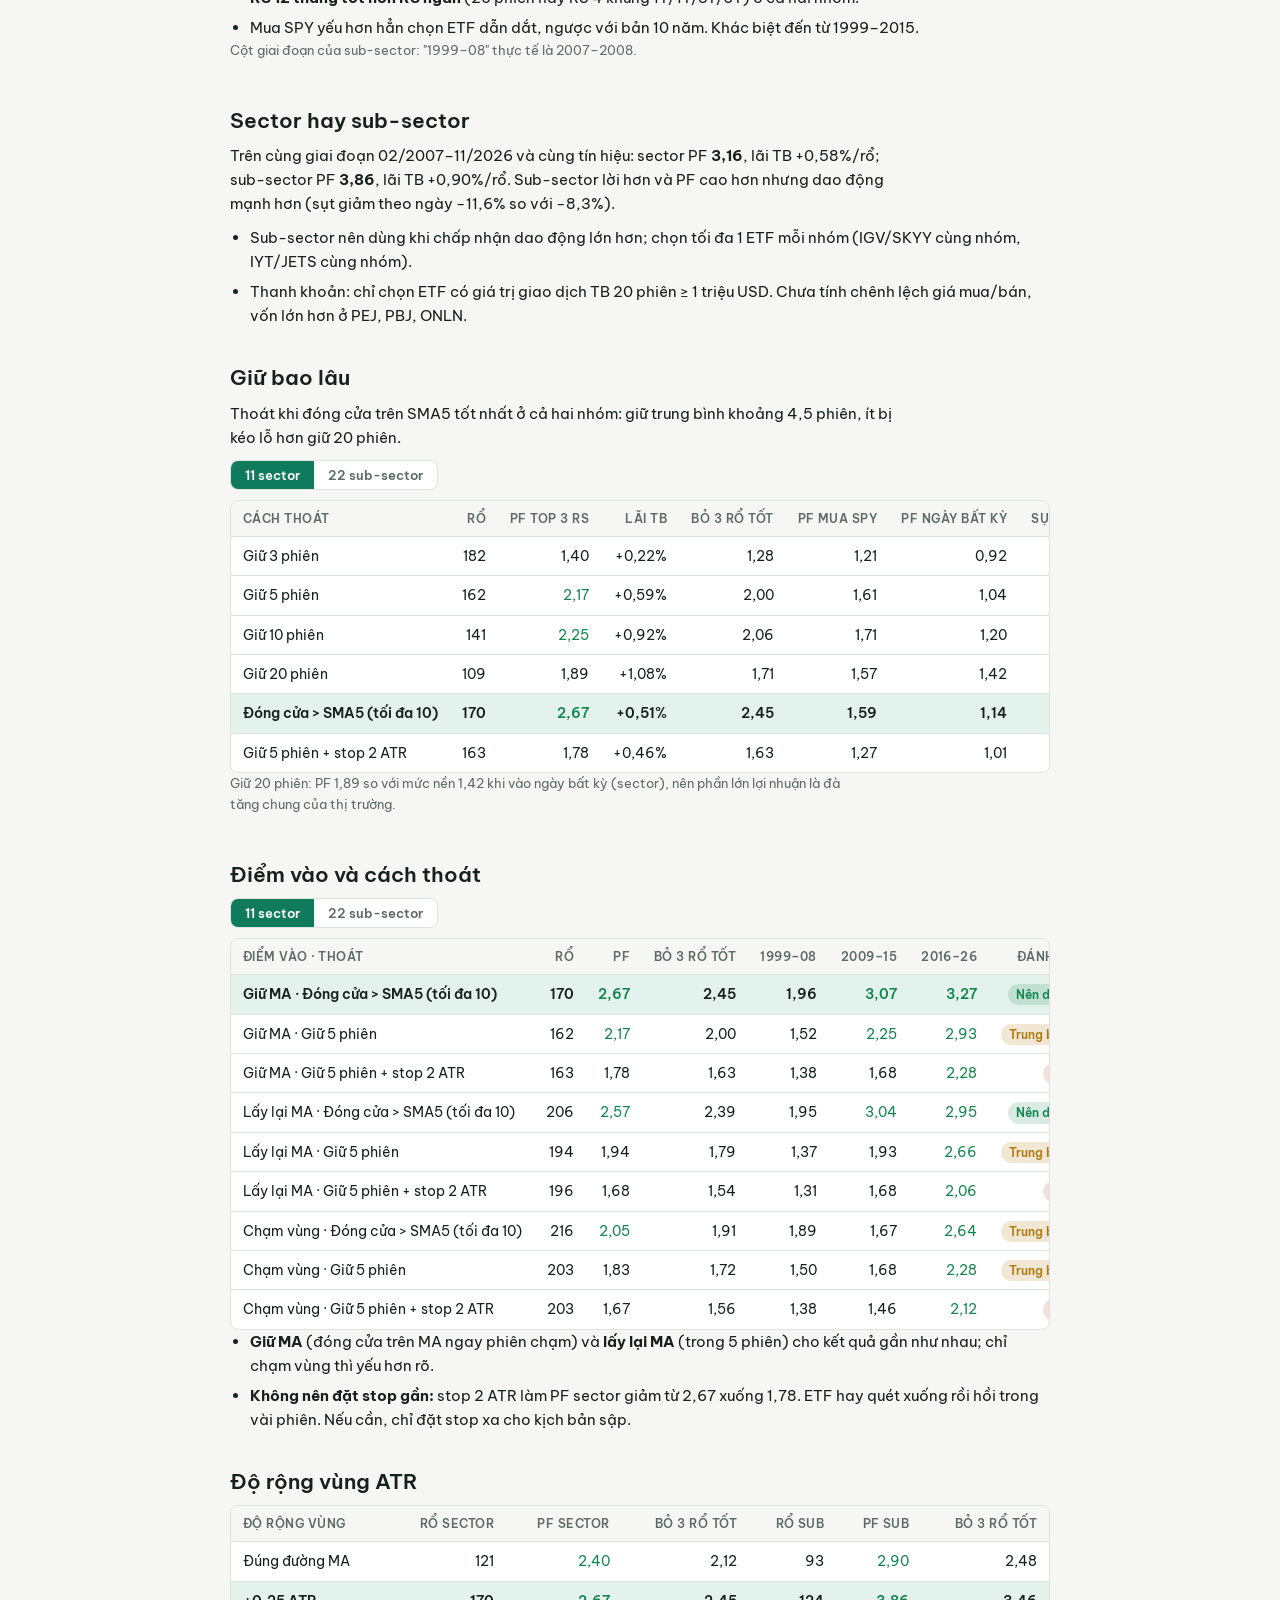
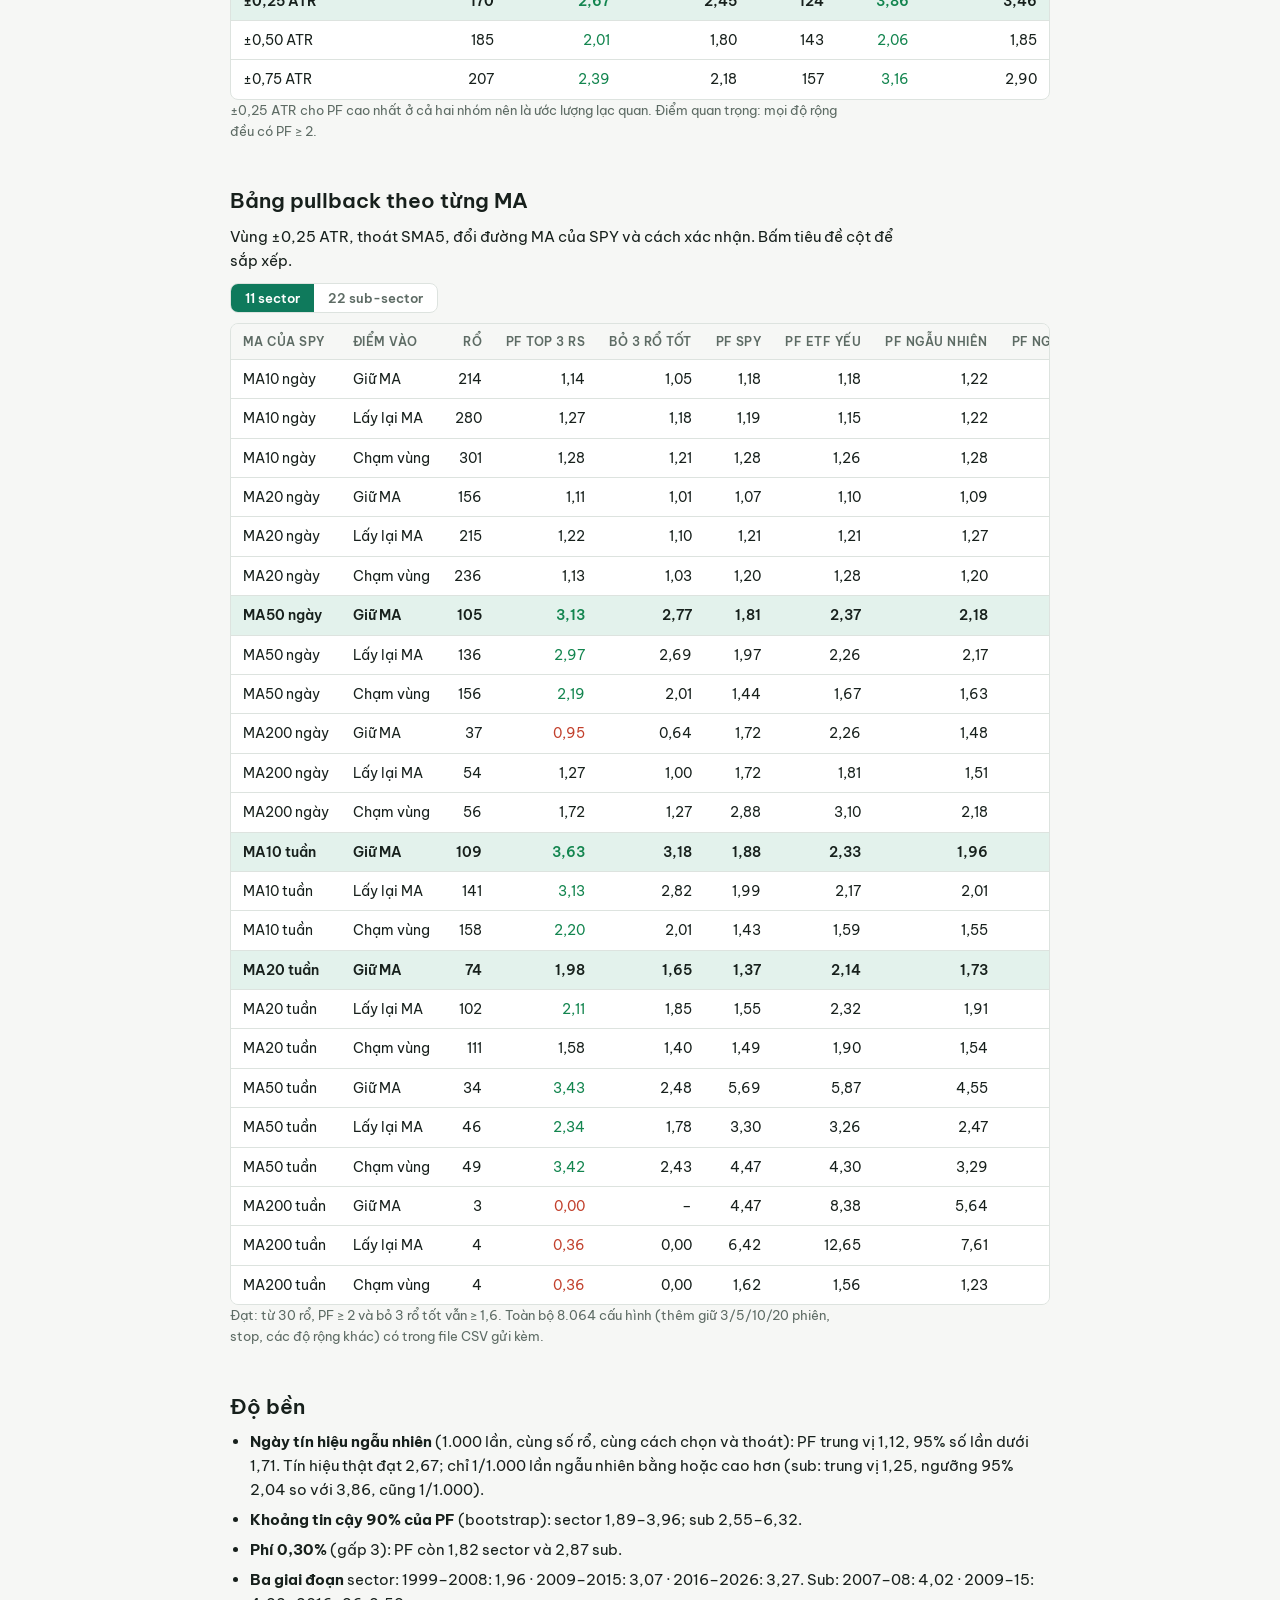
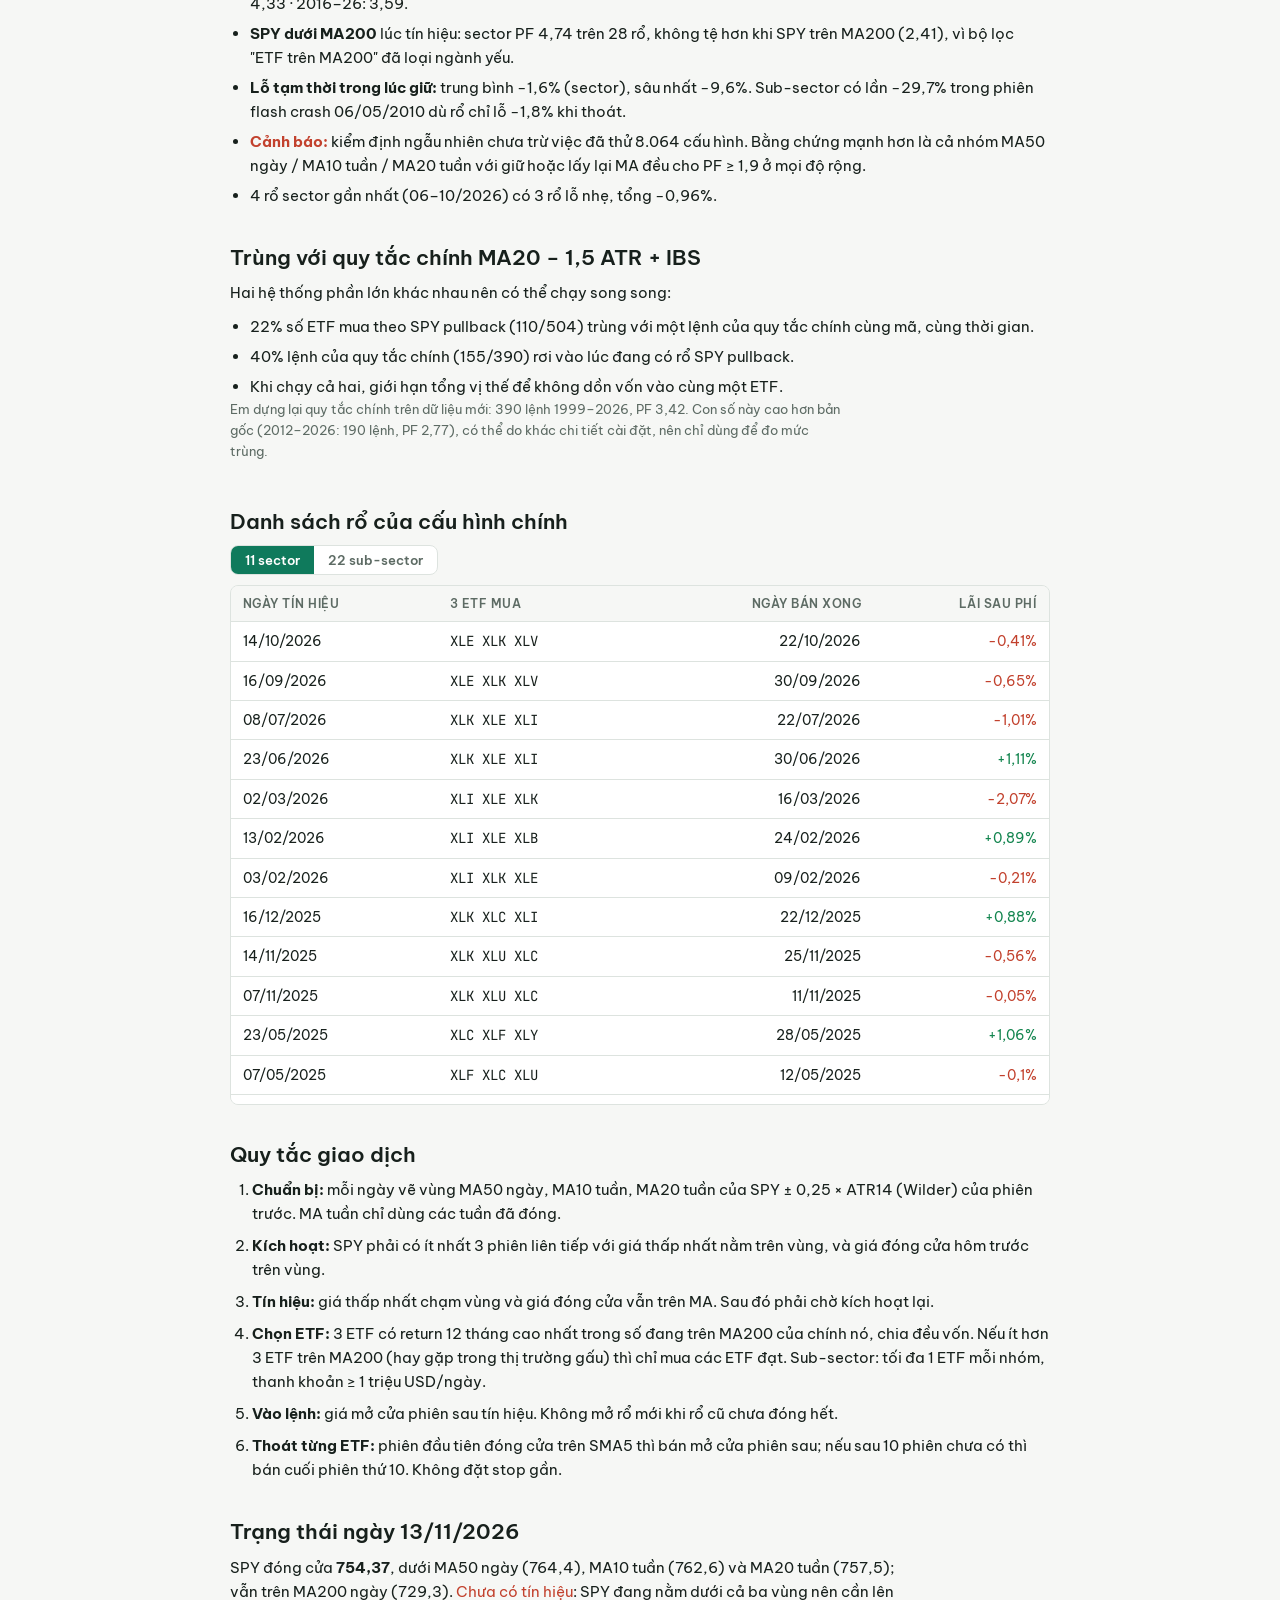
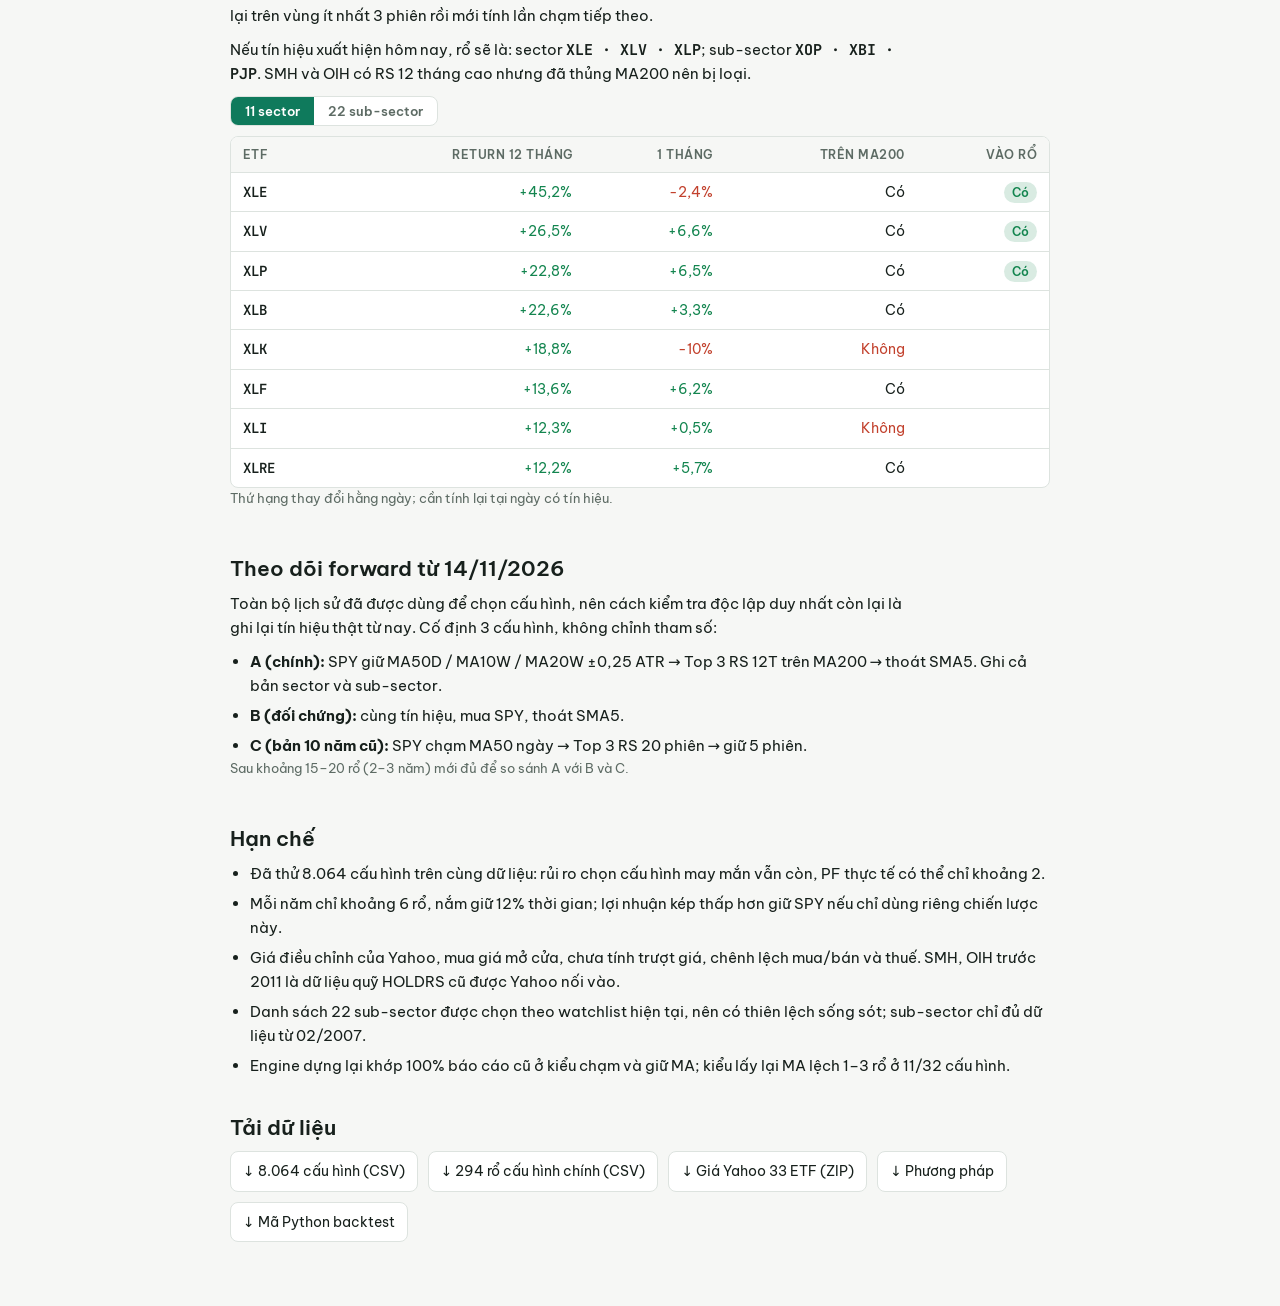
==== commit c82443ae: "Style theme toggle and download links on SPY pullback page Co-Authored-By: Claude Opus 5.5 <noreply@" ====
--- a/spy-pullback/index.html
+++ b/spy-pullback/index.html
@@ -59,6 +59,14 @@
 .tabs button[aria-pressed="true"]{background:var(--accent);color:var(--panel)}
 th.sortable{cursor:pointer}
 .mono{font-family:var(--mono)}
+.topbar{display:flex;justify-content:space-between;align-items:center;gap:12px;flex-wrap:wrap;margin-bottom:18px}
+.topbar a{color:var(--accent);font-size:13px;font-weight:600;text-decoration:none}
+.theme-btn{display:inline-flex;align-items:center;gap:6px;font:600 13px var(--body);color:var(--fg);background:var(--panel);border:1px solid var(--line);border-radius:99px;padding:6px 12px;cursor:pointer}
+.theme-btn:hover{border-color:var(--accent)}
+.theme-btn .ico{font-size:15px;line-height:1}
+.dl{display:flex;flex-wrap:wrap;gap:10px}
+.dl a{display:inline-block;padding:8px 12px;border:1px solid var(--line);border-radius:8px;background:var(--panel);color:var(--fg);text-decoration:none;font-size:14px}
+.dl a:hover{border-color:var(--accent);color:var(--accent)}
 </style><script>try{var t=localStorage.getItem('spy-pullback-theme');if(t==='light'||t==='dark')document.documentElement.dataset.theme=t;}catch(e){}</script>
 </head>
 <body>
